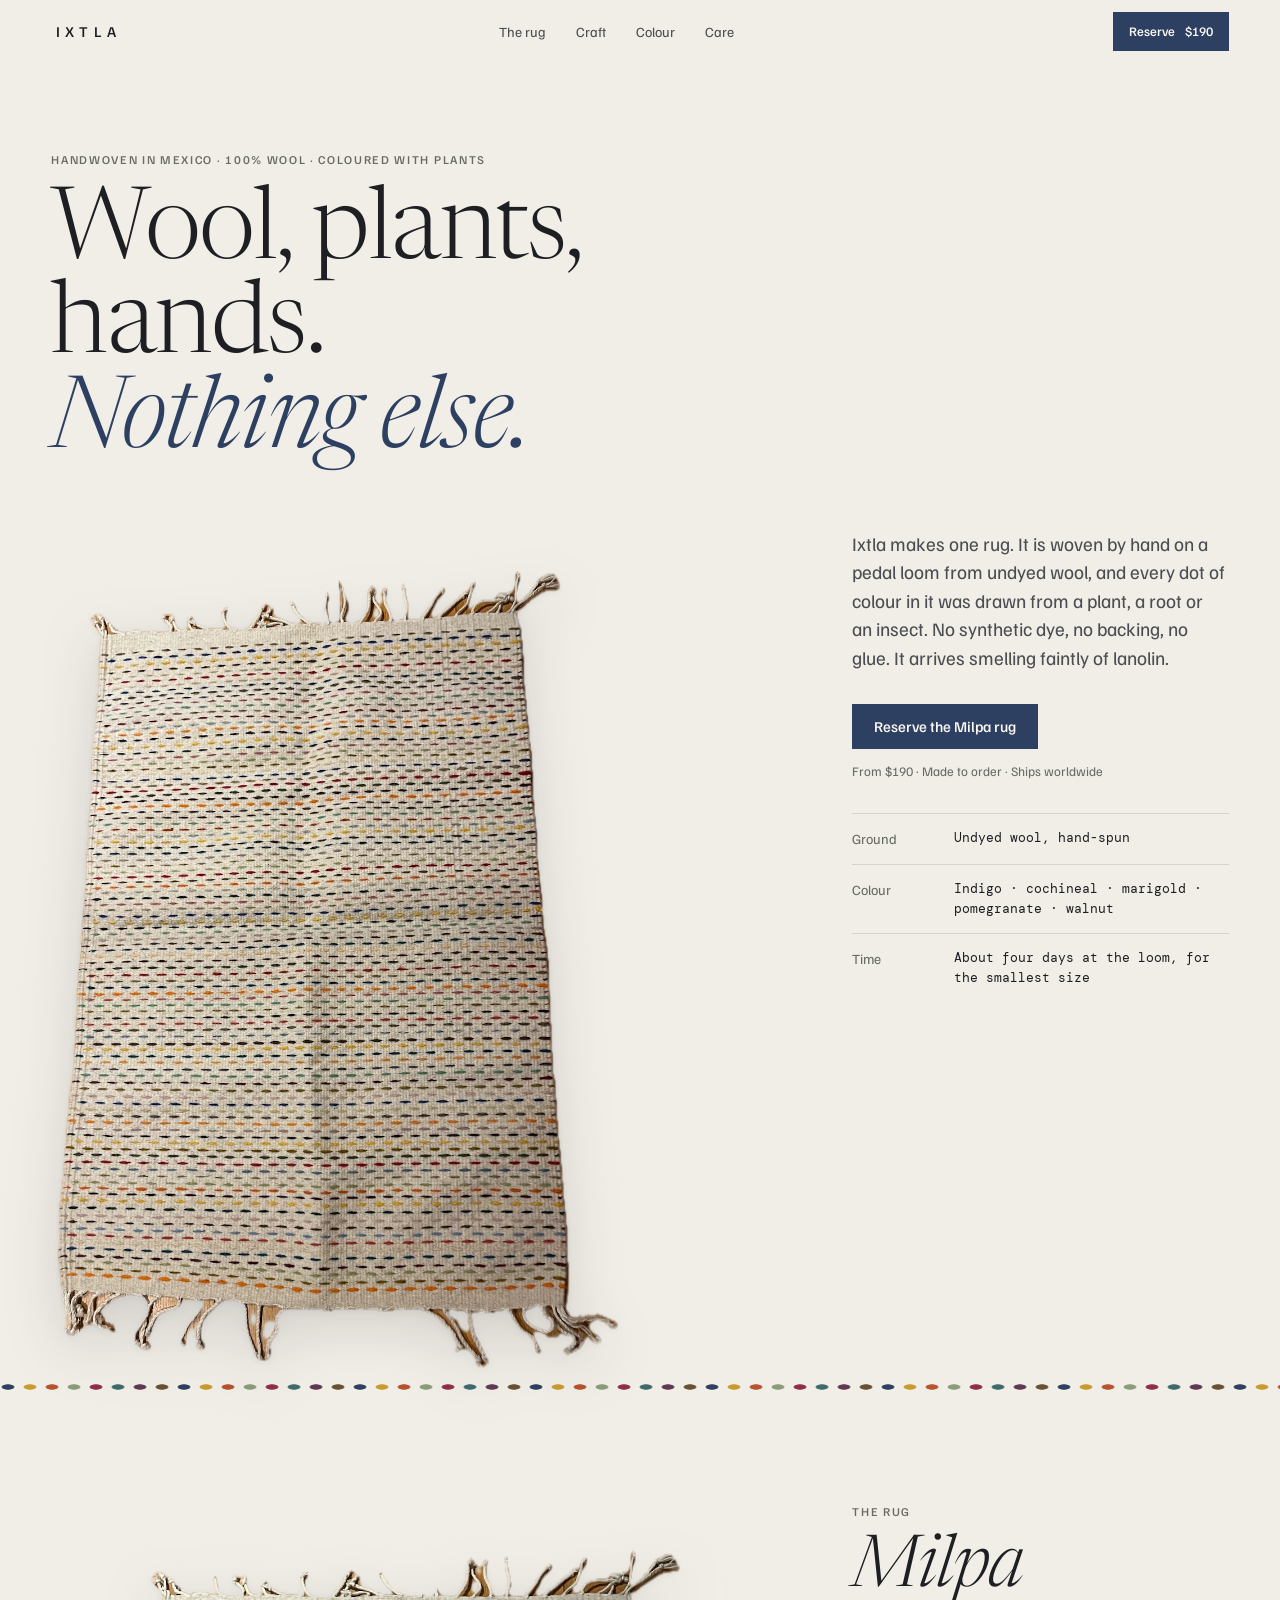
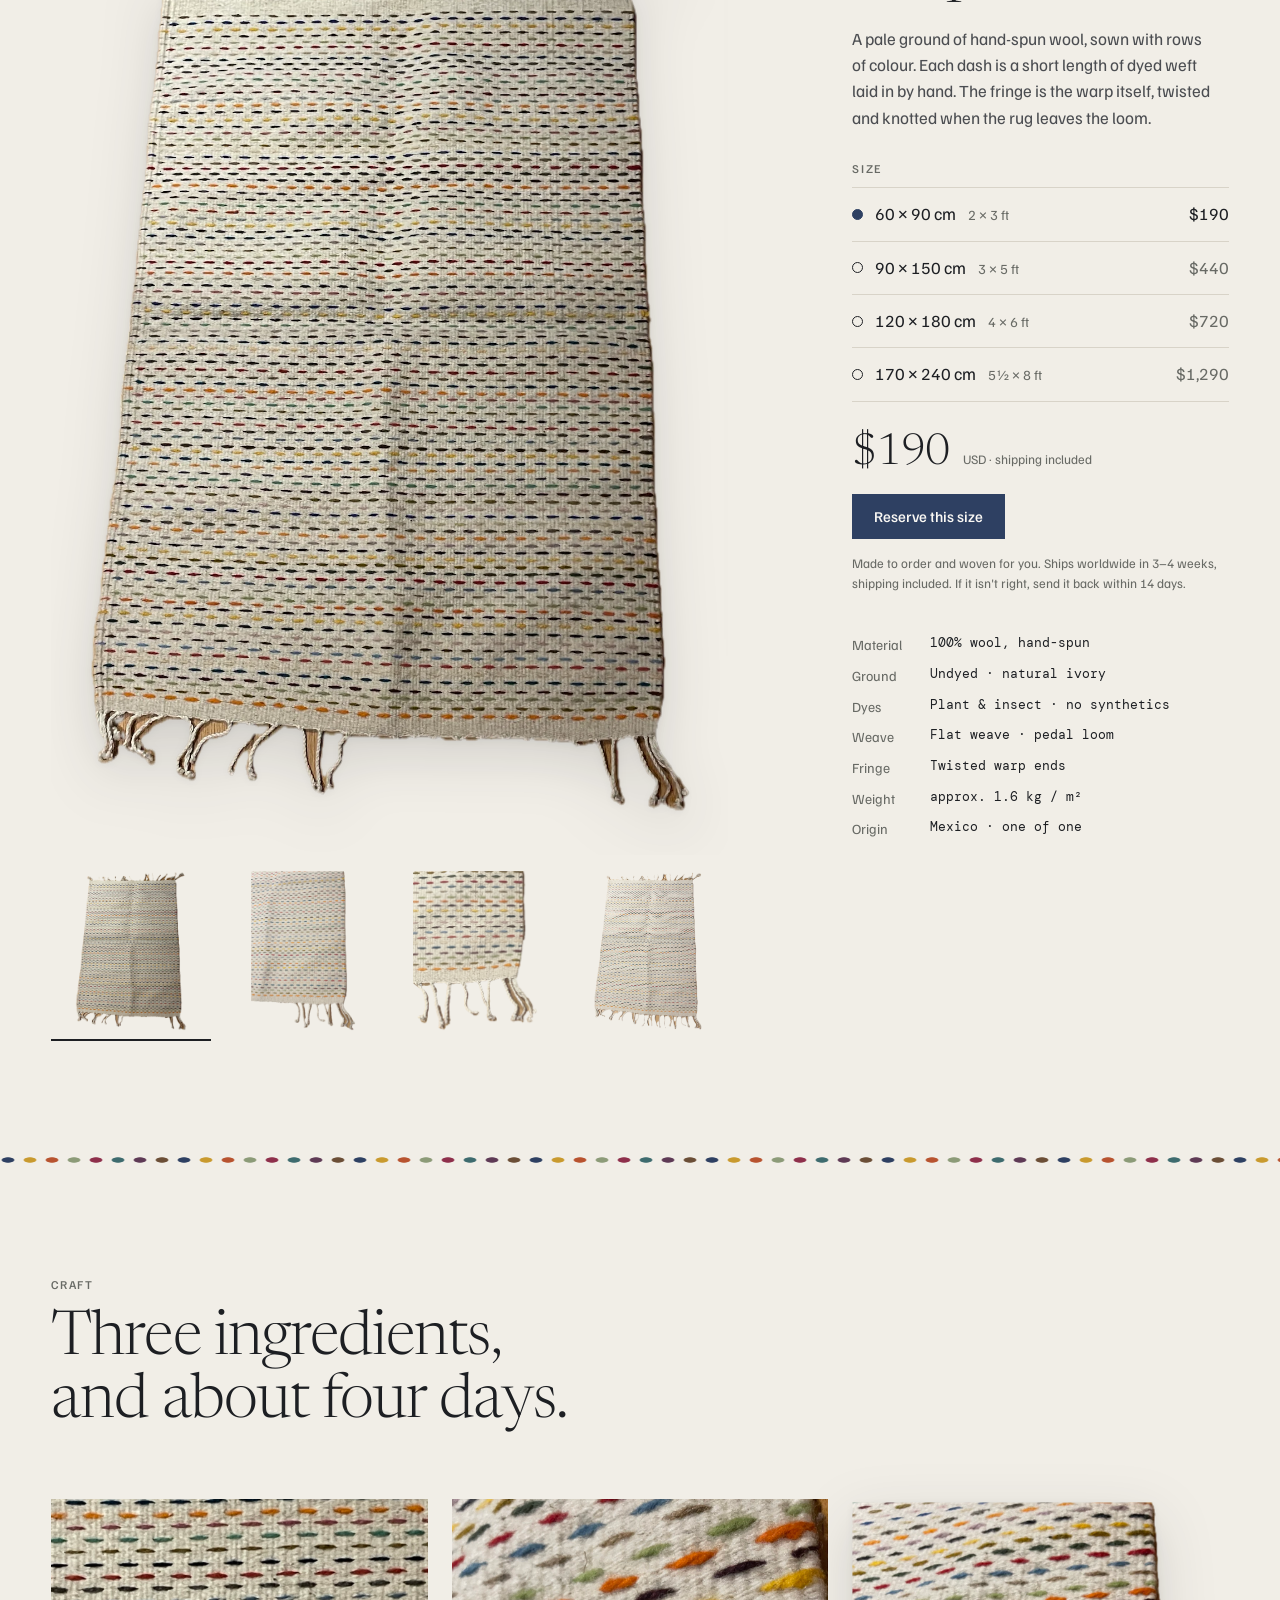
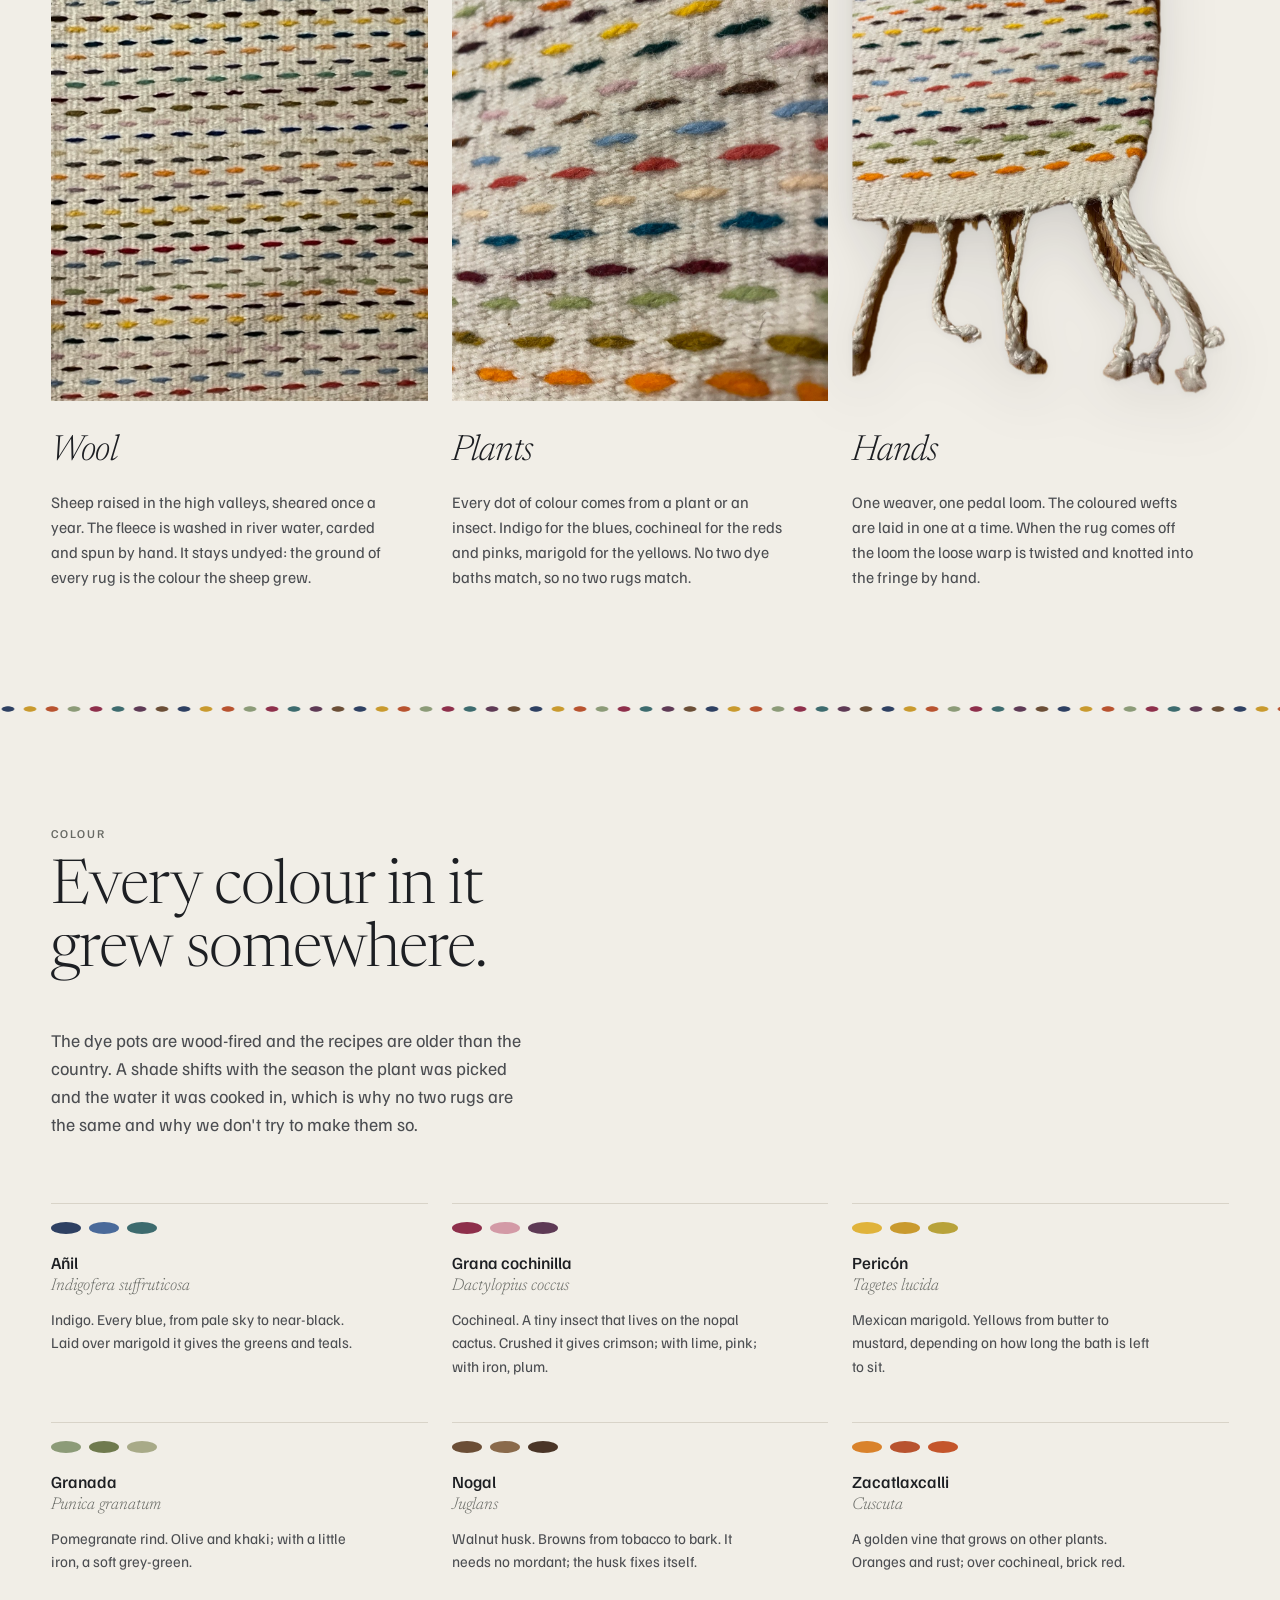
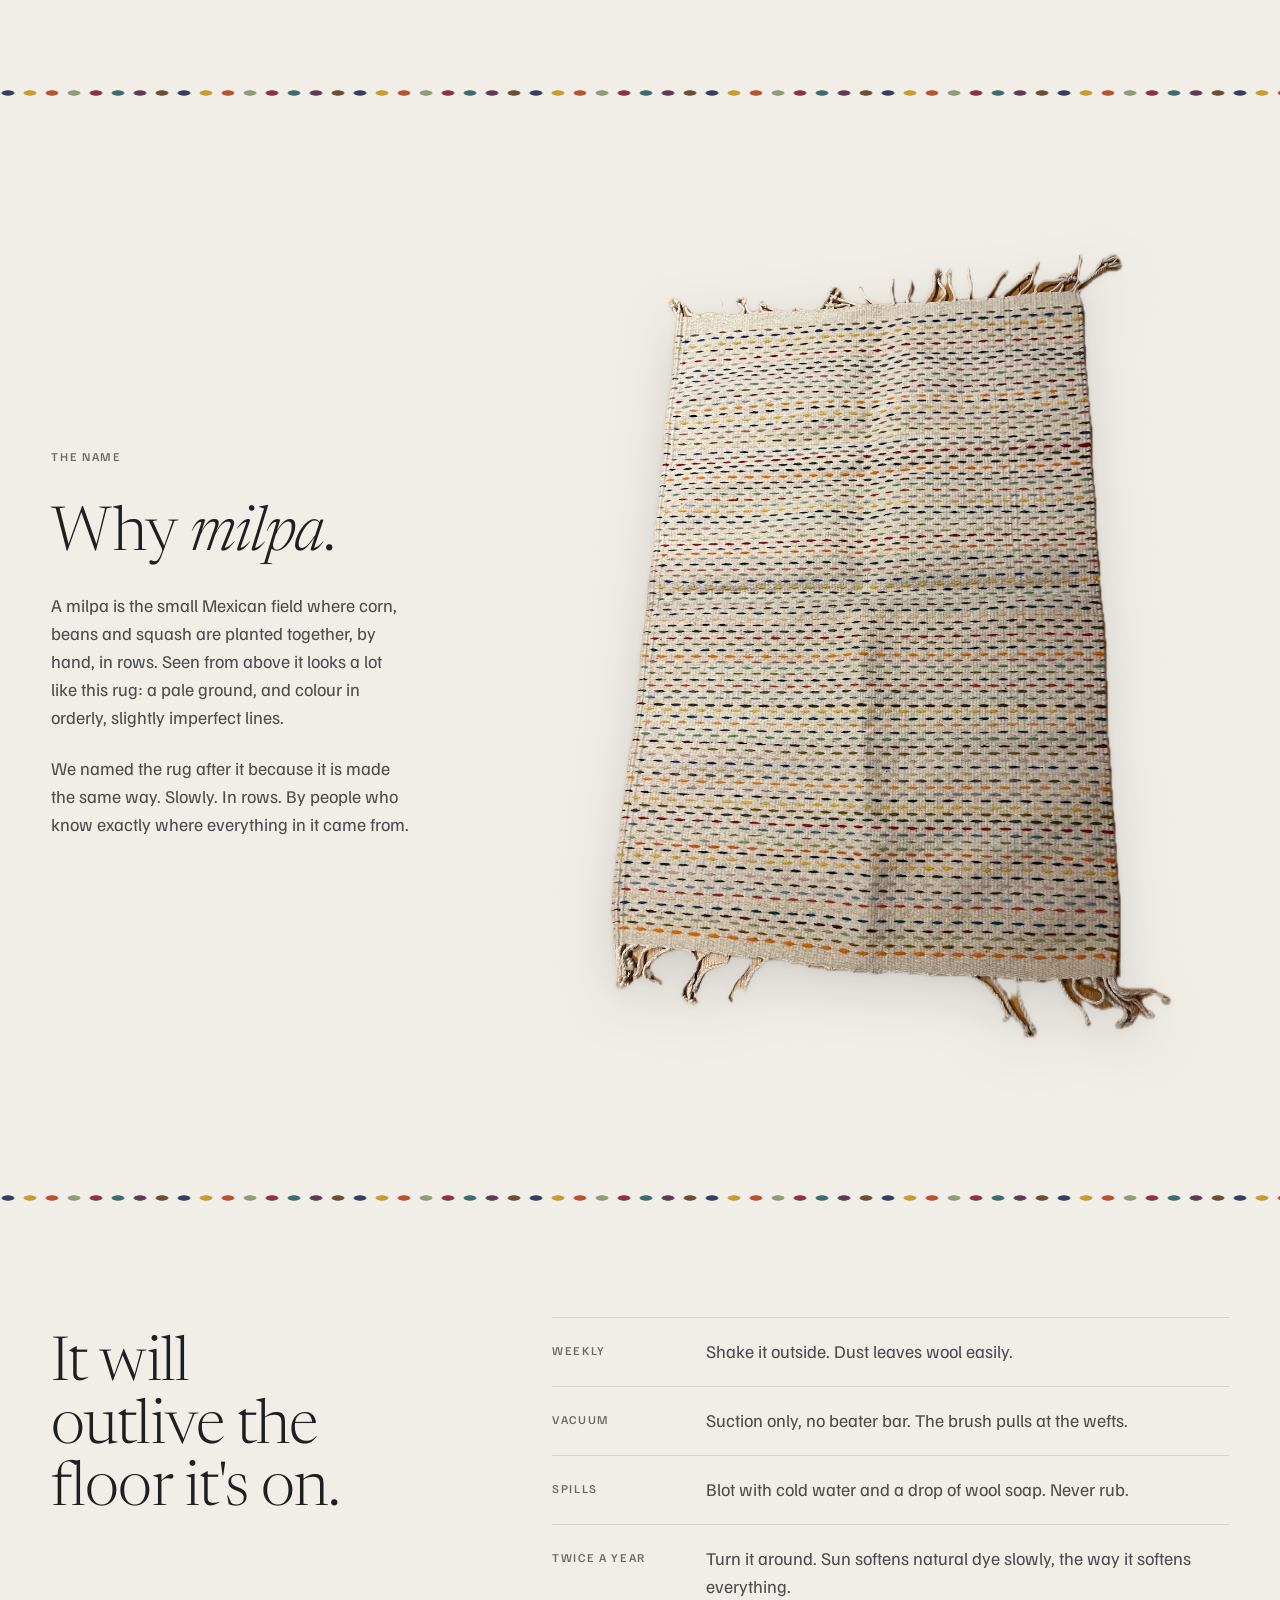
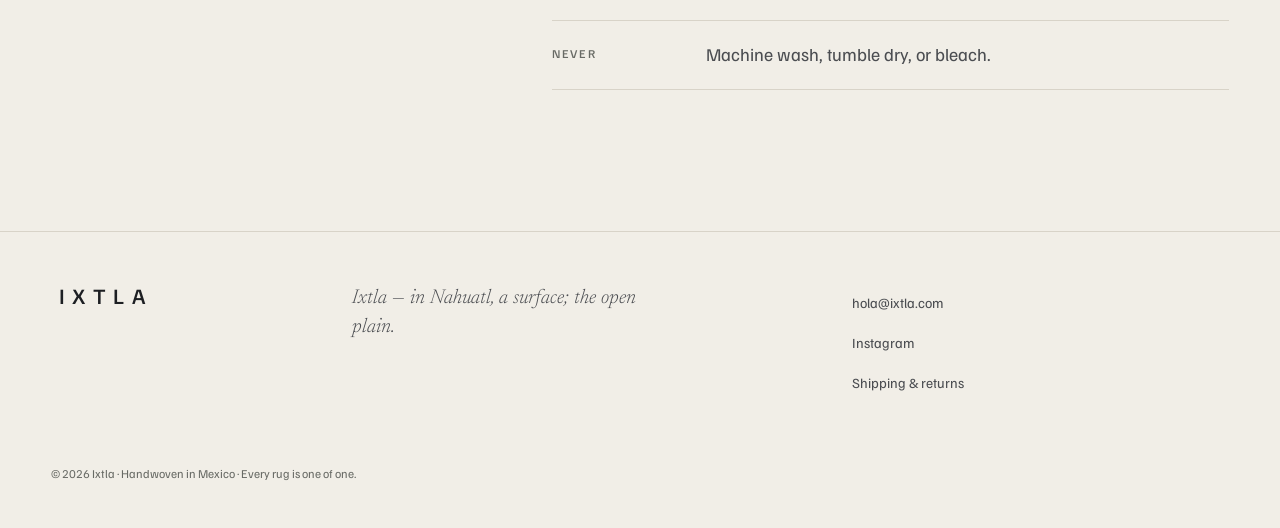
==== index.html @ 2da69e6c "Wire Stripe Payment Links for each rug size Co-Authored-By: Claude Sonnet 5 <noreply@anthropic.com>" ====
<!doctype html>
<html lang="en">
<head>
<meta charset="utf-8">
<meta name="viewport" content="width=device-width, initial-scale=1">
<title>Ixtla</title>
<meta name="description" content="Ixtla makes one rug. Handwoven in Mexico from undyed wool, coloured only with plants and cochineal.">
<link rel="preconnect" href="https://fonts.googleapis.com">
<link rel="preconnect" href="https://fonts.gstatic.com" crossorigin>
<link href="https://fonts.googleapis.com/css2?family=Newsreader:ital,opsz,wght@0,6..72,300;0,6..72,400;1,6..72,300;1,6..72,400&family=Familjen+Grotesk:ital,wght@0,400;0,500;0,600;1,400&family=DM+Mono:wght@400;500&display=swap" rel="stylesheet">
<style>
:root{
  --wool:#F1EEE7;   /* undyed fleece, the ground of every rug */
  --paper:#FAF8F4;
  --ink:#1D1F23;
  --ink-2:#4B4D51;
  --mute:#686A65;   /* 4.7:1 on the wool ground, AA for small text */
  --line:#D8D3C8;
  --indigo:#2E4062; /* añil, the one accent */
  --ochre:#C99A2E;
  --rust:#B8532F;
  --cochineal:#8E2F4B;
  --sage:#8C9B78;
  --teal:#3D6B6E;
  --plum:#5E3A55;
  --nogal:#6B4E36;
  --nav:64px;
  --serif:"Newsreader",Georgia,"Times New Roman",serif;
  --sans:"Familjen Grotesk","Helvetica Neue",Arial,sans-serif;
  --mono:"DM Mono",ui-monospace,"SF Mono",Menlo,monospace;
}
*{box-sizing:border-box}
html{scroll-behavior:smooth;color-scheme:light}
body{margin:0;background:var(--wool);color:var(--ink);font:400 17px/1.55 var(--sans);-webkit-font-smoothing:antialiased}
img{display:block;width:100%;height:100%;object-fit:cover}
figure{margin:0}
fieldset{min-inline-size:0}
[id]{scroll-margin-top:calc(var(--nav) + 24px)}
.g12>*{min-width:0}
a{color:inherit;text-decoration:none}
a:focus-visible,button:focus-visible,.strip:focus-visible{outline:2px solid var(--indigo);outline-offset:3px}
h1,h2,h3{font-family:var(--serif);font-weight:300;margin:0;text-wrap:balance;letter-spacing:-.015em}
p{margin:0}
.wrap{max-width:1440px;margin:0 auto;padding:0 clamp(20px,4vw,64px)}
.eyebrow{font:500 12px/1 var(--sans);letter-spacing:.14em;text-transform:uppercase;color:var(--mute)}
.g12{display:grid;grid-template-columns:repeat(12,1fr);gap:24px}

/* the product, cut out of its photo: sits on the page itself with a soft shadow */
.cut{display:grid;place-items:center}
.cut img{width:auto;height:auto;max-width:92%;max-height:92%;object-fit:contain;filter:drop-shadow(0 18px 28px rgba(29,31,35,.14)) drop-shadow(0 2px 4px rgba(29,31,35,.06))}

/* the rug's own mark: one row of dyed wefts, drawn in CSS */
.grain{height:8px;margin:clamp(64px,9vw,136px) 0;background-repeat:repeat-x;background-size:176px 8px;
  background-position:0 0,22px 0,44px 0,66px 0,88px 0,110px 0,132px 0,154px 0;
  background-image:
    radial-gradient(7px 3px at 8px 50%,var(--indigo) 0% 78%,transparent 100%),
    radial-gradient(7px 3px at 8px 50%,var(--ochre) 0% 78%,transparent 100%),
    radial-gradient(7px 3px at 8px 50%,var(--rust) 0% 78%,transparent 100%),
    radial-gradient(7px 3px at 8px 50%,var(--sage) 0% 78%,transparent 100%),
    radial-gradient(7px 3px at 8px 50%,var(--cochineal) 0% 78%,transparent 100%),
    radial-gradient(7px 3px at 8px 50%,var(--teal) 0% 78%,transparent 100%),
    radial-gradient(7px 3px at 8px 50%,var(--plum) 0% 78%,transparent 100%),
    radial-gradient(7px 3px at 8px 50%,var(--nogal) 0% 78%,transparent 100%)}

/* header: translucent, and its hairline only appears once content scrolls beneath it */
.top{position:sticky;top:0;z-index:10;height:var(--nav);background:color-mix(in srgb,var(--wool) 86%,transparent);backdrop-filter:blur(10px);-webkit-backdrop-filter:blur(10px);border-bottom:1px solid transparent;animation:edge linear both;animation-timeline:scroll(root);animation-range:0px 80px}
@keyframes edge{to{border-color:var(--line)}}
@supports not (animation-timeline:scroll()){.top{border-color:var(--line)}}
.top .wrap{height:100%;display:flex;align-items:center;justify-content:space-between;gap:24px}
.mark{font:500 15px/1 var(--sans);letter-spacing:.34em;text-transform:uppercase;padding-left:.34em}
.top nav{display:flex;gap:30px;font-size:14px}
.top nav a{color:var(--ink-2);transition:color .2s;padding:8px 0}
.top nav a:hover{color:var(--ink)}
.cta{display:inline-flex;align-items:center;gap:10px;background:var(--indigo);color:var(--paper);padding:15px 22px;font:500 15px/1 var(--sans);transition:background .2s,transform .08s;white-space:nowrap}
.cta:hover{background:var(--ink)}
.cta:active{transform:scale(.97)}
.cta.small{padding:13px 16px;font-size:13px}
.cta b{font-weight:500;font-variant-numeric:tabular-nums}

/* hero */
.hero{padding-top:clamp(44px,7vw,104px)}
.hero h1{font-size:clamp(48px,7.8vw,118px);line-height:.95;max-width:11ch;margin-top:22px}
.hero h1 em{color:var(--indigo)}
.hero .g12{margin-top:clamp(36px,4.5vw,64px);align-items:start}
.hero-img{grid-column:1/8;height:min(82vh,980px);place-items:center start}
.hero-side{grid-column:9/13;position:sticky;top:calc(var(--nav) + 40px);display:grid;gap:32px}
.lede{font-size:19px;line-height:1.5;color:var(--ink-2);max-width:34ch}
.hero-cta{display:grid;gap:12px;justify-items:start}
.hero-cta small{font-size:13px;color:var(--mute)}
.facts{display:grid;gap:0;margin:0}
.facts div{display:grid;grid-template-columns:86px 1fr;gap:16px;padding:14px 0;border-top:1px solid var(--line);font-size:14px}
.facts dt{color:var(--mute)}
.facts dd{margin:0;font-family:var(--mono);font-size:12.5px;line-height:1.6;color:var(--ink)}

/* product: a native scroll-snap strip, so it tracks the finger and carries momentum on its own */
.gallery{grid-column:1/8}
.strip{display:flex;overflow-x:auto;scroll-snap-type:x mandatory;scroll-behavior:smooth;scrollbar-width:none;overscroll-behavior-x:contain}
.strip::-webkit-scrollbar{display:none}
.strip figure{flex:0 0 100%;scroll-snap-align:start;aspect-ratio:4/5}
.thumbs{display:grid;grid-template-columns:repeat(4,1fr);gap:12px;margin-top:16px;aspect-ratio:4/1} /* reserves the row before JS fills it */
.thumbs button{padding:0 0 8px;border:0;border-bottom:2px solid transparent;background:none;cursor:pointer;opacity:.7;transition:opacity .2s,transform .08s;outline-offset:3px}
.thumbs button[aria-pressed=true]{opacity:1;border-bottom-color:var(--ink)}
.thumbs button:hover,.thumbs button:active{opacity:1}
.thumbs button:active{transform:scale(.96)}
.thumbs img{aspect-ratio:1;height:auto;object-fit:contain}
.buy{grid-column:9/13;position:sticky;top:calc(var(--nav) + 40px)}
.buy h2{font-size:clamp(52px,5.6vw,80px);line-height:1;margin:16px 0 20px}
.buy h2 em{font-style:italic}
.buy .desc{color:var(--ink-2);max-width:36ch}
.sizes{border:0;padding:0;margin:32px 0 0;position:relative}
.sizes legend{padding:0;margin-bottom:12px}
.size{display:flex;justify-content:space-between;align-items:baseline;gap:16px;padding:13px 0;border-top:1px solid var(--line);cursor:pointer;font-variant-numeric:tabular-nums}
.size:last-of-type{border-bottom:1px solid var(--line)}
.size input{position:absolute;opacity:0;width:1px;height:1px;pointer-events:none}
.size .dim{display:flex;align-items:baseline;gap:12px}
.size .dim::before{content:"";width:9px;height:9px;border:1px solid var(--ink);border-radius:50%;align-self:center;transition:background .15s}
.size .in{color:var(--mute);font-size:14px}
.size .p{color:var(--mute)}
.size:has(input:checked) .dim::before{background:var(--indigo);border-color:var(--indigo)}
.size:has(input:checked) .p{color:var(--ink)}
.size:has(input:focus-visible){outline:2px solid var(--indigo);outline-offset:4px}
.price{display:flex;align-items:baseline;gap:14px;margin:30px 0 18px}
.price b{font:300 44px/1 var(--serif);letter-spacing:-.02em;font-variant-numeric:tabular-nums}
.price span{font-size:13px;color:var(--mute)}
.note{font-size:13px;color:var(--mute);margin-top:14px;line-height:1.6}
.ledger{display:grid;grid-template-columns:auto 1fr;gap:9px 28px;margin:40px 0 0;font-size:14px}
.ledger dt{color:var(--mute)}
.ledger dd{margin:0;font-family:var(--mono);font-size:12.5px;line-height:1.55}

/* craft */
.sec-h{max-width:20ch;font-size:clamp(38px,4.8vw,66px);line-height:1.02;margin-top:18px}
.three{margin-top:clamp(40px,5vw,64px)}
.three > div{grid-column:span 4}
.three figure{aspect-ratio:3/4}
.three .cut img{max-width:100%;max-height:100%}
.three h3{font-size:36px;font-style:italic;margin:24px 0 10px}
.three p{color:var(--ink-2);font-size:16px;max-width:38ch}

/* colour */
.colour-intro{grid-column:1/7;color:var(--ink-2);max-width:48ch;font-size:18px;margin-top:20px}
.dyes{margin-top:clamp(40px,5vw,64px);row-gap:44px}
.dye{grid-column:span 4;border-top:1px solid var(--line);padding-top:18px}
.lenses{display:flex;gap:8px;margin-bottom:18px}
.lens{width:30px;height:12px;border-radius:50%}
.dye h3{font:500 17px/1.3 var(--sans);letter-spacing:0}
.dye .lat{display:block;font:italic 300 17px/1.3 var(--serif);color:var(--mute);margin-top:2px}
.dye p{font-size:15px;color:var(--ink-2);margin-top:10px;max-width:34ch}

/* story */
.story{align-items:center}
.story .txt{grid-column:1/5;display:grid;gap:24px}
.story .txt p:not(.eyebrow){color:var(--ink-2);max-width:36ch;font-size:18px}
.story figure{grid-column:6/13;aspect-ratio:1}

/* care */
.care h2{grid-column:1/5}
.care ol{grid-column:6/13;list-style:none;padding:0;margin:0}
.care li{display:grid;grid-template-columns:130px 1fr;gap:24px;padding:20px 0;border-top:1px solid var(--line);font-size:18px}
.care li:last-child{border-bottom:1px solid var(--line)}
.care li span{font:500 12px/1.9 var(--sans);letter-spacing:.14em;text-transform:uppercase;color:var(--mute);padding-top:2px}
.care li p{color:var(--ink-2)}

/* footer */
footer{margin-top:clamp(88px,11vw,170px);border-top:1px solid var(--line);padding:52px 0 44px}
.foot .mark{grid-column:1/4;font-size:22px;align-self:start}
.foot .def{grid-column:4/8;font:italic 300 20px/1.45 var(--serif);color:var(--ink-2);max-width:26ch}
.foot .links{grid-column:9/13;display:grid;gap:2px;font-size:14px;align-content:start;justify-items:start}
.foot .links a{color:var(--ink-2);padding:8px 0}
.foot .links a:hover{color:var(--ink)}
.foot small{grid-column:1/13;color:var(--mute);font-size:12px;margin-top:40px}

@media (max-height:980px){.buy{position:static}}
@media (max-width:900px){
  .hero-img,.hero-side,.gallery,.buy,.three > div,.colour-intro,.story .txt,.story figure,.care h2,.care ol,.foot .mark,.foot .def,.foot .links{grid-column:1/-1}
  .hero-side,.buy{position:static}
  .top nav{display:none}
  .dye{grid-column:span 6}
  .hero-img{height:auto;place-items:center}
  .hero-img img{max-height:72vh}
  .three > div + div{margin-top:24px}
  .care li{grid-template-columns:1fr;gap:6px}
}
@media (max-width:560px){.dye{grid-column:1/-1}.thumbs{gap:8px}}
@media (prefers-reduced-motion:reduce){html,.strip{scroll-behavior:auto}}
@media (prefers-reduced-transparency:reduce){.top{background:var(--wool);backdrop-filter:none;-webkit-backdrop-filter:none}}
</style>
</head>
<body>

<header class="top">
  <div class="wrap">
    <a class="mark" href="#top">Ixtla</a>
    <nav aria-label="Sections">
      <a href="#rug">The rug</a>
      <a href="#craft">Craft</a>
      <a href="#colour">Colour</a>
      <a href="#care">Care</a>
    </nav>
    <a class="cta small" href="#rug">Reserve <b data-price>$190</b></a>
  </div>
</header>

<main id="top">

<section class="hero wrap">
  <p class="eyebrow">Handwoven in Mexico · 100% wool · Coloured with plants</p>
  <h1>Wool, plants, hands. <em>Nothing else.</em></h1>
  <div class="g12">
    <figure class="hero-img cut">
      <img src="img/6416.webp" alt="The Milpa rug seen from above: an ivory wool ground crossed by rows of small coloured dashes, with a hand-twisted fringe at each end." fetchpriority="high">
    </figure>
    <aside class="hero-side">
      <p class="lede">Ixtla makes one rug. It is woven by hand on a pedal loom from undyed wool, and every dot of colour in it was drawn from a plant, a root or an insect. No synthetic dye, no backing, no glue. It arrives smelling faintly of lanolin.</p>
      <div class="hero-cta">
        <a class="cta" href="#rug">Reserve the Milpa rug</a>
        <small>From $190 · Made to order · Ships worldwide</small>
      </div>
      <dl class="facts">
        <div><dt>Ground</dt><dd>Undyed wool, hand-spun</dd></div>
        <div><dt>Colour</dt><dd>Indigo · cochineal · marigold · pomegranate · walnut</dd></div>
        <div><dt>Time</dt><dd>About four days at the loom, for the smallest size</dd></div>
      </dl>
    </aside>
  </div>
</section>

<div class="grain" aria-hidden="true"></div>

<section id="rug" class="wrap g12 product">
  <div class="gallery">
    <div class="strip" id="strip" role="region" aria-label="Views of the rug. Scroll sideways for more." tabindex="0">
      <figure class="cut"><img src="img/6422.webp" alt="The whole rug from above, fringe at both ends."></figure>
      <figure class="cut"><img src="img/6420.webp" alt="The selvedge edge and fringe, close." loading="lazy"></figure>
      <figure class="cut"><img src="img/6424.webp" alt="A corner: rows of dashes ending in twisted fringe." loading="lazy"></figure>
      <figure class="cut"><img src="img/6421.webp" alt="The rug at an angle, showing the weave catching the light." loading="lazy"></figure>
    </div>
    <div class="thumbs" id="thumbs" role="group" aria-label="Choose a view"></div>
  </div>

  <div class="buy">
    <p class="eyebrow">The rug</p>
    <h2><em>Milpa</em></h2>
    <p class="desc">A pale ground of hand-spun wool, sown with rows of colour. Each dash is a short length of dyed weft laid in by hand. The fringe is the warp itself, twisted and knotted when the rug leaves the loom.</p>

    <fieldset class="sizes">
      <legend class="eyebrow">Size</legend>
      <label class="size"><input type="radio" name="size" value="s" data-label="60 × 90 cm" checked><span class="dim">60 × 90 cm <span class="in">2 × 3 ft</span></span><span class="p">$190</span></label>
      <label class="size"><input type="radio" name="size" value="m" data-label="90 × 150 cm"><span class="dim">90 × 150 cm <span class="in">3 × 5 ft</span></span><span class="p">$440</span></label>
      <label class="size"><input type="radio" name="size" value="l" data-label="120 × 180 cm"><span class="dim">120 × 180 cm <span class="in">4 × 6 ft</span></span><span class="p">$720</span></label>
      <label class="size"><input type="radio" name="size" value="xl" data-label="170 × 240 cm"><span class="dim">170 × 240 cm <span class="in">5½ × 8 ft</span></span><span class="p">$1,290</span></label>
    </fieldset>

    <div class="price"><b data-price>$190</b><span>USD · shipping included</span></div>
    <a class="cta" id="reserve" href="mailto:hola@ixtla.com?subject=Reserve%20the%20Milpa%20rug%2C%2060%20%C3%97%2090%20cm">Reserve this size</a>
    <p class="note" id="shipping">Made to order and woven for you. Ships worldwide in 3–4 weeks, shipping included. If it isn't right, send it back within 14 days.</p>

    <dl class="ledger">
      <dt>Material</dt><dd>100% wool, hand-spun</dd>
      <dt>Ground</dt><dd>Undyed · natural ivory</dd>
      <dt>Dyes</dt><dd>Plant &amp; insect · no synthetics</dd>
      <dt>Weave</dt><dd>Flat weave · pedal loom</dd>
      <dt>Fringe</dt><dd>Twisted warp ends</dd>
      <dt>Weight</dt><dd>approx. 1.6 kg / m²</dd>
      <dt>Origin</dt><dd>Mexico · one of one</dd>
    </dl>
  </div>
</section>

<div class="grain" aria-hidden="true"></div>

<section id="craft" class="wrap">
  <p class="eyebrow">Craft</p>
  <h2 class="sec-h">Three ingredients, and about four days.</h2>
  <div class="g12 three">
    <div>
      <figure><img src="img/6425.jpg" alt="Close view of the wool weave, the ivory ground and rows of coloured dashes." loading="lazy"></figure>
      <h3>Wool</h3>
      <p>Sheep raised in the high valleys, sheared once a year. The fleece is washed in river water, carded and spun by hand. It stays undyed: the ground of every rug is the colour the sheep grew.</p>
    </div>
    <div>
      <figure><img src="img/6419.jpg" alt="Macro of the dyed wefts: indigo, ochre, rust, sage, plum and pink on ivory wool." loading="lazy"></figure>
      <h3>Plants</h3>
      <p>Every dot of colour comes from a plant or an insect. Indigo for the blues, cochineal for the reds and pinks, marigold for the yellows. No two dye baths match, so no two rugs match.</p>
    </div>
    <div>
      <figure class="cut"><img src="img/6417.webp" alt="A corner of the rug with its hand-twisted fringe." loading="lazy"></figure>
      <h3>Hands</h3>
      <p>One weaver, one pedal loom. The coloured wefts are laid in one at a time. When the rug comes off the loom the loose warp is twisted and knotted into the fringe by hand.</p>
    </div>
  </div>
</section>

<div class="grain" aria-hidden="true"></div>

<section id="colour" class="wrap">
  <p class="eyebrow">Colour</p>
  <div class="g12">
    <h2 class="sec-h" style="grid-column:1/-1">Every colour in it grew somewhere.</h2>
    <p class="colour-intro">The dye pots are wood-fired and the recipes are older than the country. A shade shifts with the season the plant was picked and the water it was cooked in, which is why no two rugs are the same and why we don't try to make them so.</p>
  </div>
  <div class="g12 dyes">
    <div class="dye">
      <div class="lenses"><i class="lens" style="background:#2E4062"></i><i class="lens" style="background:#4A6A9A"></i><i class="lens" style="background:#3D6B6E"></i></div>
      <h3>Añil <span class="lat">Indigofera suffruticosa</span></h3>
      <p>Indigo. Every blue, from pale sky to near-black. Laid over marigold it gives the greens and teals.</p>
    </div>
    <div class="dye">
      <div class="lenses"><i class="lens" style="background:#8E2F4B"></i><i class="lens" style="background:#D39AA6"></i><i class="lens" style="background:#5E3A55"></i></div>
      <h3>Grana cochinilla <span class="lat">Dactylopius coccus</span></h3>
      <p>Cochineal. A tiny insect that lives on the nopal cactus. Crushed it gives crimson; with lime, pink; with iron, plum.</p>
    </div>
    <div class="dye">
      <div class="lenses"><i class="lens" style="background:#E0B33B"></i><i class="lens" style="background:#C99A2E"></i><i class="lens" style="background:#B8A23A"></i></div>
      <h3>Pericón <span class="lat">Tagetes lucida</span></h3>
      <p>Mexican marigold. Yellows from butter to mustard, depending on how long the bath is left to sit.</p>
    </div>
    <div class="dye">
      <div class="lenses"><i class="lens" style="background:#8C9B78"></i><i class="lens" style="background:#6F7A4E"></i><i class="lens" style="background:#A8AA88"></i></div>
      <h3>Granada <span class="lat">Punica granatum</span></h3>
      <p>Pomegranate rind. Olive and khaki; with a little iron, a soft grey-green.</p>
    </div>
    <div class="dye">
      <div class="lenses"><i class="lens" style="background:#6B4E36"></i><i class="lens" style="background:#8A6A4B"></i><i class="lens" style="background:#4A3527"></i></div>
      <h3>Nogal <span class="lat">Juglans</span></h3>
      <p>Walnut husk. Browns from tobacco to bark. It needs no mordant; the husk fixes itself.</p>
    </div>
    <div class="dye">
      <div class="lenses"><i class="lens" style="background:#D9822B"></i><i class="lens" style="background:#B8532F"></i><i class="lens" style="background:#C4552B"></i></div>
      <h3>Zacatlaxcalli <span class="lat">Cuscuta</span></h3>
      <p>A golden vine that grows on other plants. Oranges and rust; over cochineal, brick red.</p>
    </div>
  </div>
</section>

<div class="grain" aria-hidden="true"></div>

<section class="wrap g12 story">
  <div class="txt">
    <p class="eyebrow">The name</p>
    <h2 class="sec-h">Why <em>milpa</em>.</h2>
    <p>A milpa is the small Mexican field where corn, beans and squash are planted together, by hand, in rows. Seen from above it looks a lot like this rug: a pale ground, and colour in orderly, slightly imperfect lines.</p>
    <p>We named the rug after it because it is made the same way. Slowly. In rows. By people who know exactly where everything in it came from.</p>
  </div>
  <figure class="cut"><img src="img/6415.webp" alt="The full rug from above." loading="lazy"></figure>
</section>

<div class="grain" aria-hidden="true"></div>

<section id="care" class="wrap g12 care">
  <h2 class="sec-h">It will outlive the floor it's on.</h2>
  <ol>
    <li><span>Weekly</span><p>Shake it outside. Dust leaves wool easily.</p></li>
    <li><span>Vacuum</span><p>Suction only, no beater bar. The brush pulls at the wefts.</p></li>
    <li><span>Spills</span><p>Blot with cold water and a drop of wool soap. Never rub.</p></li>
    <li><span>Twice a year</span><p>Turn it around. Sun softens natural dye slowly, the way it softens everything.</p></li>
    <li><span>Never</span><p>Machine wash, tumble dry, or bleach.</p></li>
  </ol>
</section>

</main>

<footer>
  <div class="wrap g12 foot">
    <a class="mark" href="#top">Ixtla</a>
    <p class="def">Ixtla — in Nahuatl, a surface; the open plain.</p>
    <div class="links">
      <a href="mailto:hola@ixtla.com">hola@ixtla.com</a>
      <a href="https://instagram.com/ixtla" rel="noopener">Instagram</a>
      <a href="#shipping">Shipping &amp; returns</a>
    </div>
    <small>© 2026 Ixtla · Handwoven in Mexico · Every rug is one of one.</small>
  </div>
</footer>

<script>
// Stripe Payment Links, one per size. Until they exist, Reserve opens an email with the size in the subject.
const LINKS = {
  s: "https://buy.stripe.com/5kQ28q4RAfBifEK45t4Vy03",
  m: "https://buy.stripe.com/fZu3cudo6agY3W2gSf4Vy04",
  l: "https://buy.stripe.com/3cIbJ0fweagYfEKeK74Vy05",
  xl: "https://buy.stripe.com/fZudR8gAi88Q9gm31p4Vy06"
};
const PRICES = { s: 190, m: 440, l: 720, xl: 1290 };
const reserve = document.getElementById('reserve');

function pick(r) {
  const p = '$' + PRICES[r.value].toLocaleString('en-US');
  document.querySelectorAll('[data-price]').forEach(e => e.textContent = p);
  reserve.href = LINKS[r.value] || 'mailto:hola@ixtla.com?subject=' + encodeURIComponent('Reserve the Milpa rug, ' + r.dataset.label);
}
document.querySelectorAll('input[name=size]').forEach(r => r.addEventListener('change', () => pick(r)));

// Gallery: the strip is native scroll-snap, so it already tracks the finger. Thumbs just scroll it.
const strip = document.getElementById('strip');
const thumbs = document.getElementById('thumbs');
const slides = [...strip.children];
slides.forEach((fig, i) => {
  const src = fig.firstElementChild;
  const b = document.createElement('button');
  b.type = 'button';
  b.setAttribute('aria-pressed', i === 0);
  b.appendChild(Object.assign(new Image(), { src: src.src, alt: src.alt, loading: 'lazy' }));
  b.addEventListener('click', () => strip.scrollTo({ left: i * strip.clientWidth }));
  thumbs.appendChild(b);
});
const sync = () => {
  const i = Math.round(strip.scrollLeft / strip.clientWidth);
  thumbs.querySelectorAll('button').forEach((b, j) => b.setAttribute('aria-pressed', j === i));
};
strip.addEventListener('scroll', sync, { passive: true });
sync();
</script>
</body>
</html>
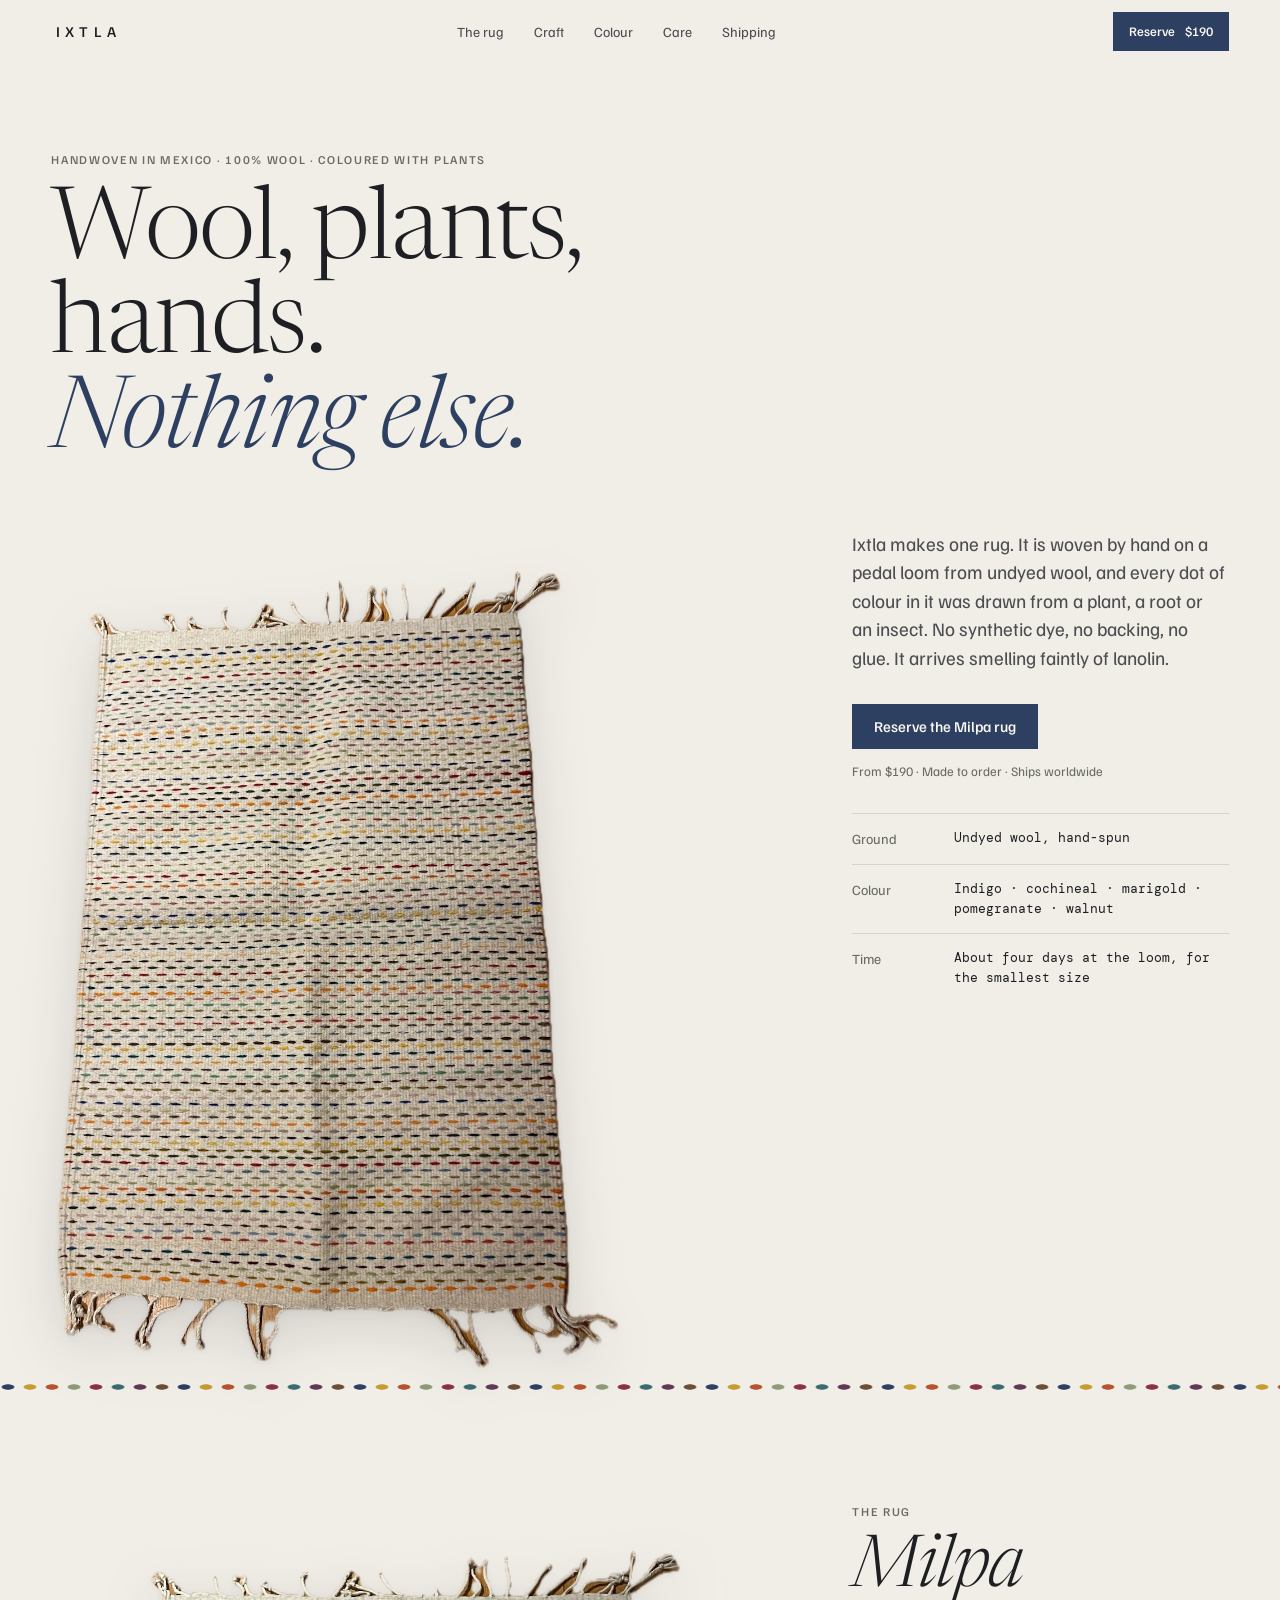
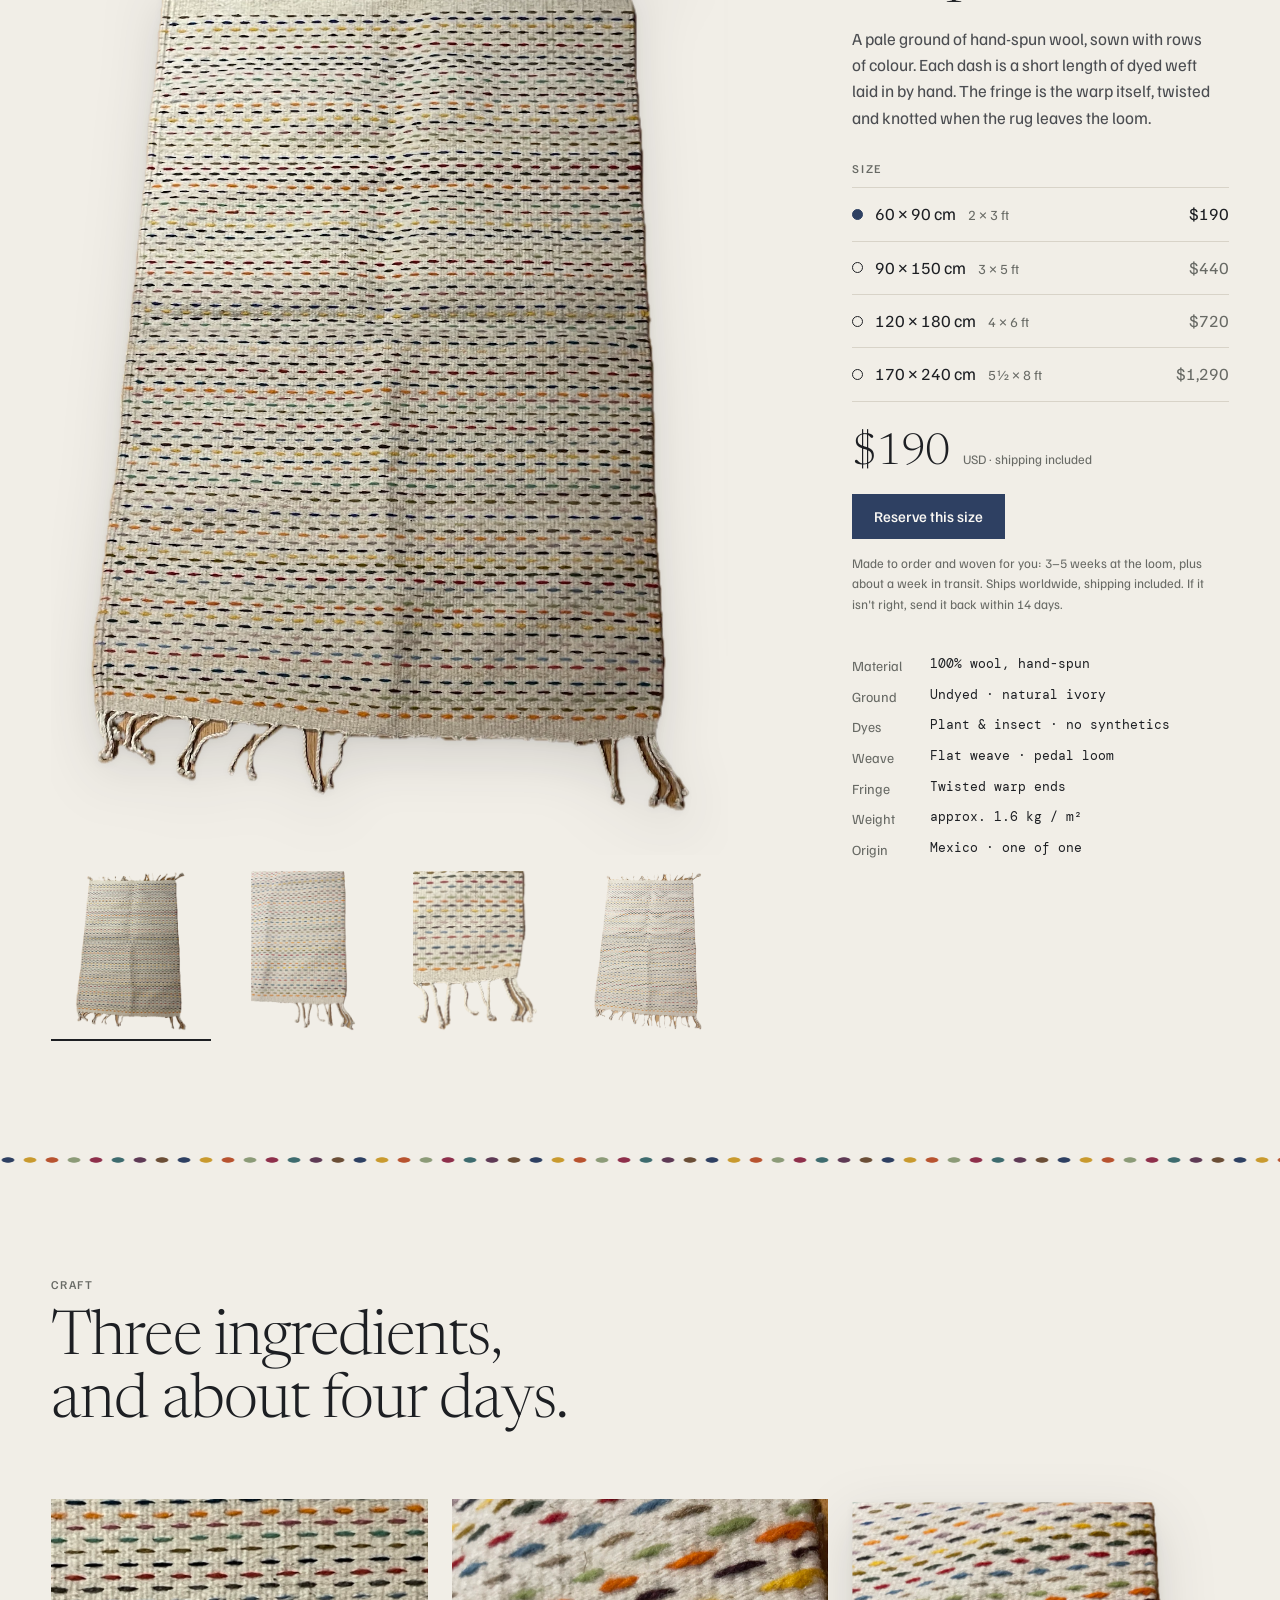
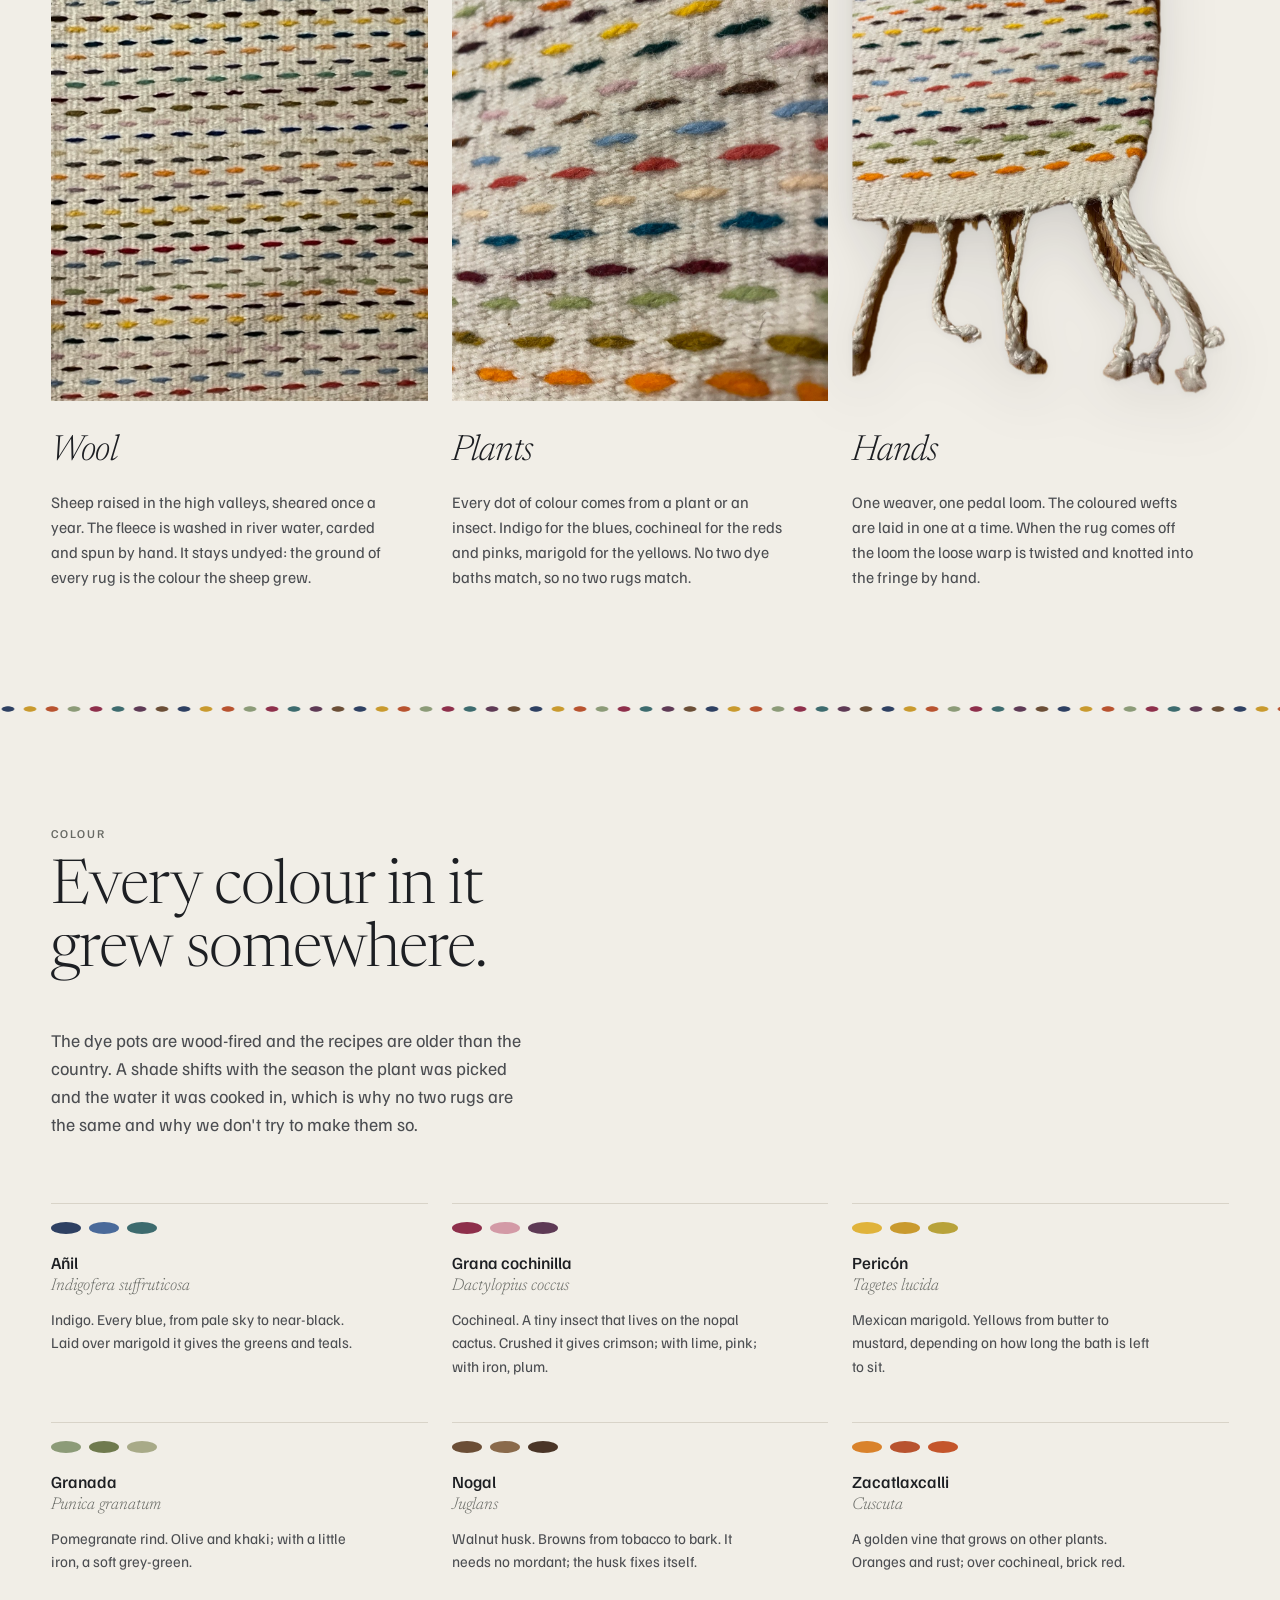
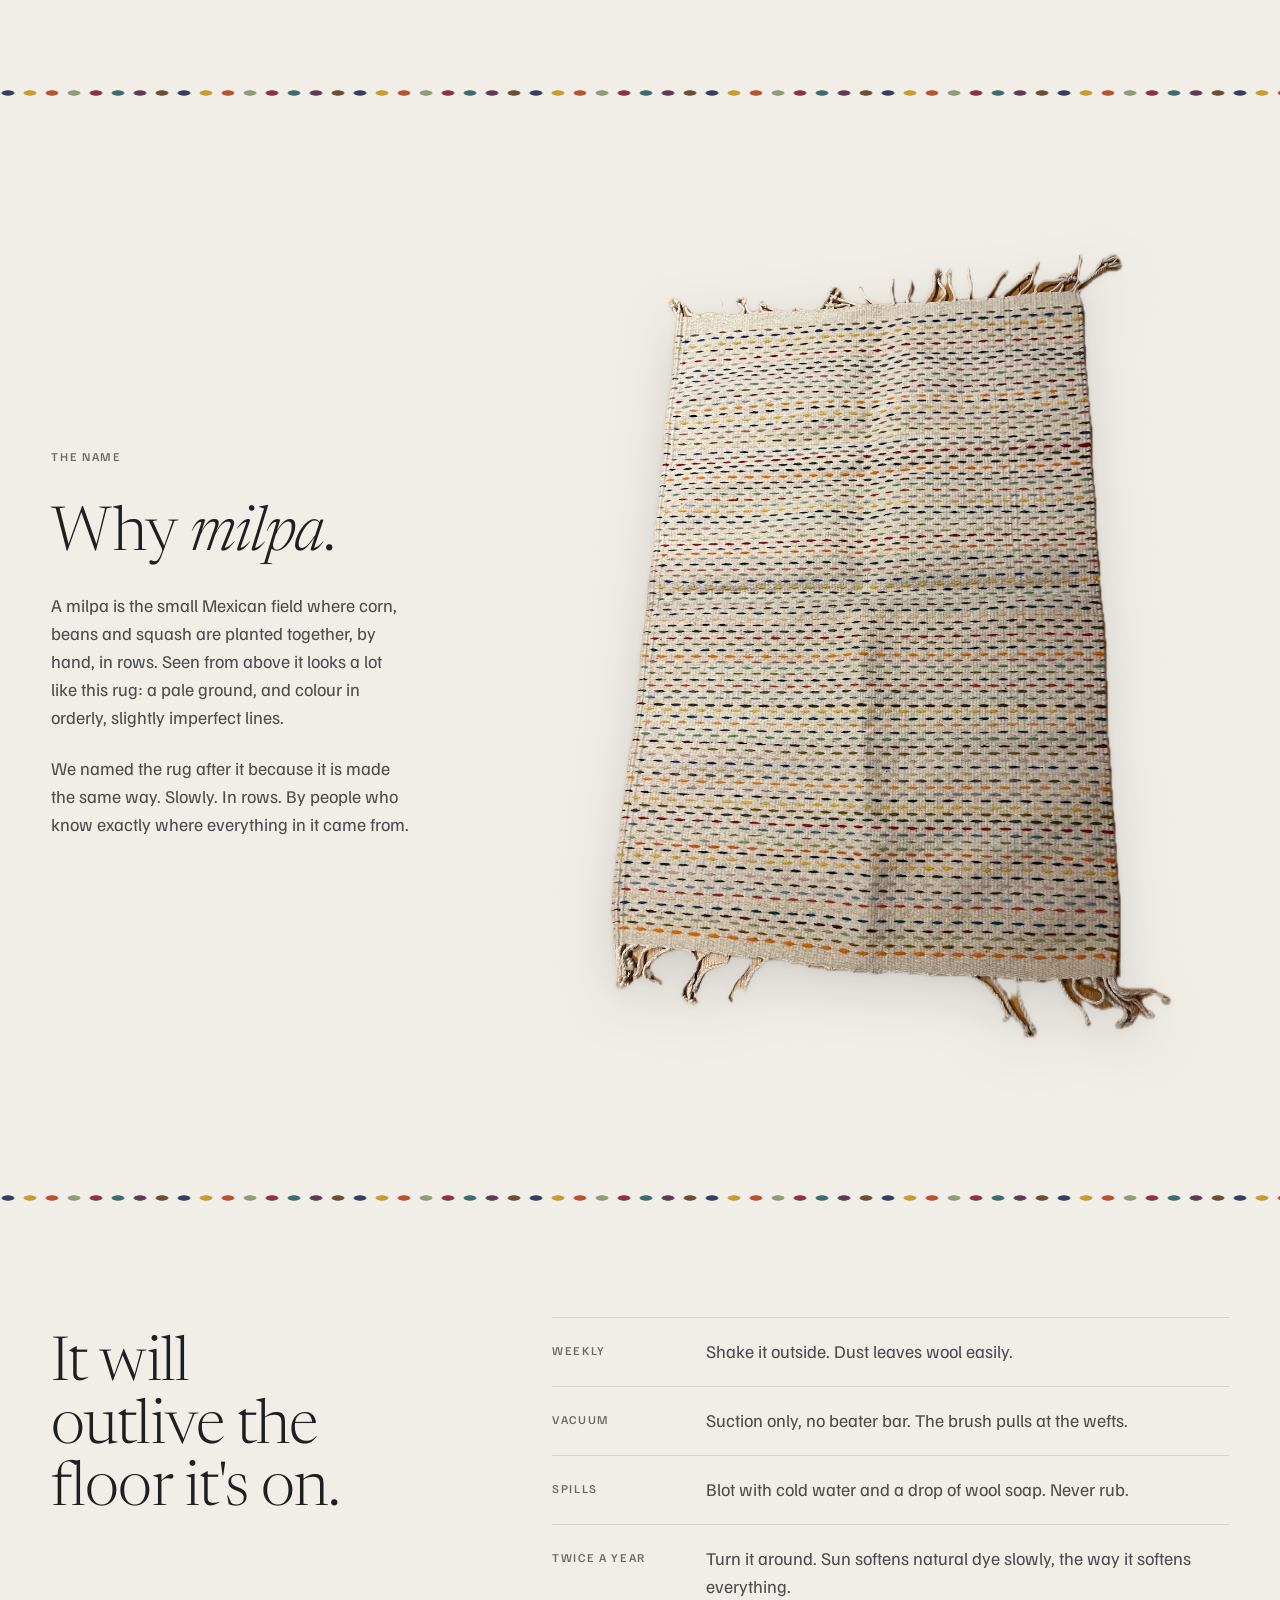
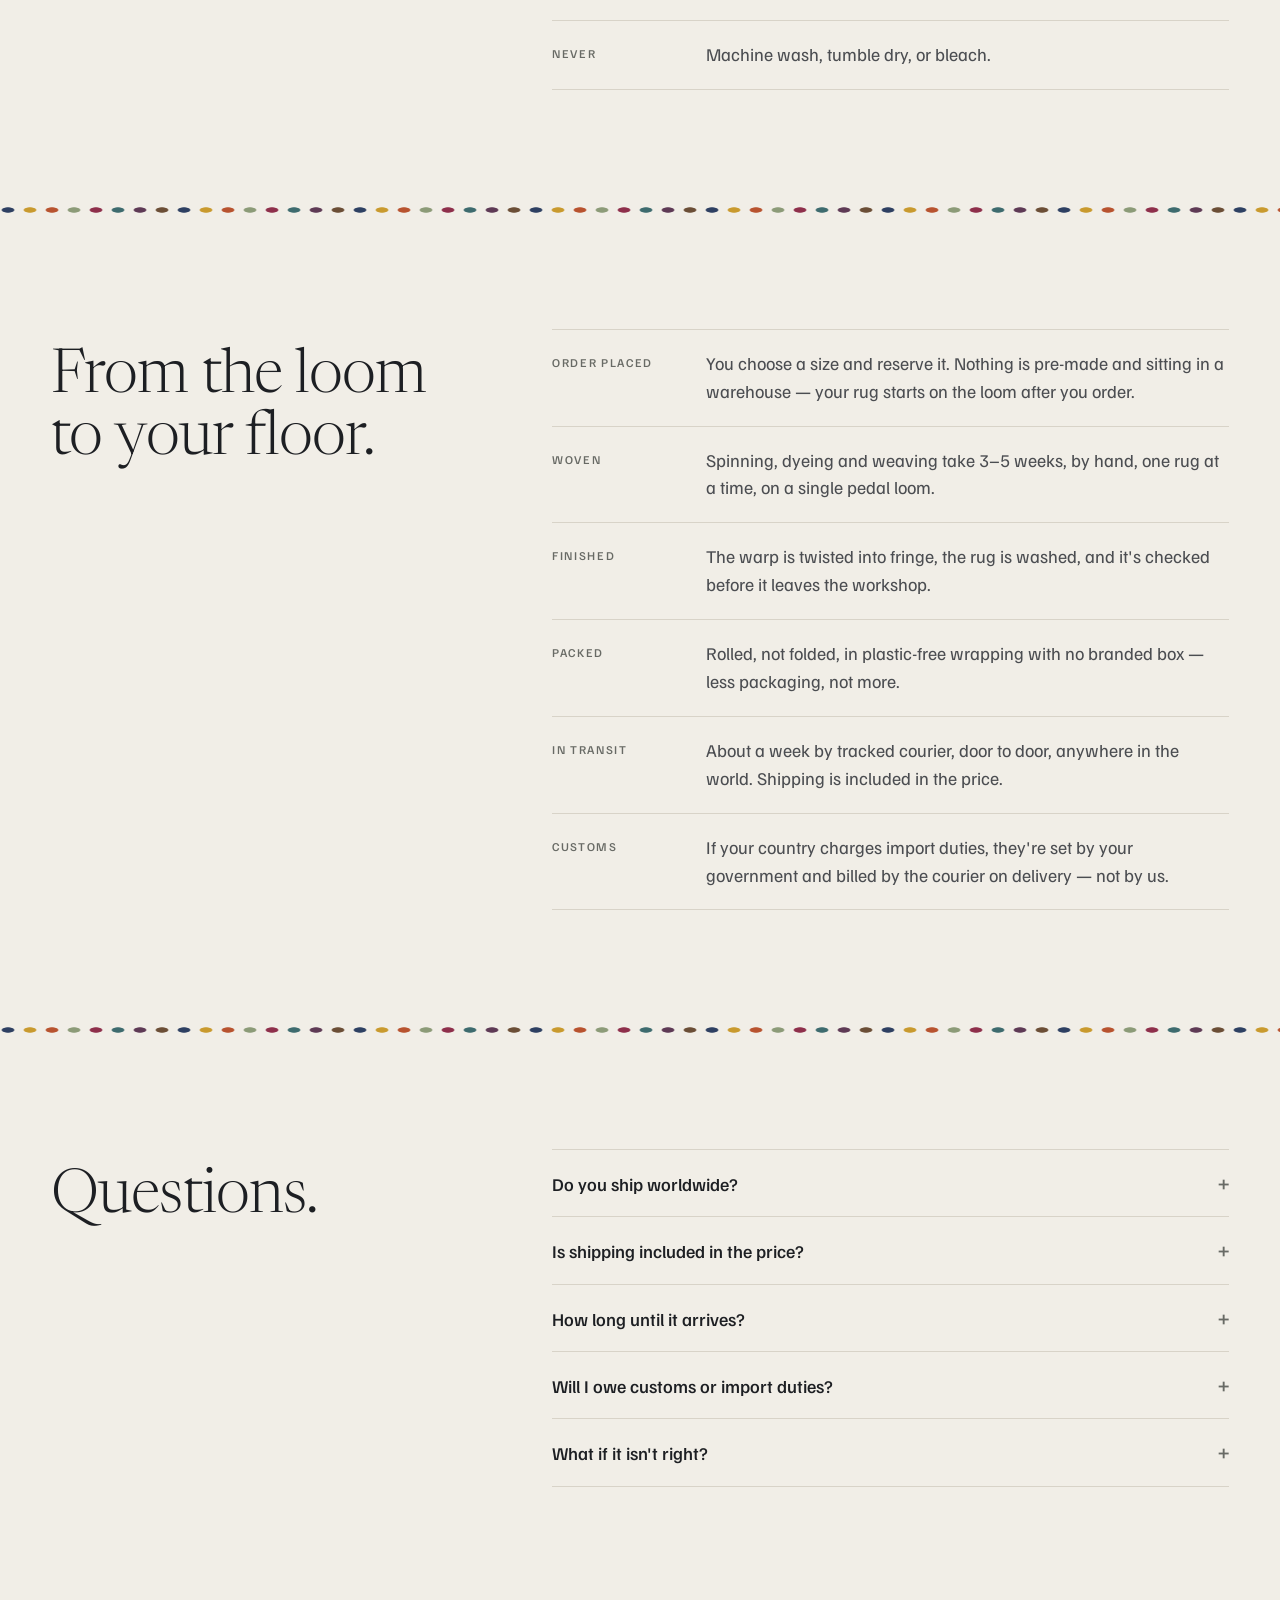
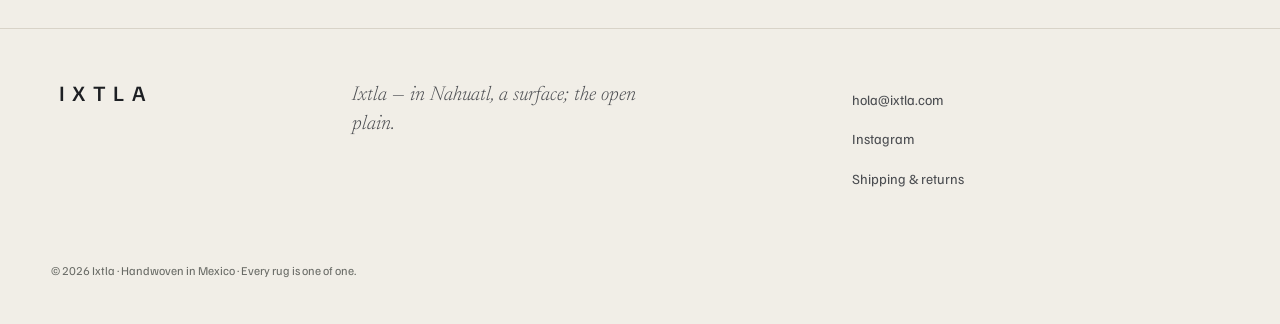
==== commit 63277334: "Add shipping & handling detail and FAQ section Clarifies the made-to-order timeline (3-5 weeks weavi" ====
--- a/index.html
+++ b/index.html
@@ -160,6 +160,17 @@
 .care li span{font:500 12px/1.9 var(--sans);letter-spacing:.14em;text-transform:uppercase;color:var(--mute);padding-top:2px}
 .care li p{color:var(--ink-2)}
 
+/* faq */
+.faq h2{grid-column:1/5}
+.faq .list{grid-column:6/13}
+.faq details{border-top:1px solid var(--line);padding:20px 0}
+.faq details:last-of-type{border-bottom:1px solid var(--line)}
+.faq summary{cursor:pointer;list-style:none;display:flex;justify-content:space-between;align-items:baseline;gap:16px;font:500 18px/1.3 var(--sans)}
+.faq summary::-webkit-details-marker{display:none}
+.faq summary::after{content:"+";color:var(--mute);font-size:20px}
+.faq details[open] summary::after{content:"–"}
+.faq p{color:var(--ink-2);margin-top:14px;max-width:44ch;font-size:16px}
+
 /* footer */
 footer{margin-top:clamp(88px,11vw,170px);border-top:1px solid var(--line);padding:52px 0 44px}
 .foot .mark{grid-column:1/4;font-size:22px;align-self:start}
@@ -171,7 +182,7 @@
 
 @media (max-height:980px){.buy{position:static}}
 @media (max-width:900px){
-  .hero-img,.hero-side,.gallery,.buy,.three > div,.colour-intro,.story .txt,.story figure,.care h2,.care ol,.foot .mark,.foot .def,.foot .links{grid-column:1/-1}
+  .hero-img,.hero-side,.gallery,.buy,.three > div,.colour-intro,.story .txt,.story figure,.care h2,.care ol,.faq h2,.faq .list,.foot .mark,.foot .def,.foot .links{grid-column:1/-1}
   .hero-side,.buy{position:static}
   .top nav{display:none}
   .dye{grid-column:span 6}
@@ -195,6 +206,7 @@
       <a href="#craft">Craft</a>
       <a href="#colour">Colour</a>
       <a href="#care">Care</a>
+      <a href="#shipping">Shipping</a>
     </nav>
     <a class="cta small" href="#rug">Reserve <b data-price>$190</b></a>
   </div>
@@ -252,7 +264,7 @@
 
     <div class="price"><b data-price>$190</b><span>USD · shipping included</span></div>
     <a class="cta" id="reserve" href="mailto:hola@ixtla.com?subject=Reserve%20the%20Milpa%20rug%2C%2060%20%C3%97%2090%20cm">Reserve this size</a>
-    <p class="note" id="shipping">Made to order and woven for you. Ships worldwide in 3–4 weeks, shipping included. If it isn't right, send it back within 14 days.</p>
+    <p class="note">Made to order and woven for you: 3–5 weeks at the loom, plus about a week in transit. Ships worldwide, shipping included. If it isn't right, send it back within 14 days.</p>
 
     <dl class="ledger">
       <dt>Material</dt><dd>100% wool, hand-spun</dd>
@@ -355,6 +367,48 @@
     <li><span>Twice a year</span><p>Turn it around. Sun softens natural dye slowly, the way it softens everything.</p></li>
     <li><span>Never</span><p>Machine wash, tumble dry, or bleach.</p></li>
   </ol>
+</section>
+
+<div class="grain" aria-hidden="true"></div>
+
+<section id="shipping" class="wrap g12 care">
+  <h2 class="sec-h">From the loom to your floor.</h2>
+  <ol>
+    <li><span>Order placed</span><p>You choose a size and reserve it. Nothing is pre-made and sitting in a warehouse — your rug starts on the loom after you order.</p></li>
+    <li><span>Woven</span><p>Spinning, dyeing and weaving take 3–5 weeks, by hand, one rug at a time, on a single pedal loom.</p></li>
+    <li><span>Finished</span><p>The warp is twisted into fringe, the rug is washed, and it's checked before it leaves the workshop.</p></li>
+    <li><span>Packed</span><p>Rolled, not folded, in plastic-free wrapping with no branded box — less packaging, not more.</p></li>
+    <li><span>In transit</span><p>About a week by tracked courier, door to door, anywhere in the world. Shipping is included in the price.</p></li>
+    <li><span>Customs</span><p>If your country charges import duties, they're set by your government and billed by the courier on delivery — not by us.</p></li>
+  </ol>
+</section>
+
+<div class="grain" aria-hidden="true"></div>
+
+<section id="faq" class="wrap g12 faq">
+  <h2 class="sec-h">Questions.</h2>
+  <div class="list">
+    <details>
+      <summary>Do you ship worldwide?</summary>
+      <p>Yes. Every rug ships door to door to any country, tracked from the workshop to your address.</p>
+    </details>
+    <details>
+      <summary>Is shipping included in the price?</summary>
+      <p>Yes — the price shown includes shipping. No freight charges added at checkout.</p>
+    </details>
+    <details>
+      <summary>How long until it arrives?</summary>
+      <p>Every rug is made to order: 3–5 weeks at the loom, then about a week in transit. Plan on roughly 4–6 weeks from order to arrival.</p>
+    </details>
+    <details>
+      <summary>Will I owe customs or import duties?</summary>
+      <p>Possibly, depending on your country. These are set by your government, not by us, and are collected by the courier on delivery.</p>
+    </details>
+    <details>
+      <summary>What if it isn't right?</summary>
+      <p>Send it back within 14 days of delivery for a full refund. Each rug is one of one, so we offer a refund rather than an exchange — order again if you'd like a replacement.</p>
+    </details>
+  </div>
 </section>
 
 </main>
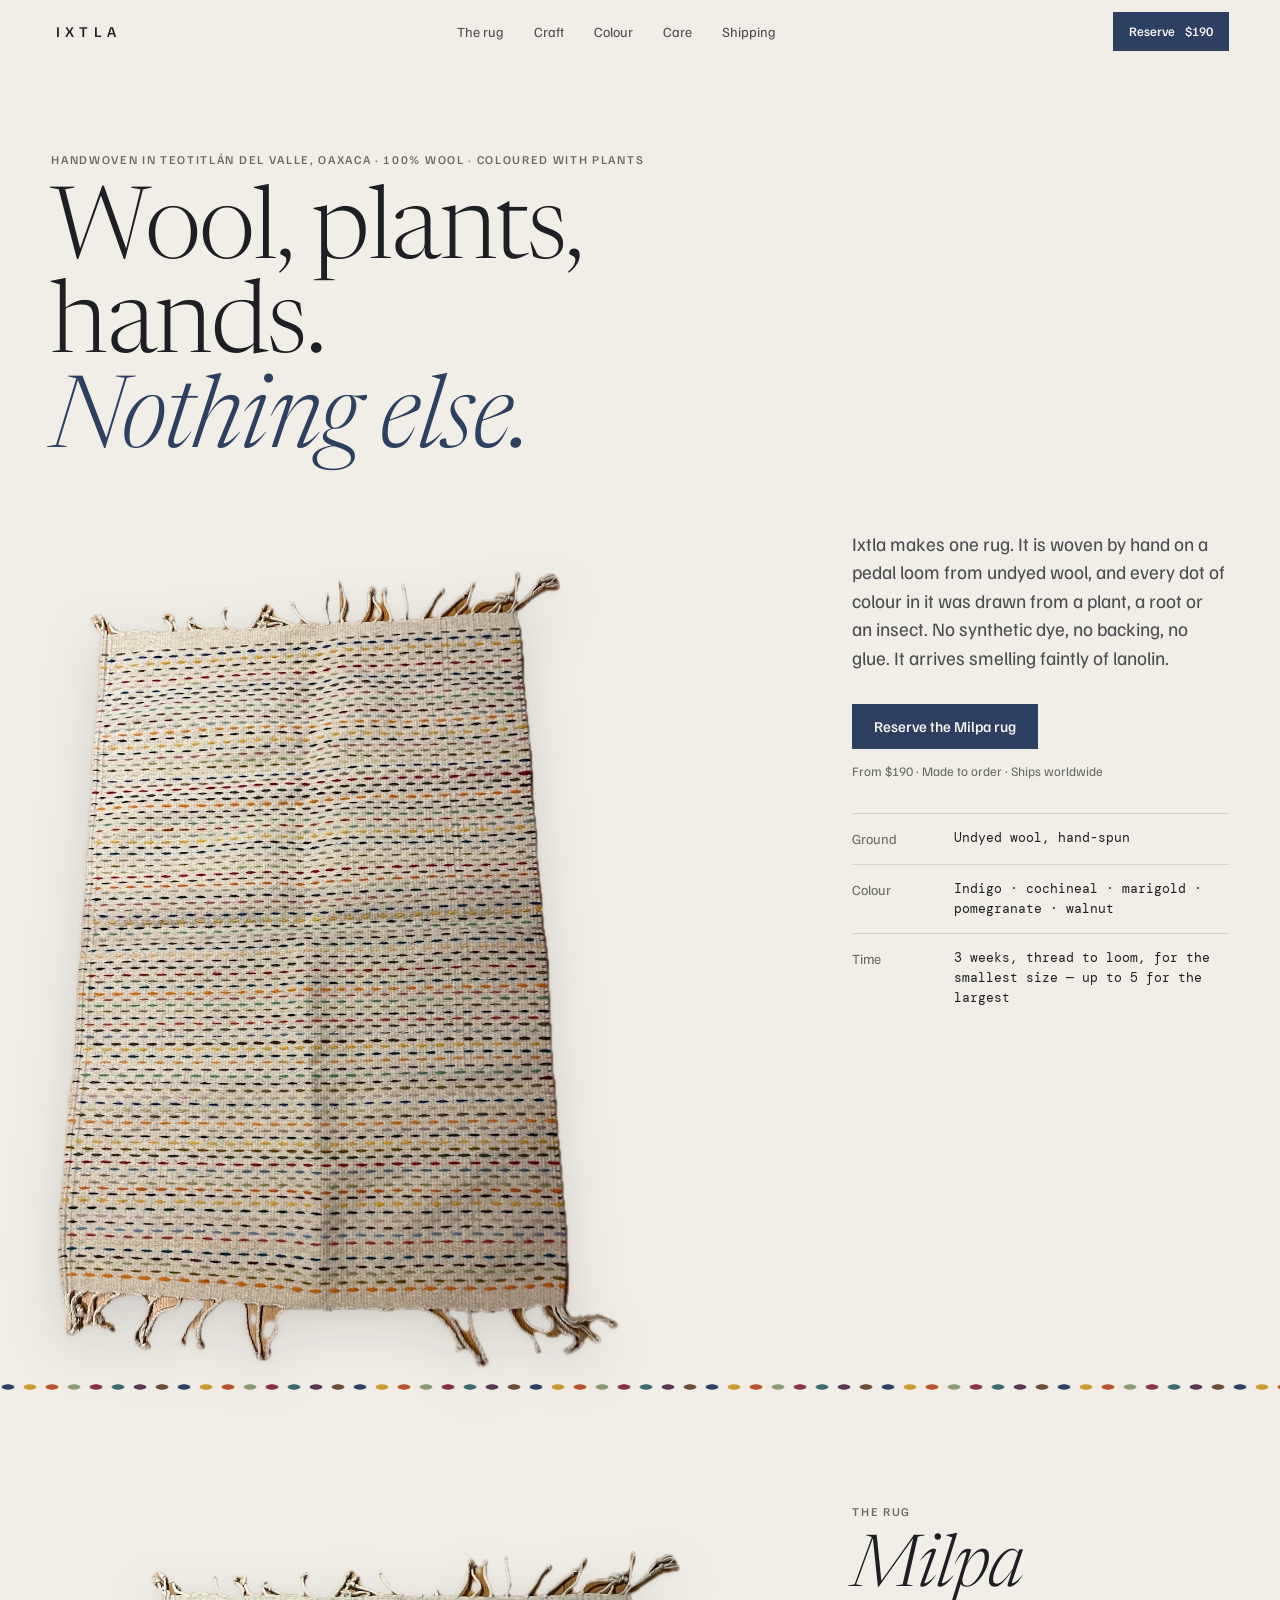
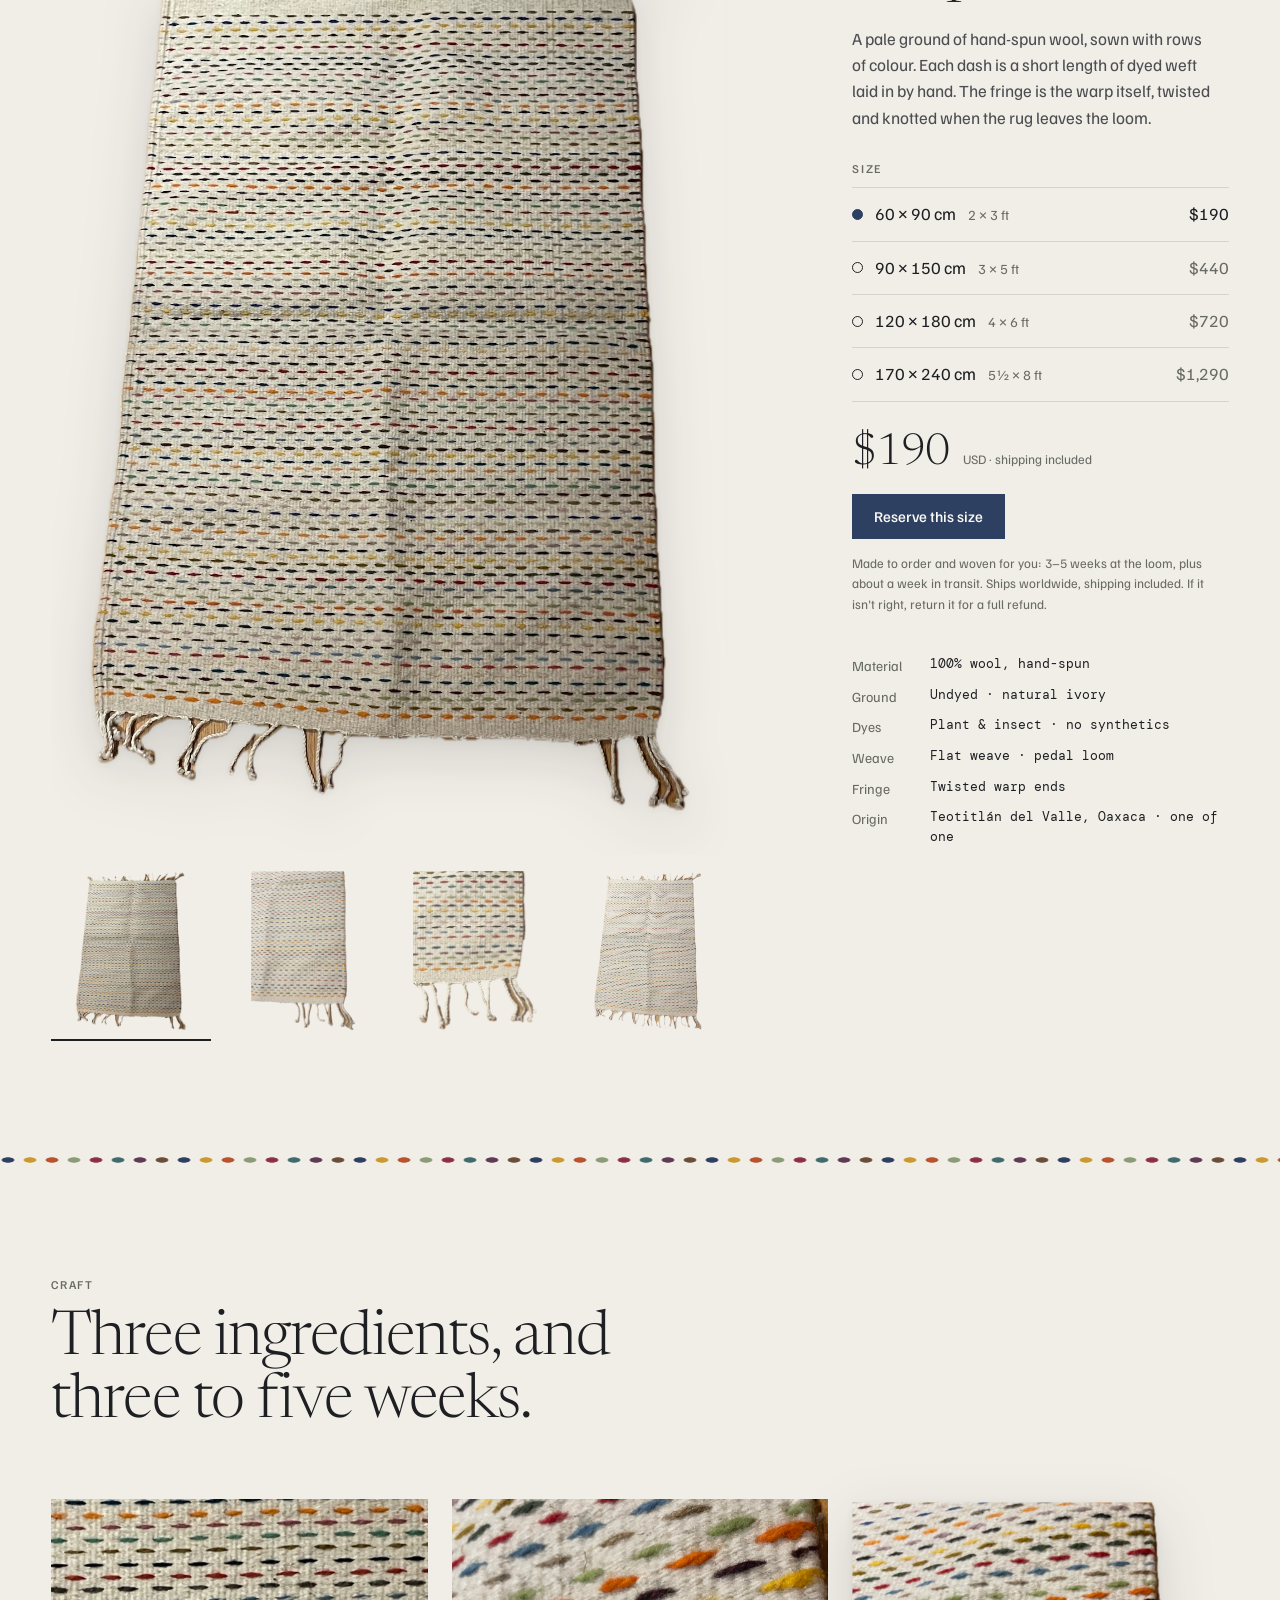
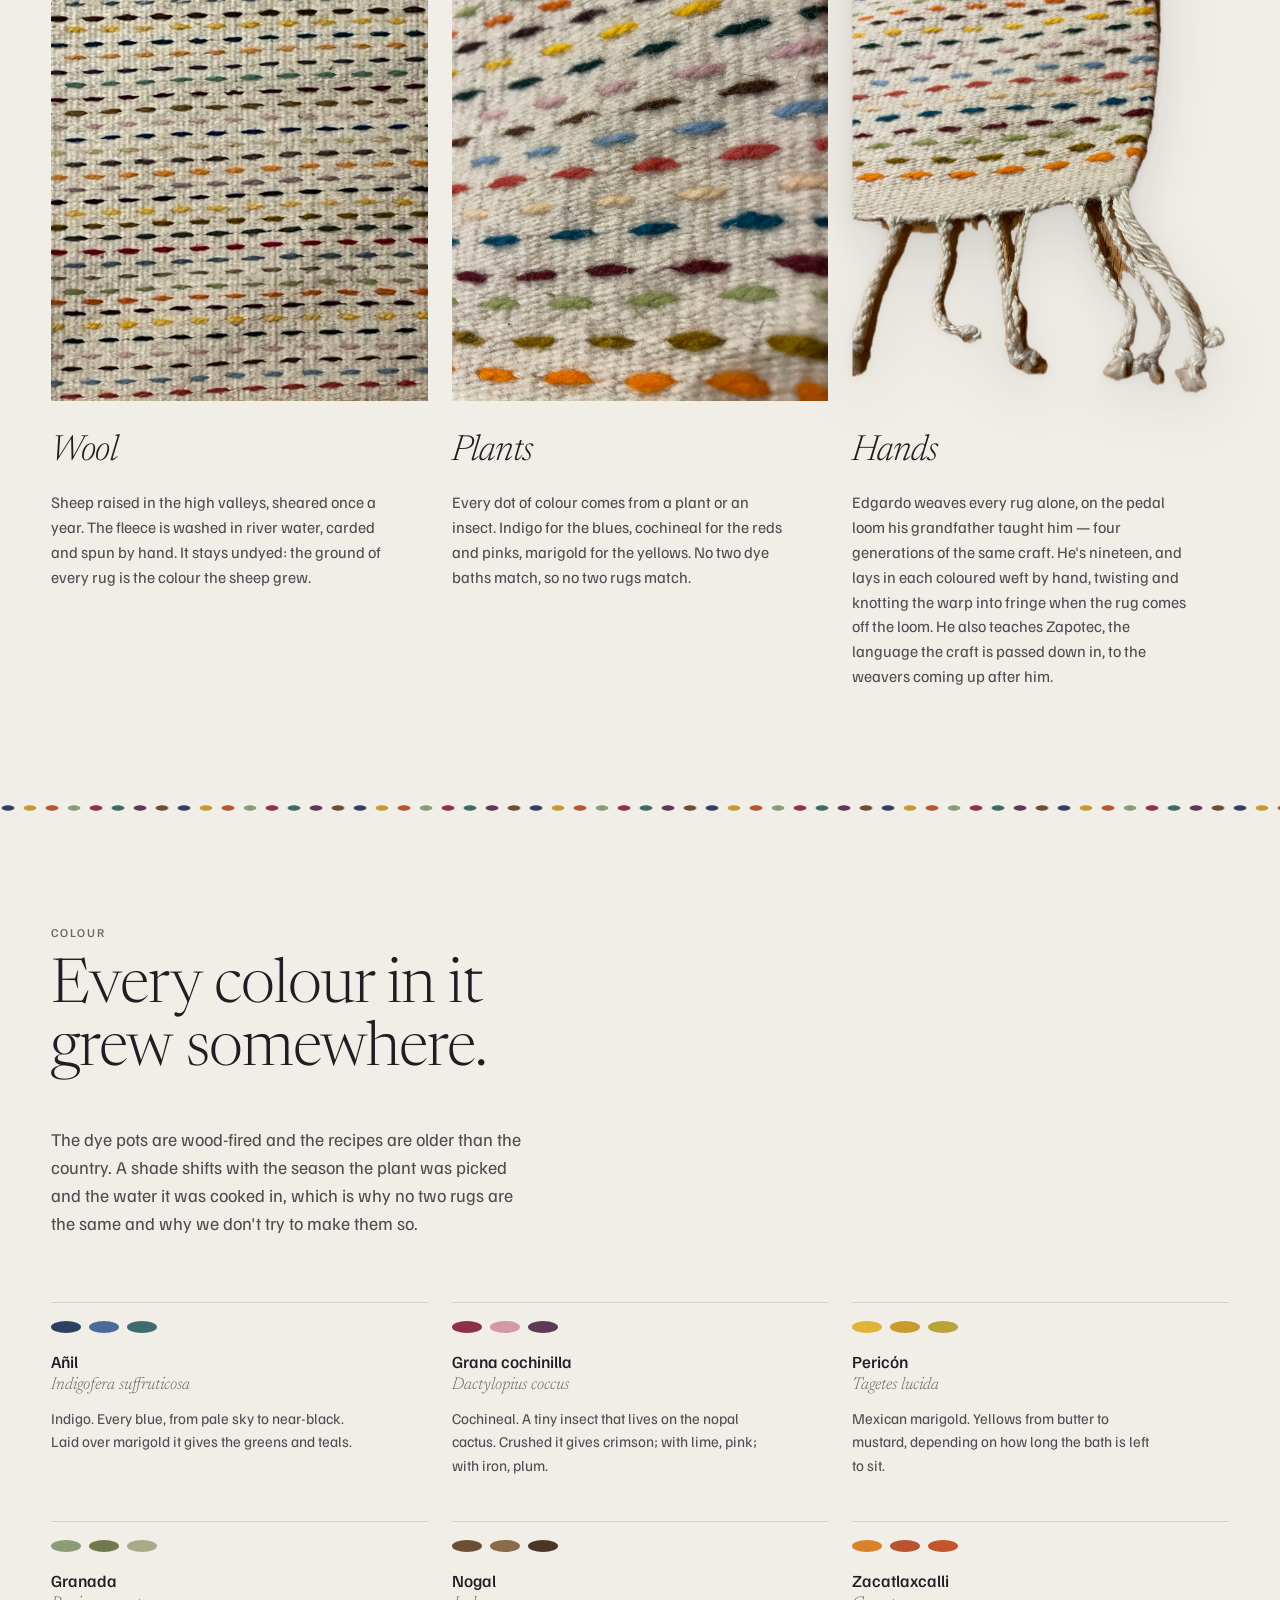
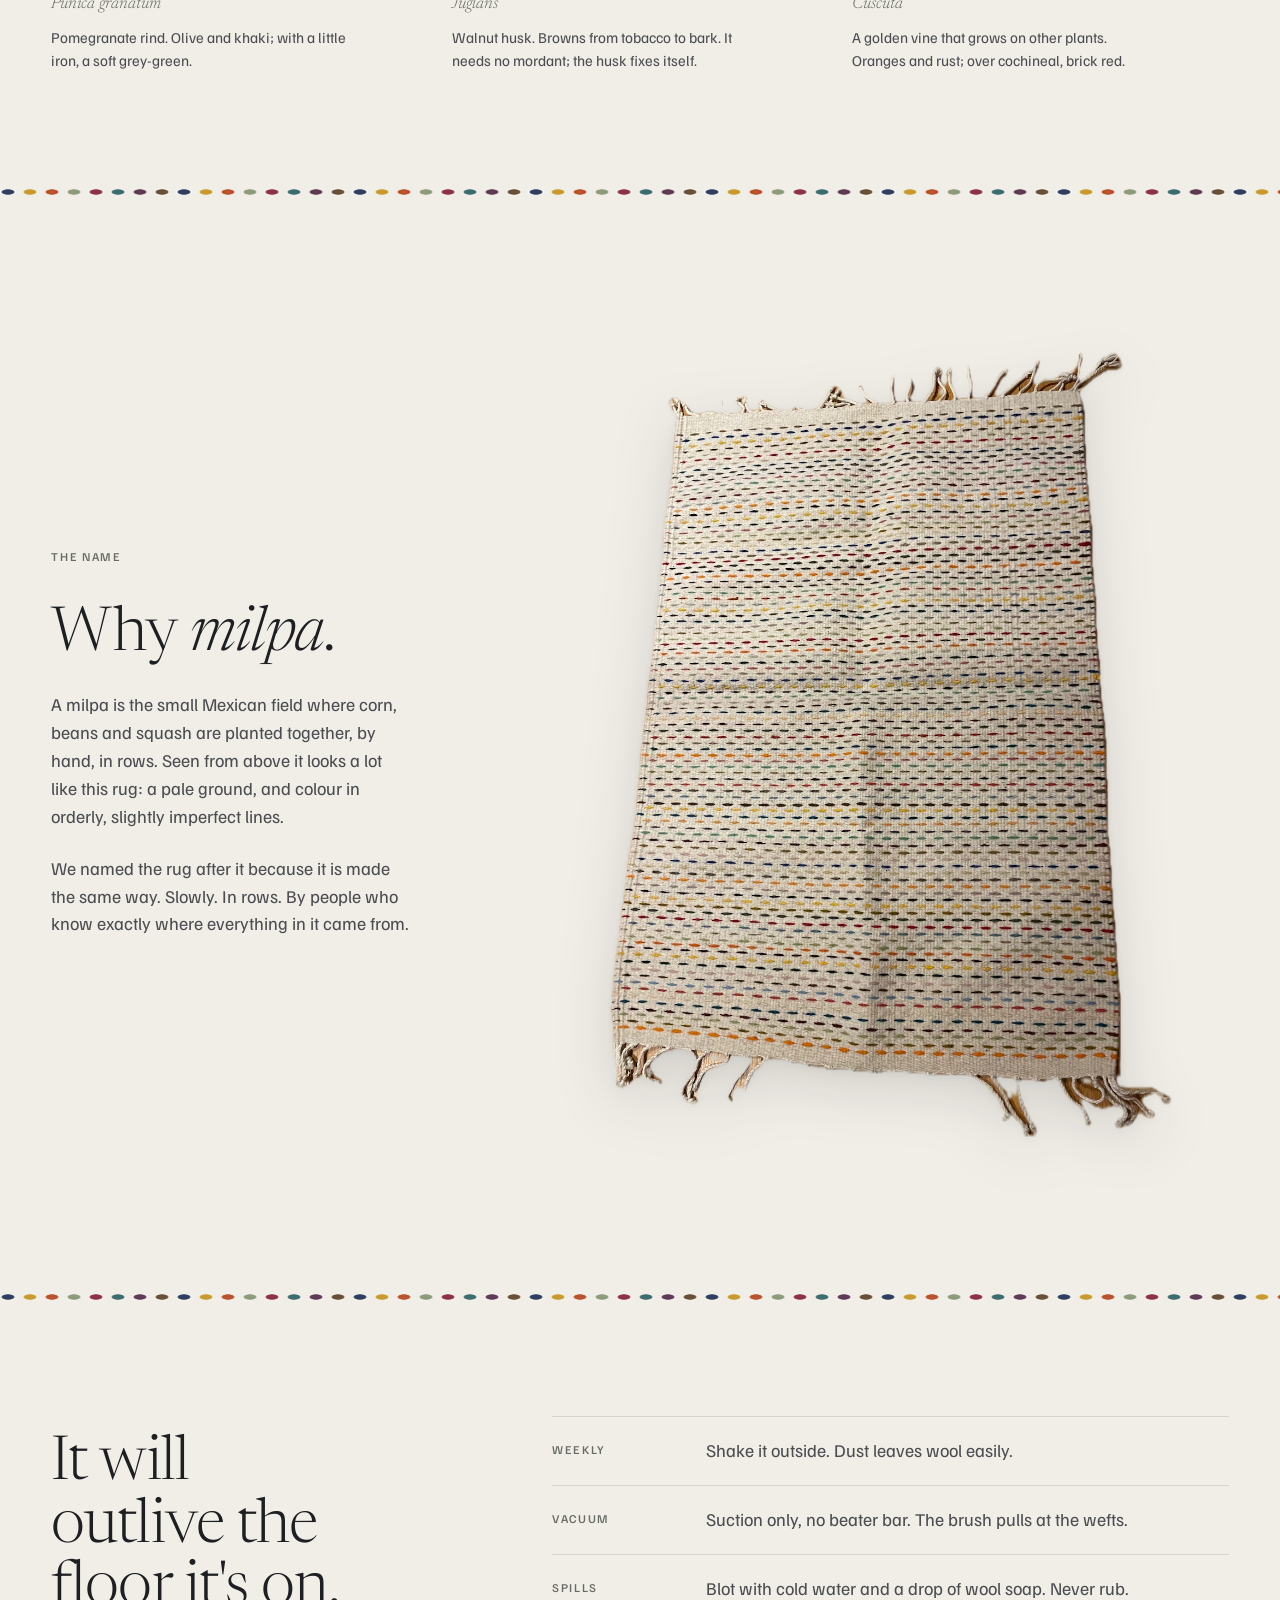
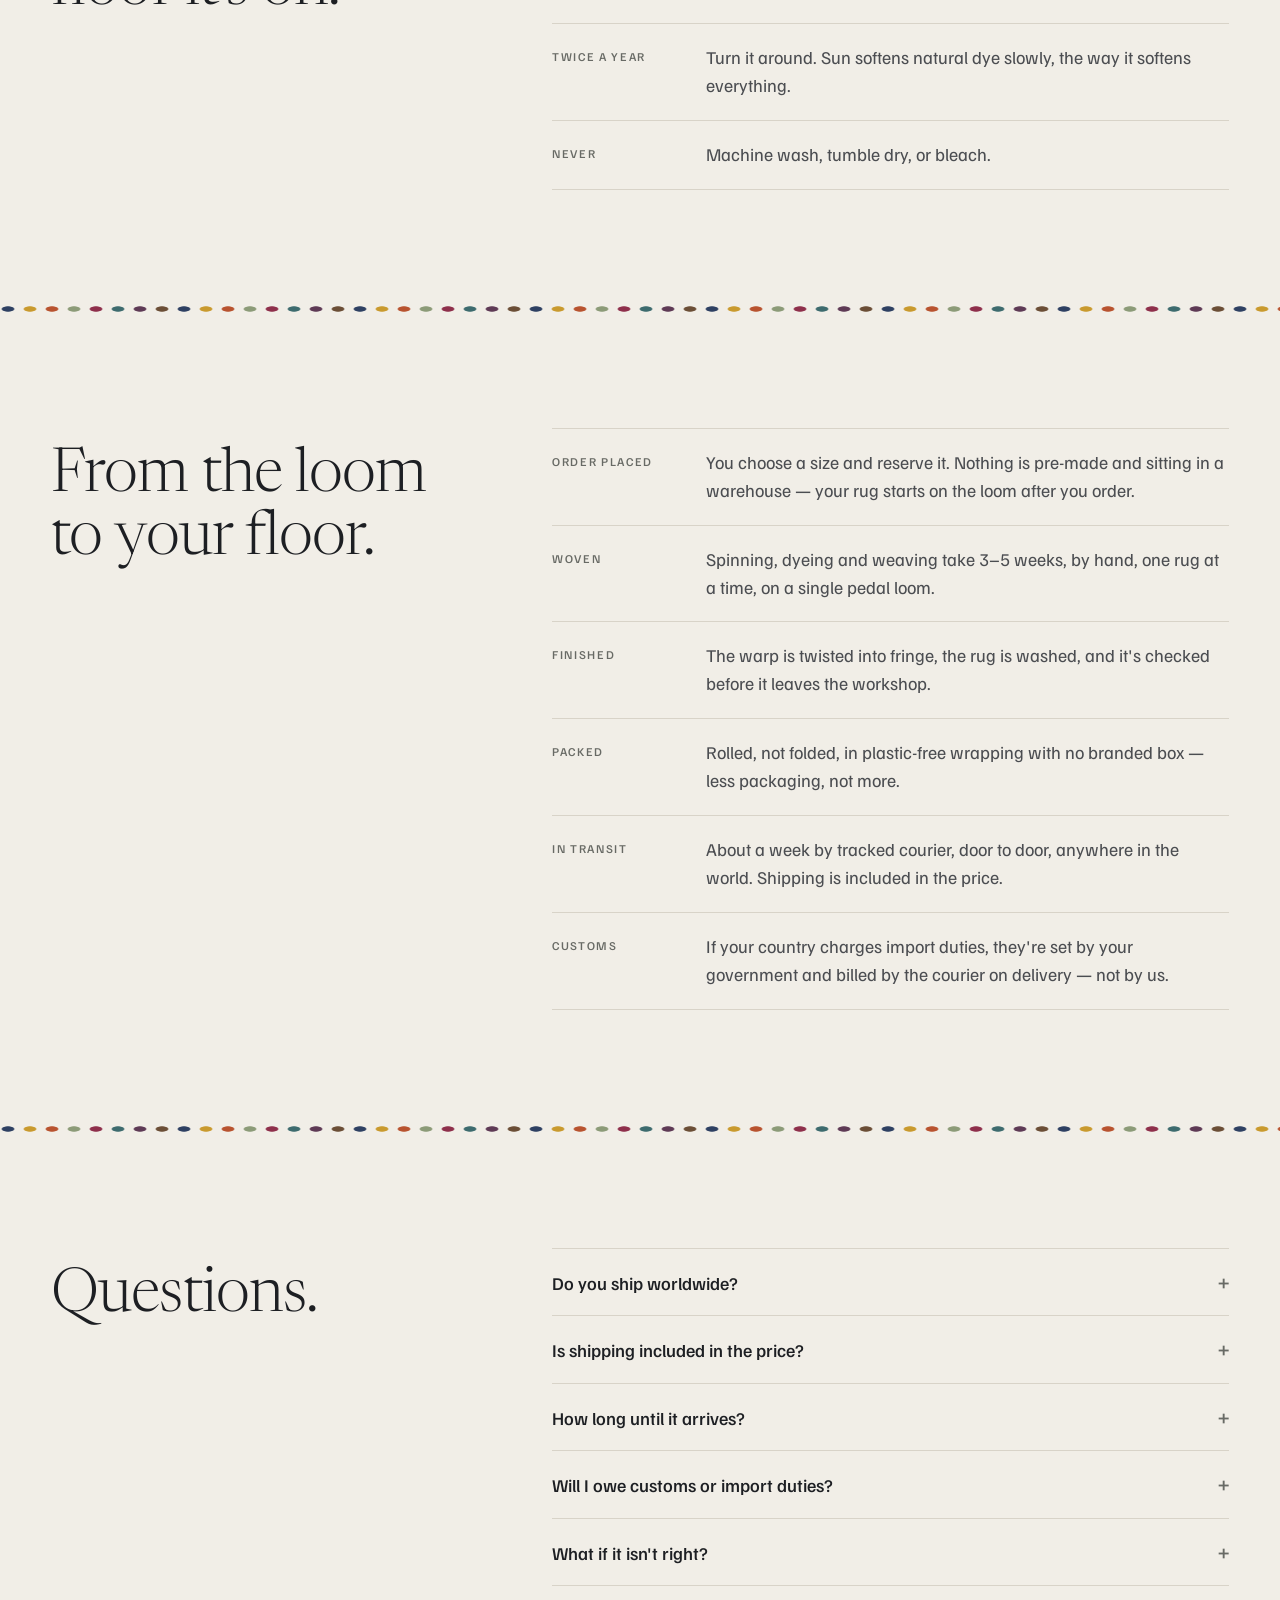
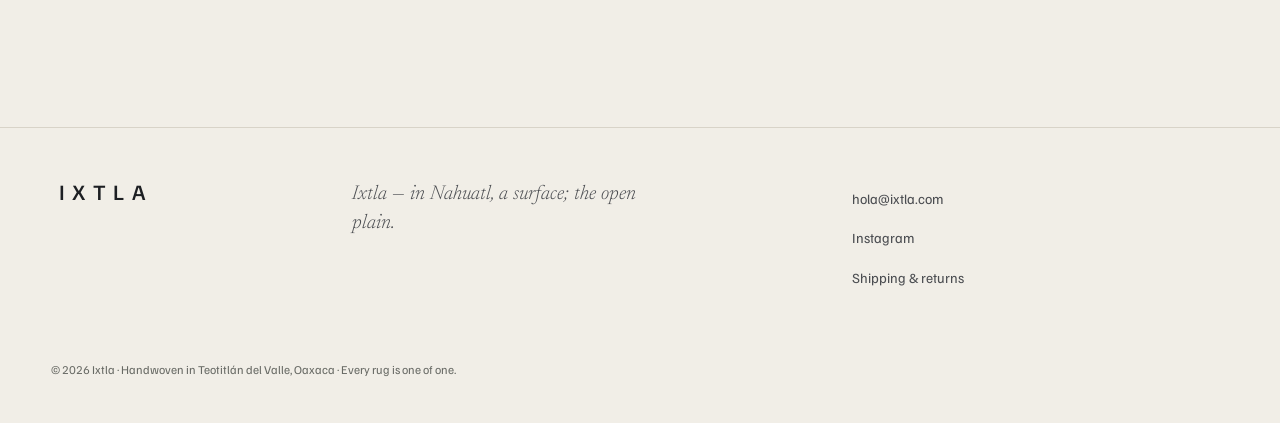
==== commit 8c236d8b: "Fill in real product details: origin, weaver, timing, returns - Origin: Teotitlán del Valle, Oaxaca " ====
--- a/index.html
+++ b/index.html
@@ -4,7 +4,7 @@
 <meta charset="utf-8">
 <meta name="viewport" content="width=device-width, initial-scale=1">
 <title>Ixtla</title>
-<meta name="description" content="Ixtla makes one rug. Handwoven in Mexico from undyed wool, coloured only with plants and cochineal.">
+<meta name="description" content="Ixtla makes one rug. Handwoven in Teotitlán del Valle, Oaxaca, from undyed wool, coloured only with plants and cochineal.">
 <link rel="preconnect" href="https://fonts.googleapis.com">
 <link rel="preconnect" href="https://fonts.gstatic.com" crossorigin>
 <link href="https://fonts.googleapis.com/css2?family=Newsreader:ital,opsz,wght@0,6..72,300;0,6..72,400;1,6..72,300;1,6..72,400&family=Familjen+Grotesk:ital,wght@0,400;0,500;0,600;1,400&family=DM+Mono:wght@400;500&display=swap" rel="stylesheet">
@@ -215,7 +215,7 @@
 <main id="top">
 
 <section class="hero wrap">
-  <p class="eyebrow">Handwoven in Mexico · 100% wool · Coloured with plants</p>
+  <p class="eyebrow">Handwoven in Teotitlán del Valle, Oaxaca · 100% wool · Coloured with plants</p>
   <h1>Wool, plants, hands. <em>Nothing else.</em></h1>
   <div class="g12">
     <figure class="hero-img cut">
@@ -230,7 +230,7 @@
       <dl class="facts">
         <div><dt>Ground</dt><dd>Undyed wool, hand-spun</dd></div>
         <div><dt>Colour</dt><dd>Indigo · cochineal · marigold · pomegranate · walnut</dd></div>
-        <div><dt>Time</dt><dd>About four days at the loom, for the smallest size</dd></div>
+        <div><dt>Time</dt><dd>3 weeks, thread to loom, for the smallest size — up to 5 for the largest</dd></div>
       </dl>
     </aside>
   </div>
@@ -264,7 +264,7 @@
 
     <div class="price"><b data-price>$190</b><span>USD · shipping included</span></div>
     <a class="cta" id="reserve" href="mailto:hola@ixtla.com?subject=Reserve%20the%20Milpa%20rug%2C%2060%20%C3%97%2090%20cm">Reserve this size</a>
-    <p class="note">Made to order and woven for you: 3–5 weeks at the loom, plus about a week in transit. Ships worldwide, shipping included. If it isn't right, send it back within 14 days.</p>
+    <p class="note">Made to order and woven for you: 3–5 weeks at the loom, plus about a week in transit. Ships worldwide, shipping included. If it isn't right, return it for a full refund.</p>
 
     <dl class="ledger">
       <dt>Material</dt><dd>100% wool, hand-spun</dd>
@@ -272,8 +272,7 @@
       <dt>Dyes</dt><dd>Plant &amp; insect · no synthetics</dd>
       <dt>Weave</dt><dd>Flat weave · pedal loom</dd>
       <dt>Fringe</dt><dd>Twisted warp ends</dd>
-      <dt>Weight</dt><dd>approx. 1.6 kg / m²</dd>
-      <dt>Origin</dt><dd>Mexico · one of one</dd>
+      <dt>Origin</dt><dd>Teotitlán del Valle, Oaxaca · one of one</dd>
     </dl>
   </div>
 </section>
@@ -282,7 +281,7 @@
 
 <section id="craft" class="wrap">
   <p class="eyebrow">Craft</p>
-  <h2 class="sec-h">Three ingredients, and about four days.</h2>
+  <h2 class="sec-h">Three ingredients, and three to five weeks.</h2>
   <div class="g12 three">
     <div>
       <figure><img src="img/6425.jpg" alt="Close view of the wool weave, the ivory ground and rows of coloured dashes." loading="lazy"></figure>
@@ -297,7 +296,7 @@
     <div>
       <figure class="cut"><img src="img/6417.webp" alt="A corner of the rug with its hand-twisted fringe." loading="lazy"></figure>
       <h3>Hands</h3>
-      <p>One weaver, one pedal loom. The coloured wefts are laid in one at a time. When the rug comes off the loom the loose warp is twisted and knotted into the fringe by hand.</p>
+      <p>Edgardo weaves every rug alone, on the pedal loom his grandfather taught him — four generations of the same craft. He's nineteen, and lays in each coloured weft by hand, twisting and knotting the warp into fringe when the rug comes off the loom. He also teaches Zapotec, the language the craft is passed down in, to the weavers coming up after him.</p>
     </div>
   </div>
 </section>
@@ -406,7 +405,7 @@
     </details>
     <details>
       <summary>What if it isn't right?</summary>
-      <p>Send it back within 14 days of delivery for a full refund. Each rug is one of one, so we offer a refund rather than an exchange — order again if you'd like a replacement.</p>
+      <p>Ship it back to us internationally and we'll refund you in full — credited to your original payment method in under 14 business days. Each rug is one of one, so we offer a refund rather than an exchange — order again if you'd like a replacement.</p>
     </details>
   </div>
 </section>
@@ -419,10 +418,10 @@
     <p class="def">Ixtla — in Nahuatl, a surface; the open plain.</p>
     <div class="links">
       <a href="mailto:hola@ixtla.com">hola@ixtla.com</a>
-      <a href="https://instagram.com/ixtla" rel="noopener">Instagram</a>
+      <a href="https://instagram.com/_ixtla_" rel="noopener">Instagram</a>
       <a href="#shipping">Shipping &amp; returns</a>
     </div>
-    <small>© 2026 Ixtla · Handwoven in Mexico · Every rug is one of one.</small>
+    <small>© 2026 Ixtla · Handwoven in Teotitlán del Valle, Oaxaca · Every rug is one of one.</small>
   </div>
 </footer>
 
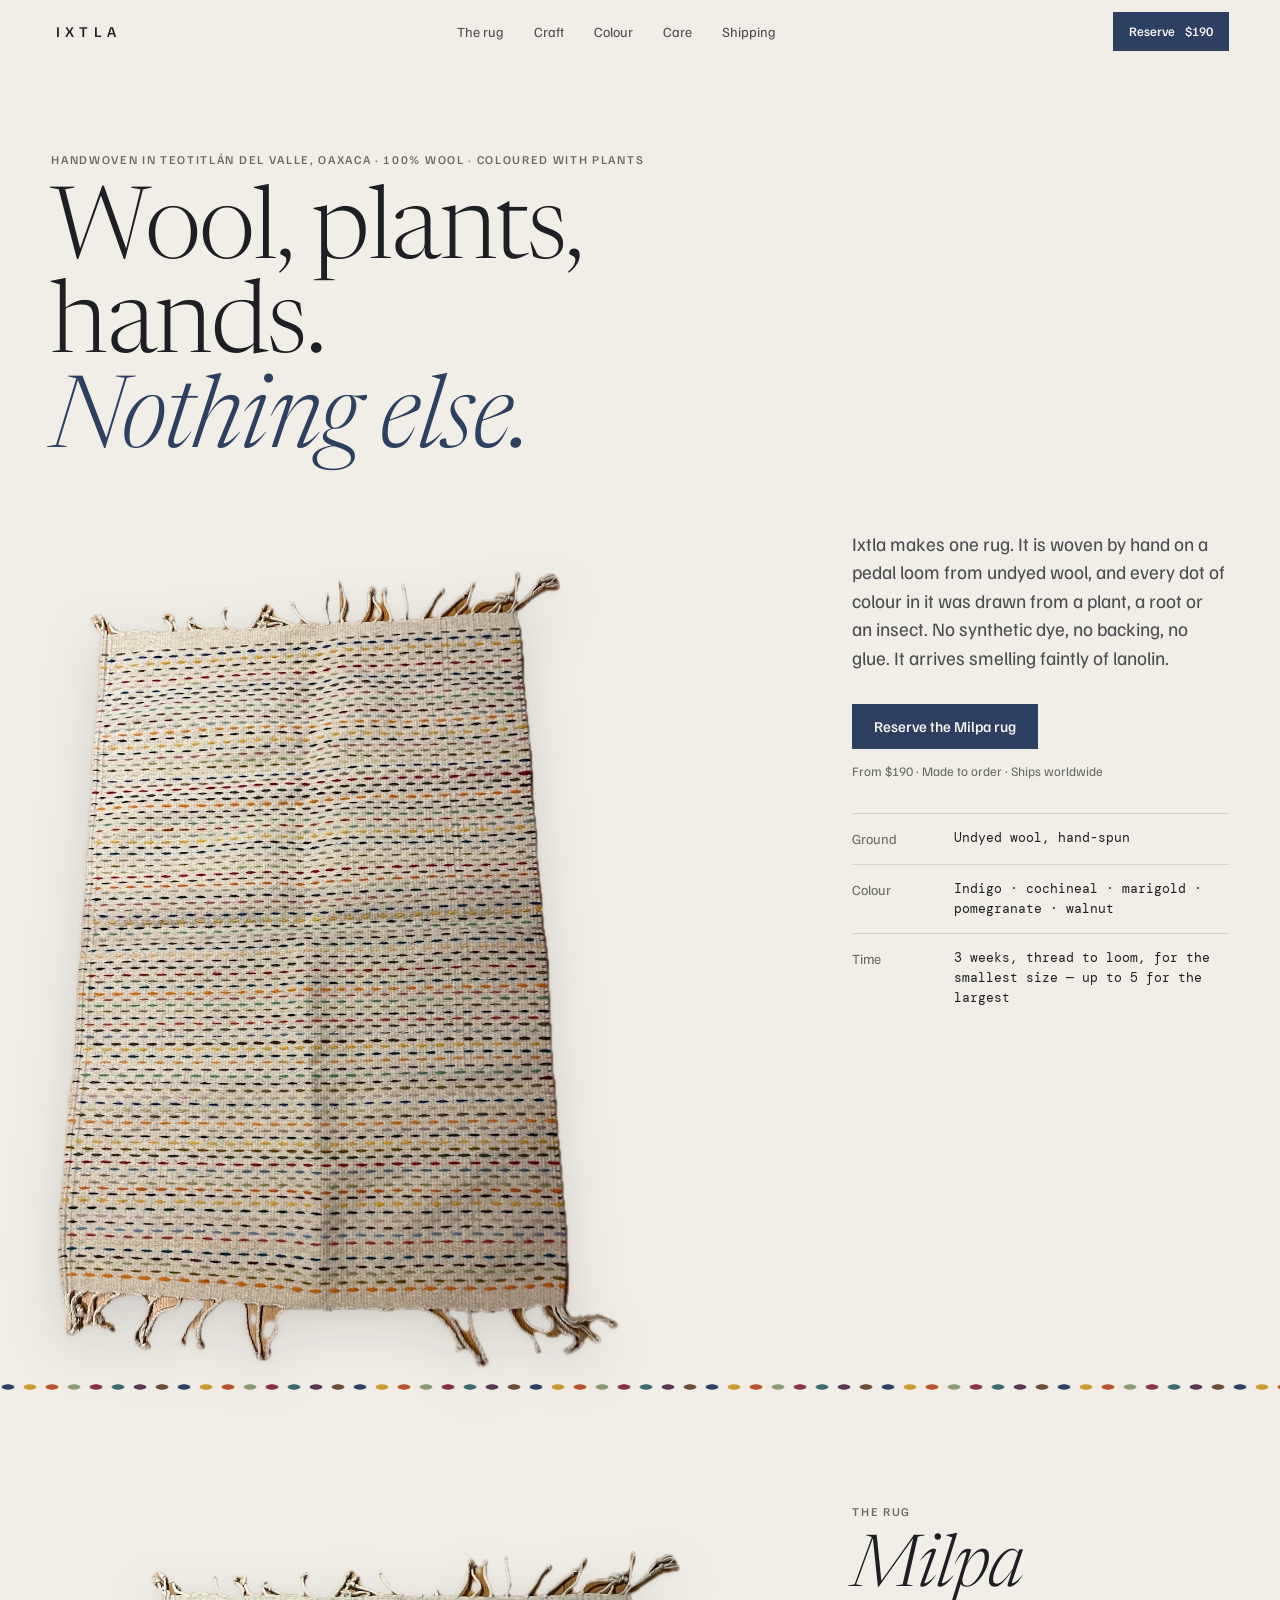
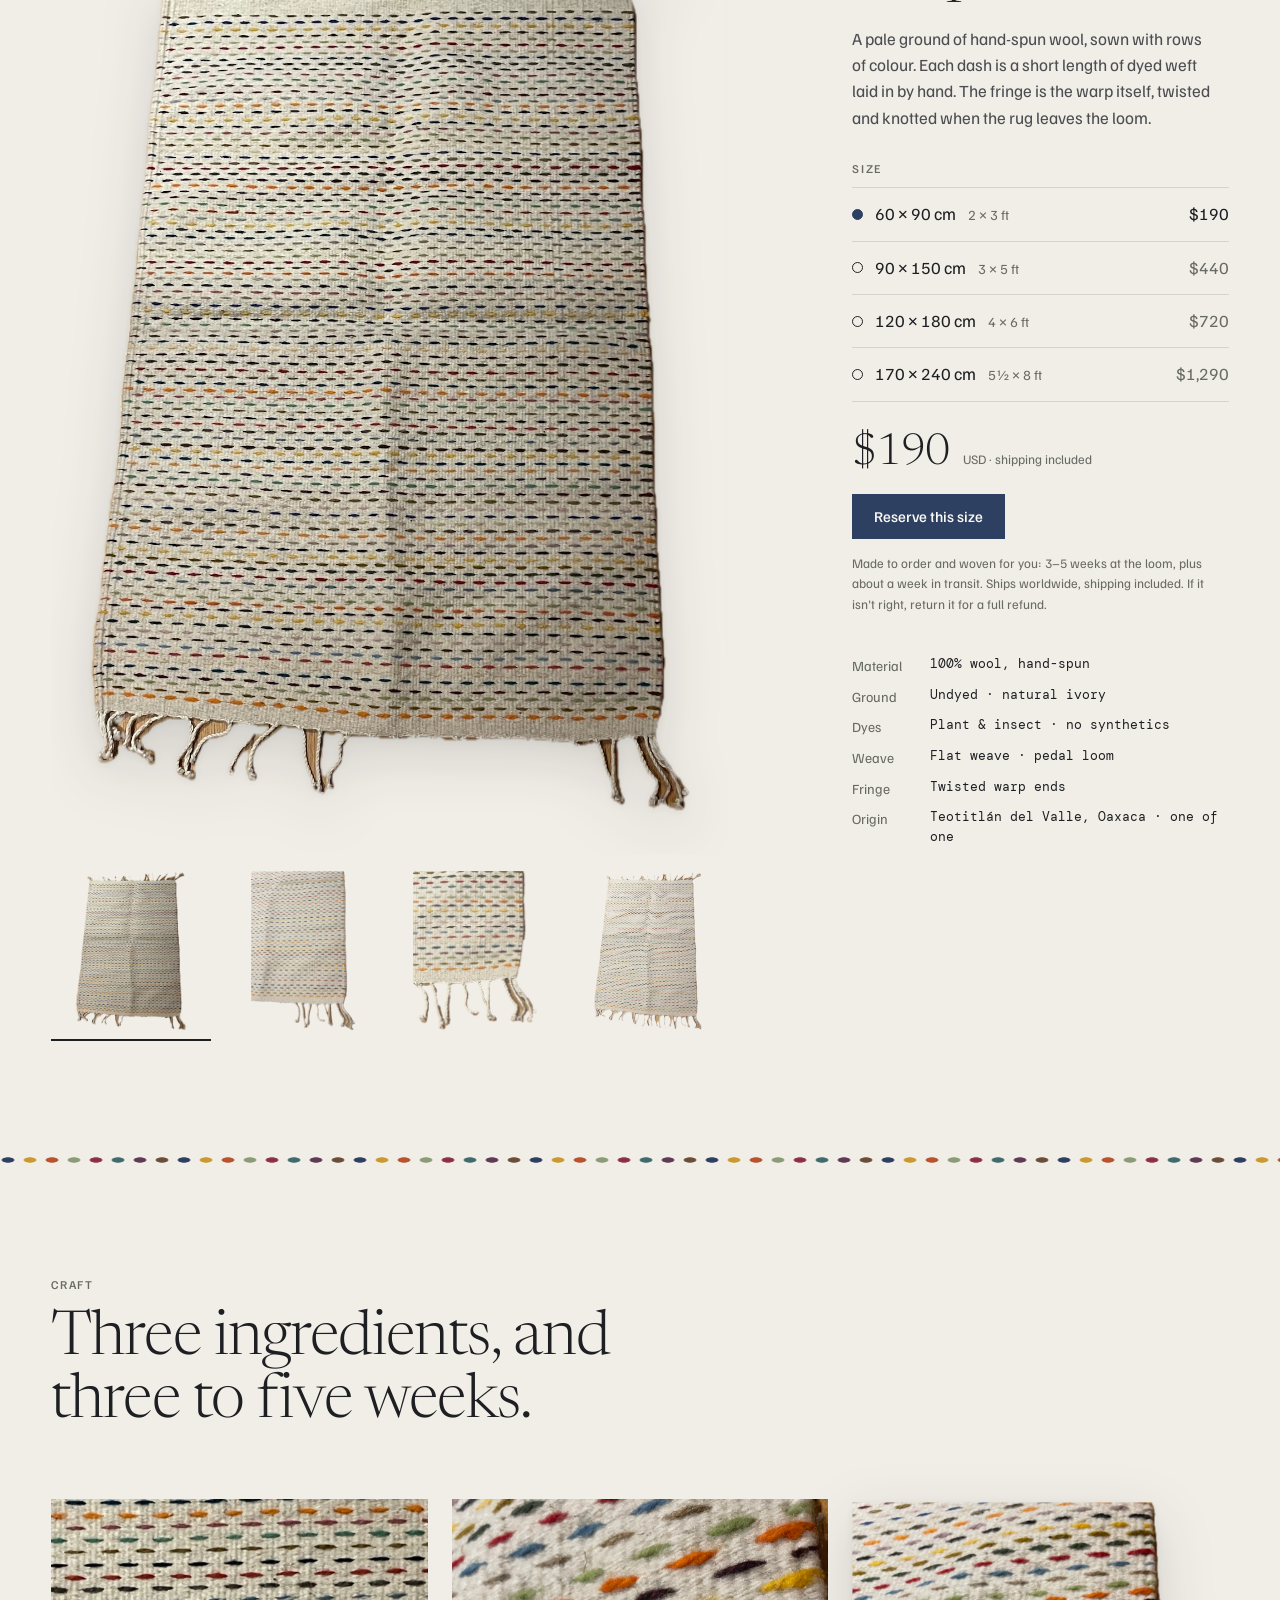
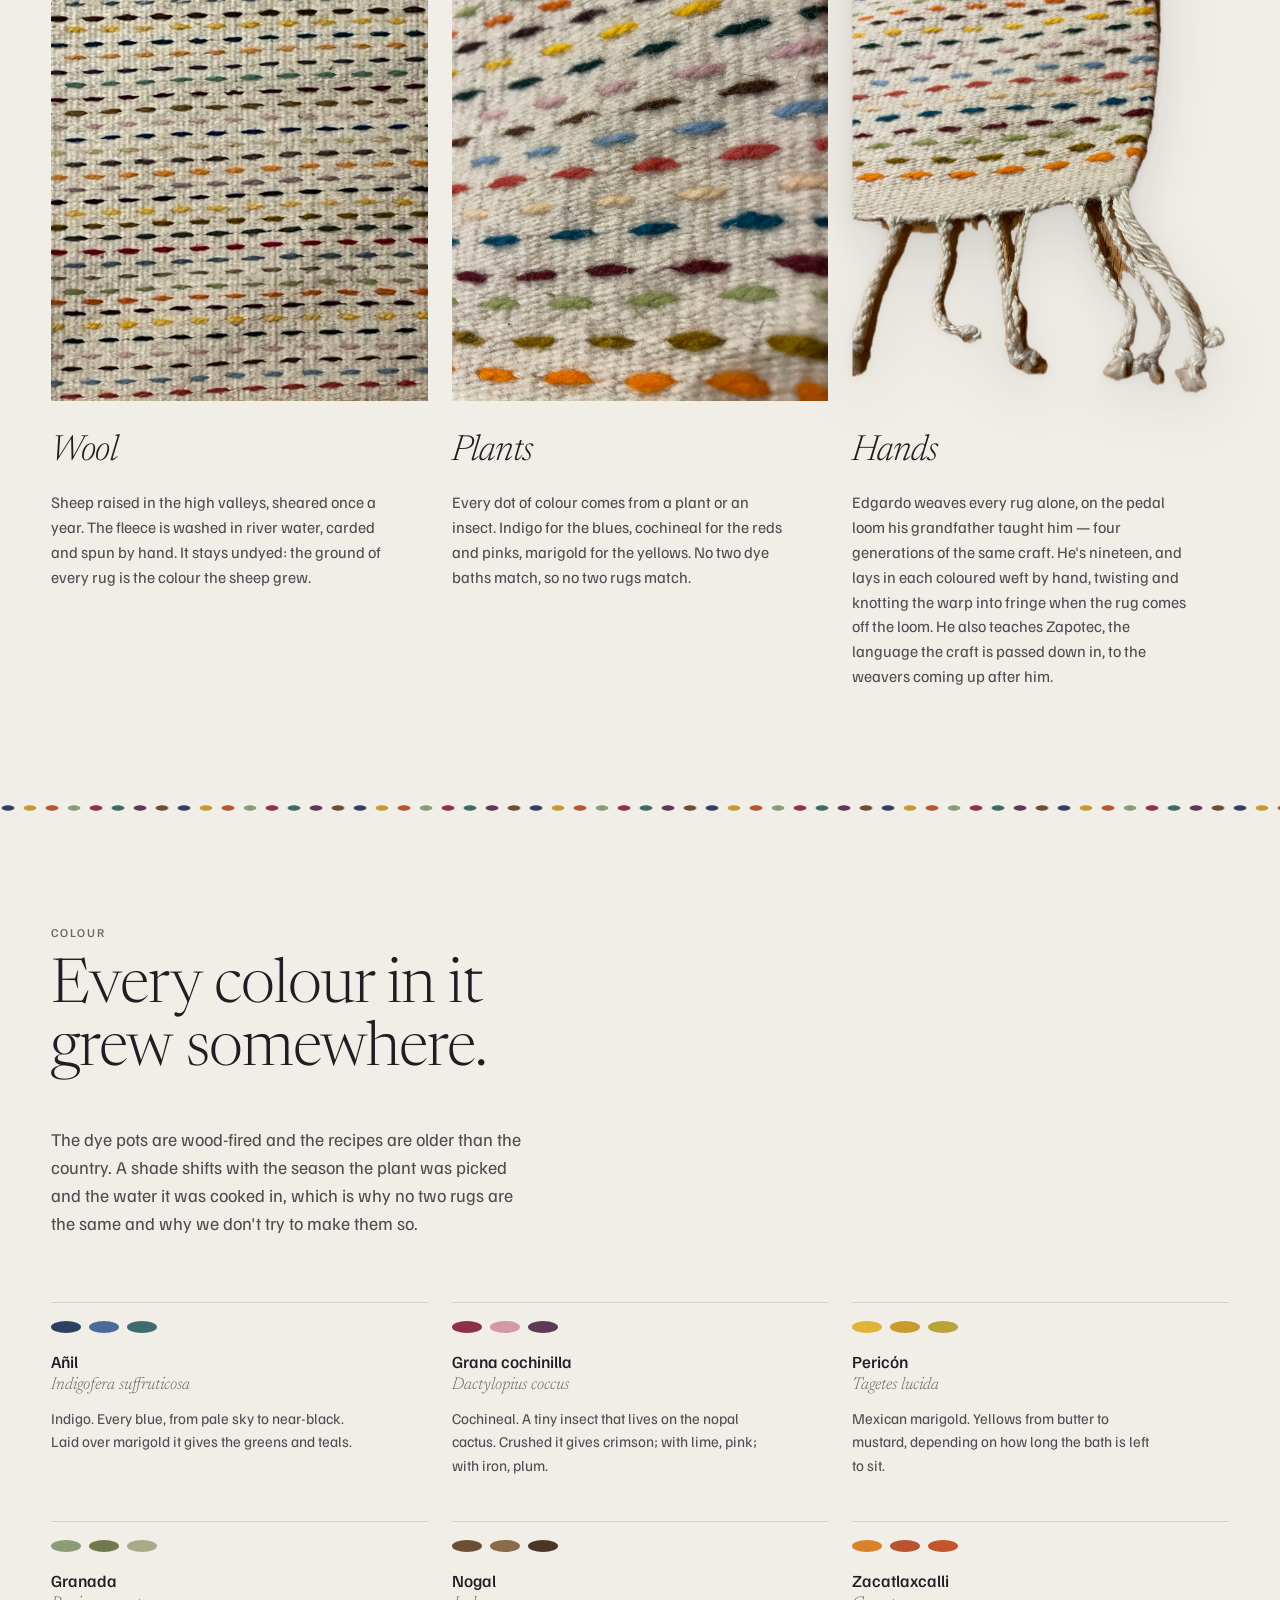
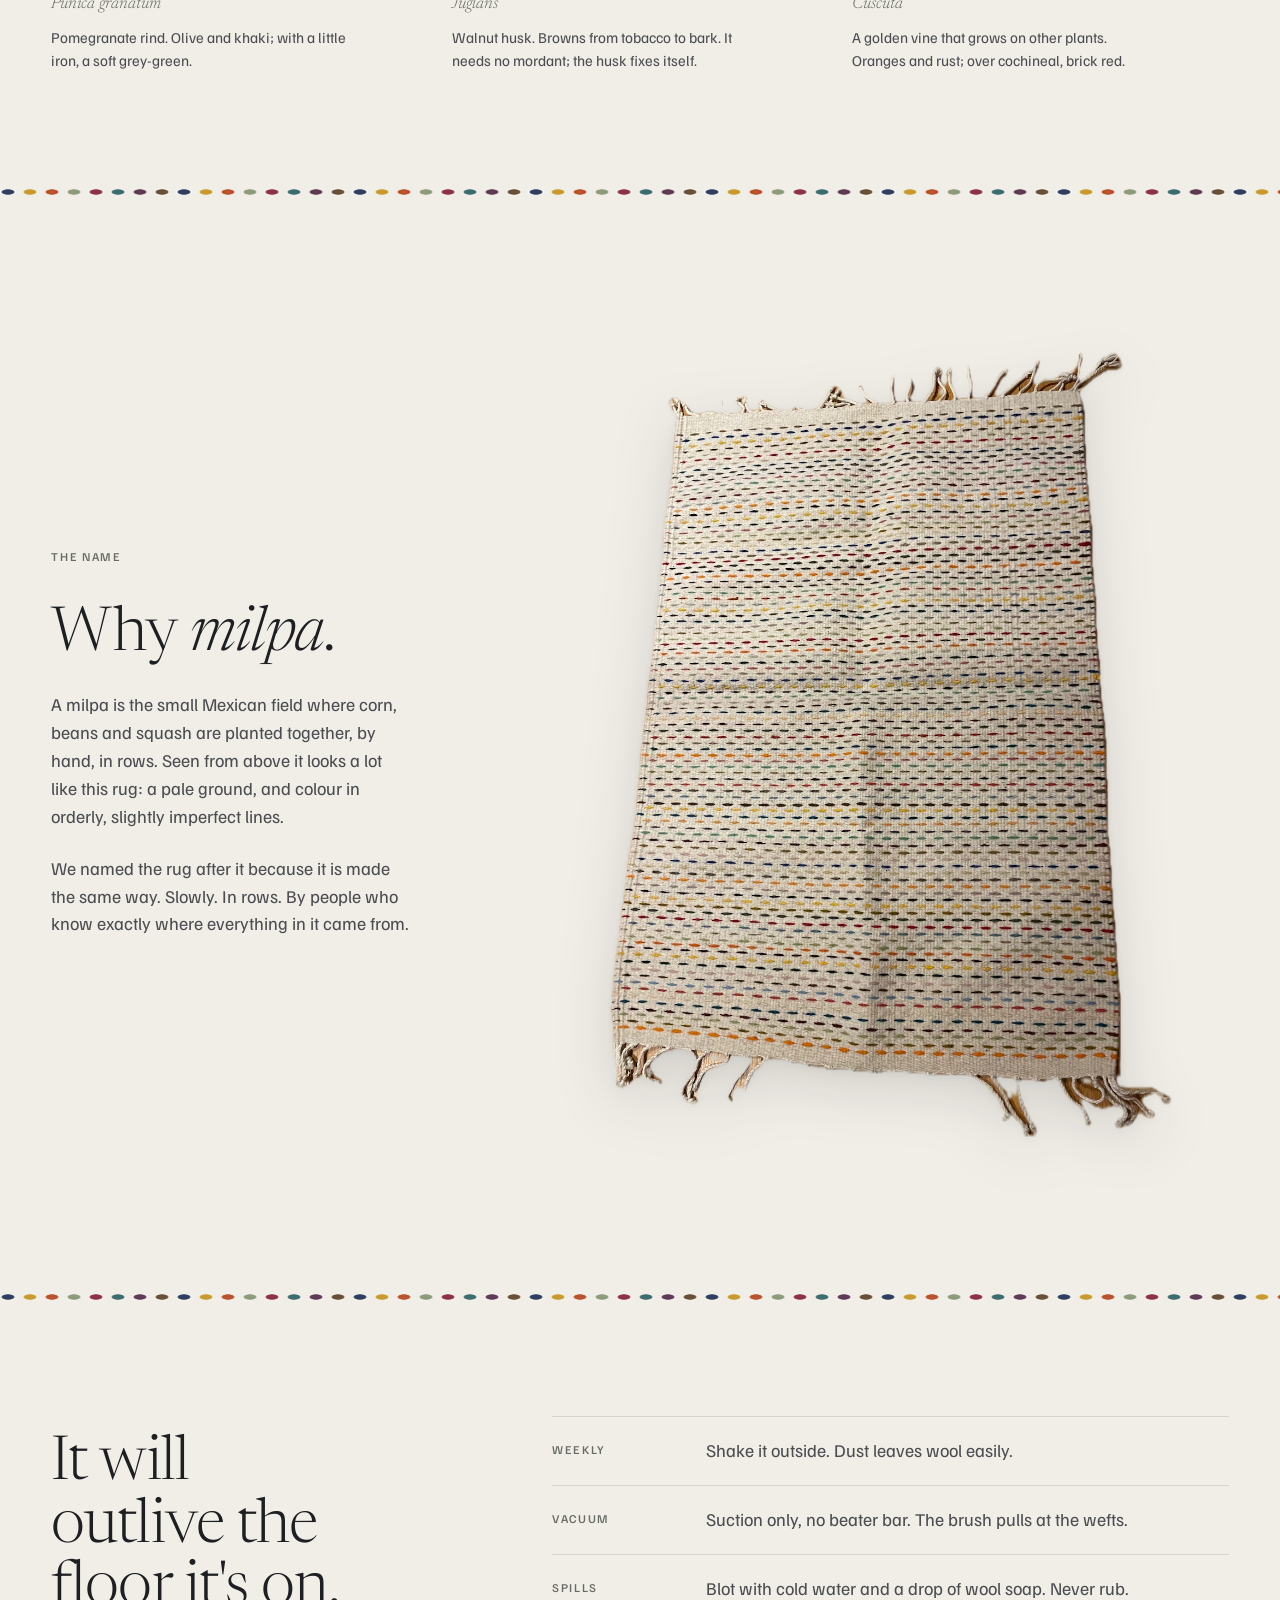
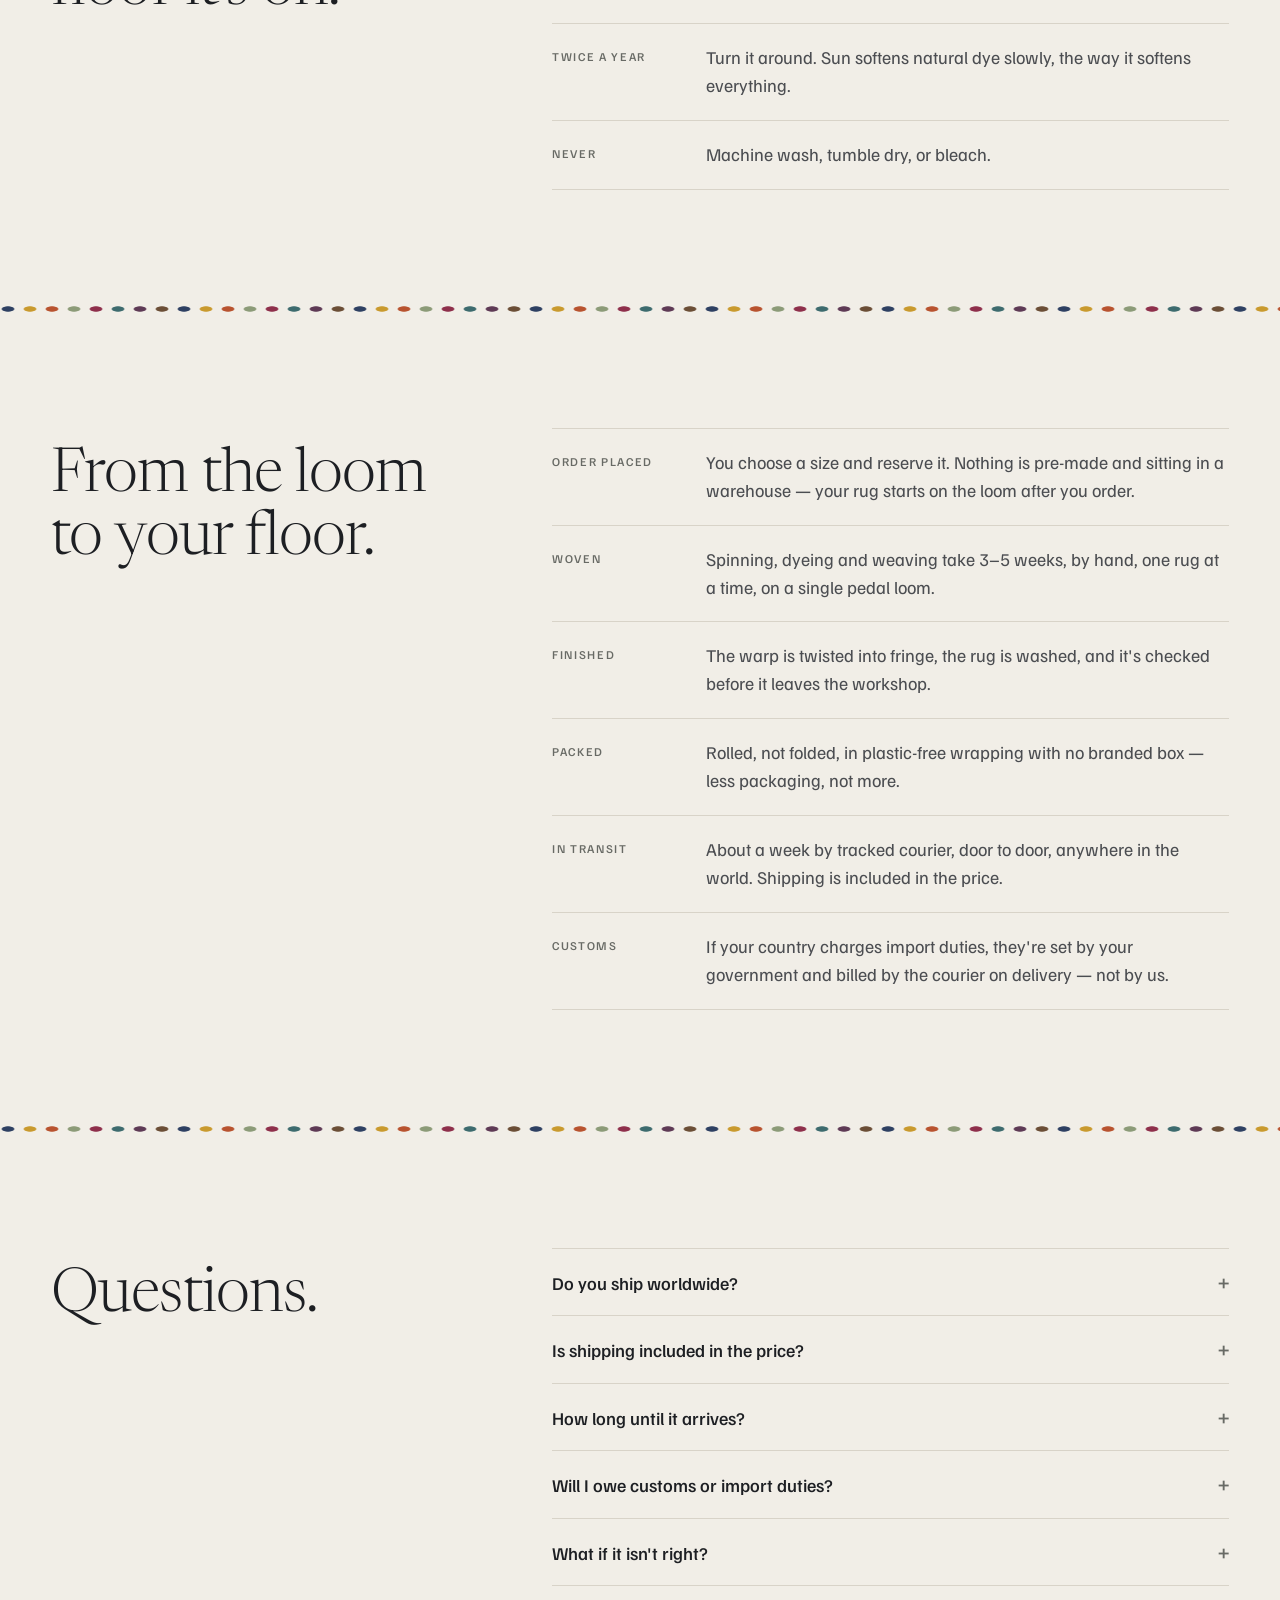
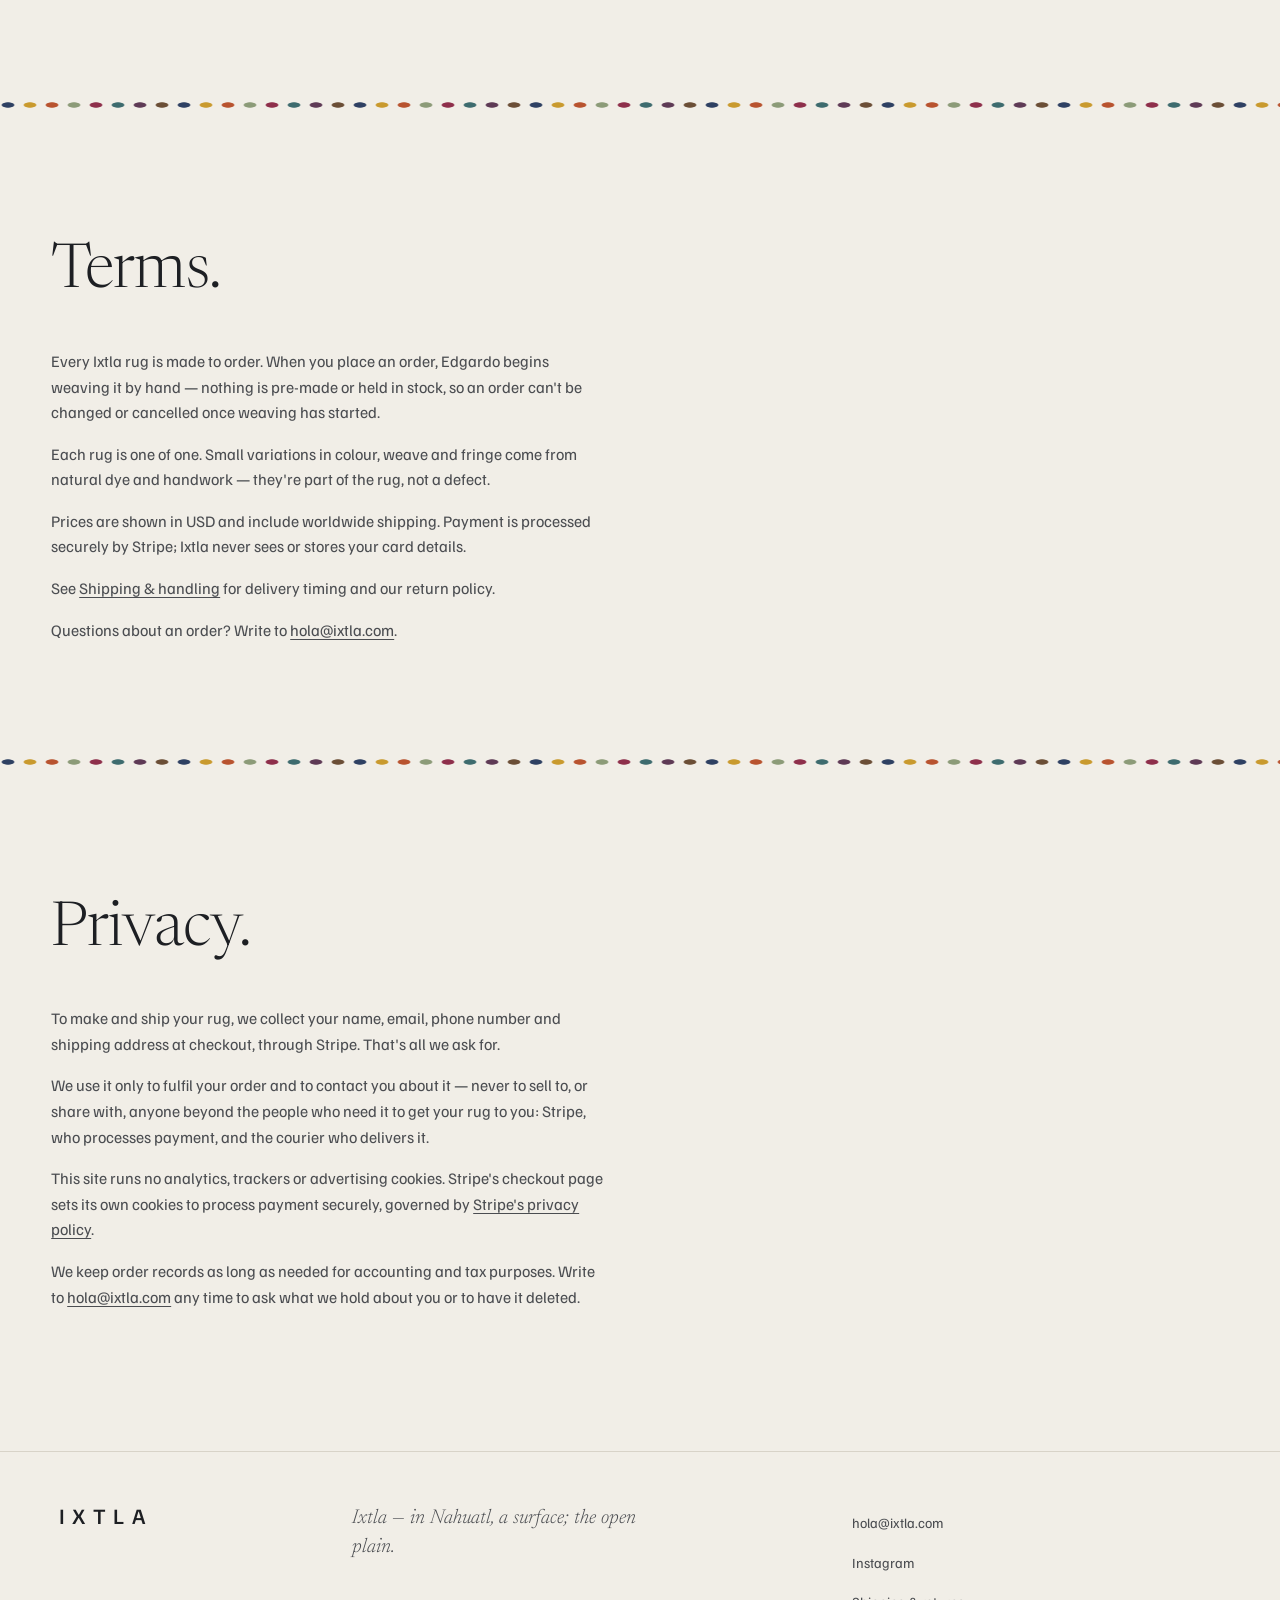
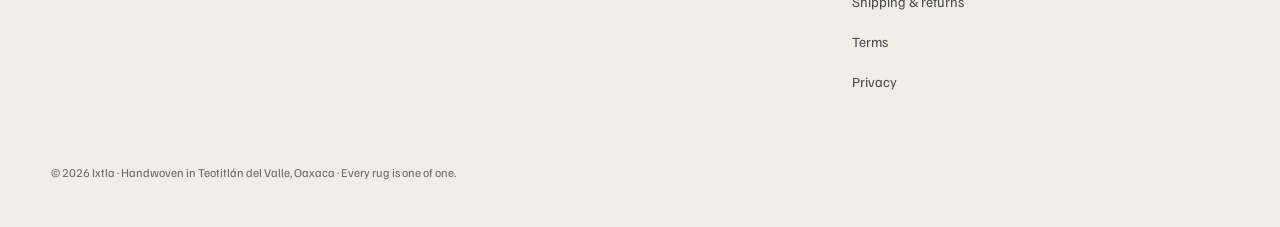
==== commit 79e2e072: "Add plain Terms and Privacy sections Generic, made-to-order-specific terms and a short privacy notic" ====
--- a/index.html
+++ b/index.html
@@ -171,6 +171,11 @@
 .faq details[open] summary::after{content:"–"}
 .faq p{color:var(--ink-2);margin-top:14px;max-width:44ch;font-size:16px}
 
+/* legal: terms & privacy, plain prose, no icon-list */
+.legal .txt{grid-column:1/8;display:grid;gap:16px;margin-top:20px}
+.legal .txt p{color:var(--ink-2);max-width:62ch;font-size:16px;line-height:1.6}
+.legal .txt a{text-decoration:underline;text-underline-offset:3px}
+
 /* footer */
 footer{margin-top:clamp(88px,11vw,170px);border-top:1px solid var(--line);padding:52px 0 44px}
 .foot .mark{grid-column:1/4;font-size:22px;align-self:start}
@@ -182,7 +187,7 @@
 
 @media (max-height:980px){.buy{position:static}}
 @media (max-width:900px){
-  .hero-img,.hero-side,.gallery,.buy,.three > div,.colour-intro,.story .txt,.story figure,.care h2,.care ol,.faq h2,.faq .list,.foot .mark,.foot .def,.foot .links{grid-column:1/-1}
+  .hero-img,.hero-side,.gallery,.buy,.three > div,.colour-intro,.story .txt,.story figure,.care h2,.care ol,.faq h2,.faq .list,.legal .txt,.foot .mark,.foot .def,.foot .links{grid-column:1/-1}
   .hero-side,.buy{position:static}
   .top nav{display:none}
   .dye{grid-column:span 6}
@@ -410,6 +415,31 @@
   </div>
 </section>
 
+<div class="grain" aria-hidden="true"></div>
+
+<section id="terms" class="wrap g12 legal">
+  <h2 class="sec-h">Terms.</h2>
+  <div class="txt">
+    <p>Every Ixtla rug is made to order. When you place an order, Edgardo begins weaving it by hand — nothing is pre-made or held in stock, so an order can't be changed or cancelled once weaving has started.</p>
+    <p>Each rug is one of one. Small variations in colour, weave and fringe come from natural dye and handwork — they're part of the rug, not a defect.</p>
+    <p>Prices are shown in USD and include worldwide shipping. Payment is processed securely by Stripe; Ixtla never sees or stores your card details.</p>
+    <p>See <a href="#shipping">Shipping &amp; handling</a> for delivery timing and our return policy.</p>
+    <p>Questions about an order? Write to <a href="mailto:hola@ixtla.com">hola@ixtla.com</a>.</p>
+  </div>
+</section>
+
+<div class="grain" aria-hidden="true"></div>
+
+<section id="privacy" class="wrap g12 legal">
+  <h2 class="sec-h">Privacy.</h2>
+  <div class="txt">
+    <p>To make and ship your rug, we collect your name, email, phone number and shipping address at checkout, through Stripe. That's all we ask for.</p>
+    <p>We use it only to fulfil your order and to contact you about it — never to sell to, or share with, anyone beyond the people who need it to get your rug to you: Stripe, who processes payment, and the courier who delivers it.</p>
+    <p>This site runs no analytics, trackers or advertising cookies. Stripe's checkout page sets its own cookies to process payment securely, governed by <a href="https://stripe.com/privacy" rel="noopener">Stripe's privacy policy</a>.</p>
+    <p>We keep order records as long as needed for accounting and tax purposes. Write to <a href="mailto:hola@ixtla.com">hola@ixtla.com</a> any time to ask what we hold about you or to have it deleted.</p>
+  </div>
+</section>
+
 </main>
 
 <footer>
@@ -420,6 +450,8 @@
       <a href="mailto:hola@ixtla.com">hola@ixtla.com</a>
       <a href="https://instagram.com/_ixtla_" rel="noopener">Instagram</a>
       <a href="#shipping">Shipping &amp; returns</a>
+      <a href="#terms">Terms</a>
+      <a href="#privacy">Privacy</a>
     </div>
     <small>© 2026 Ixtla · Handwoven in Teotitlán del Valle, Oaxaca · Every rug is one of one.</small>
   </div>
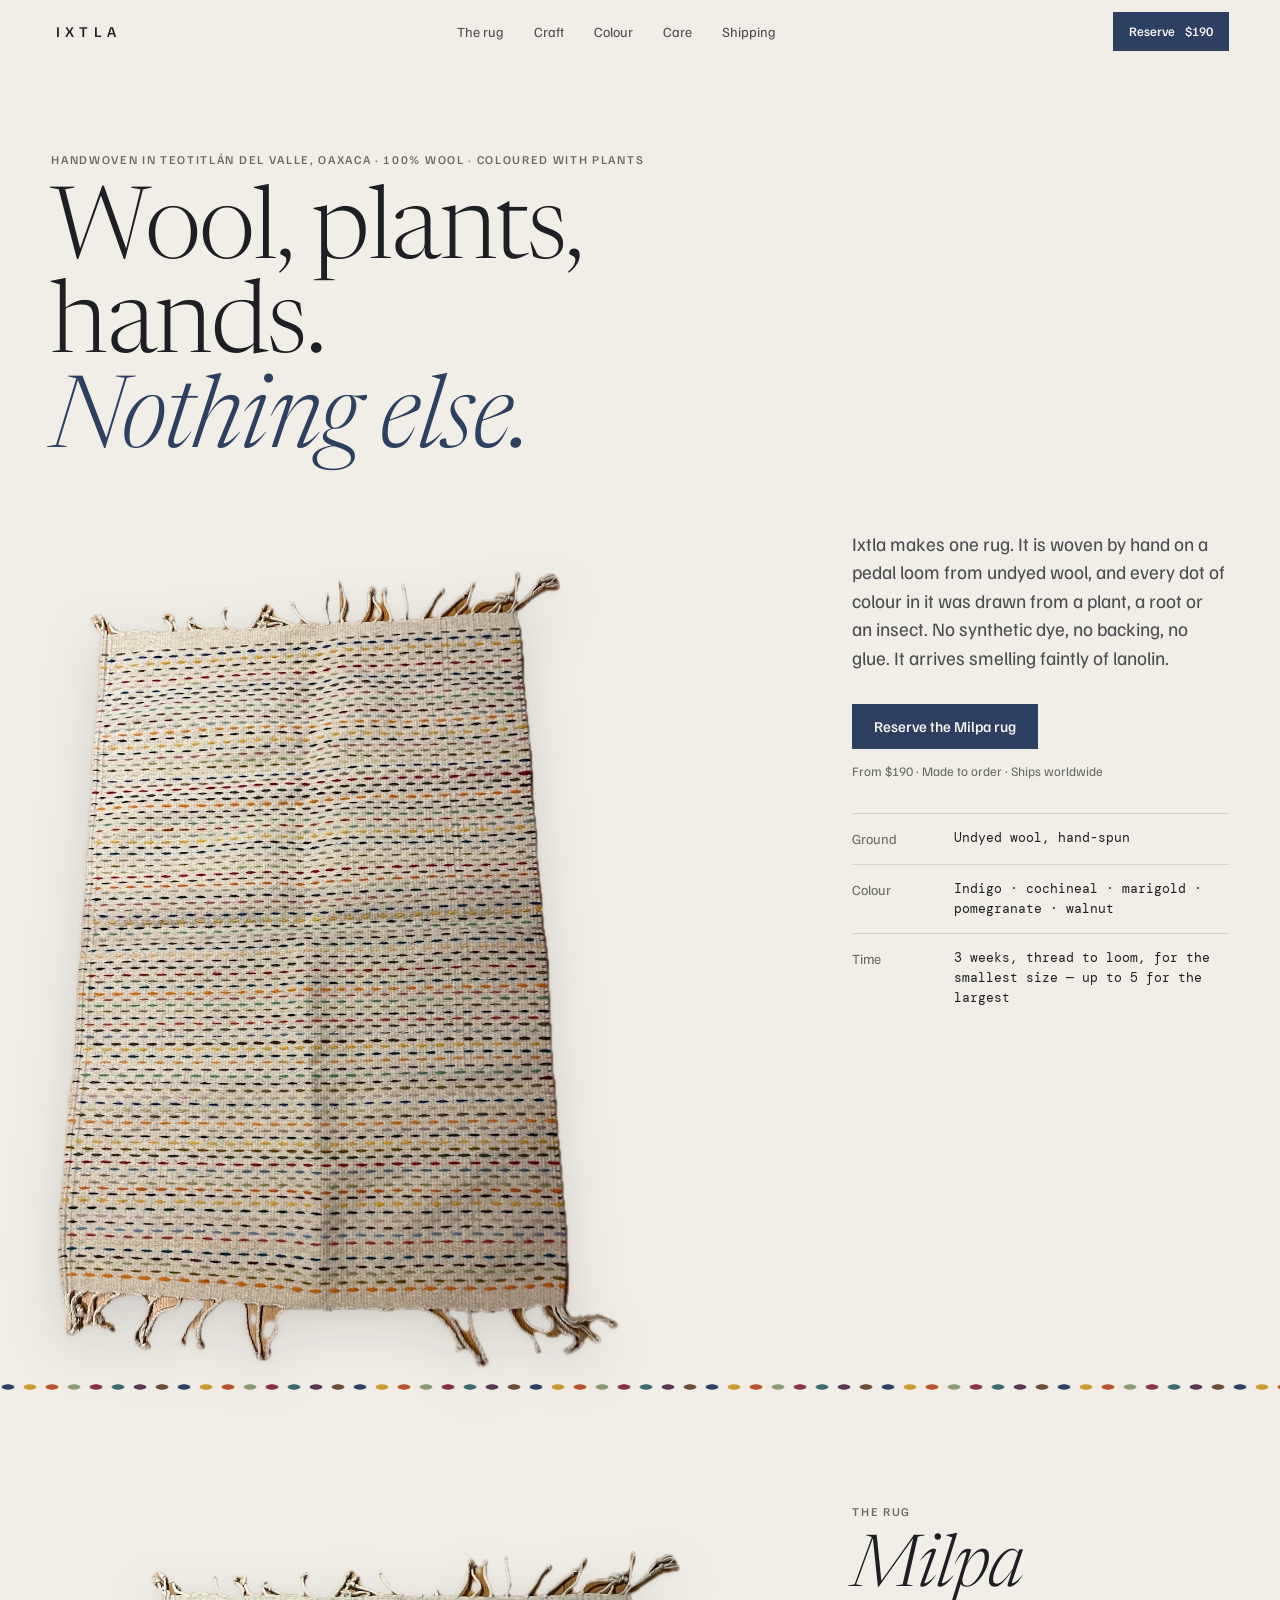
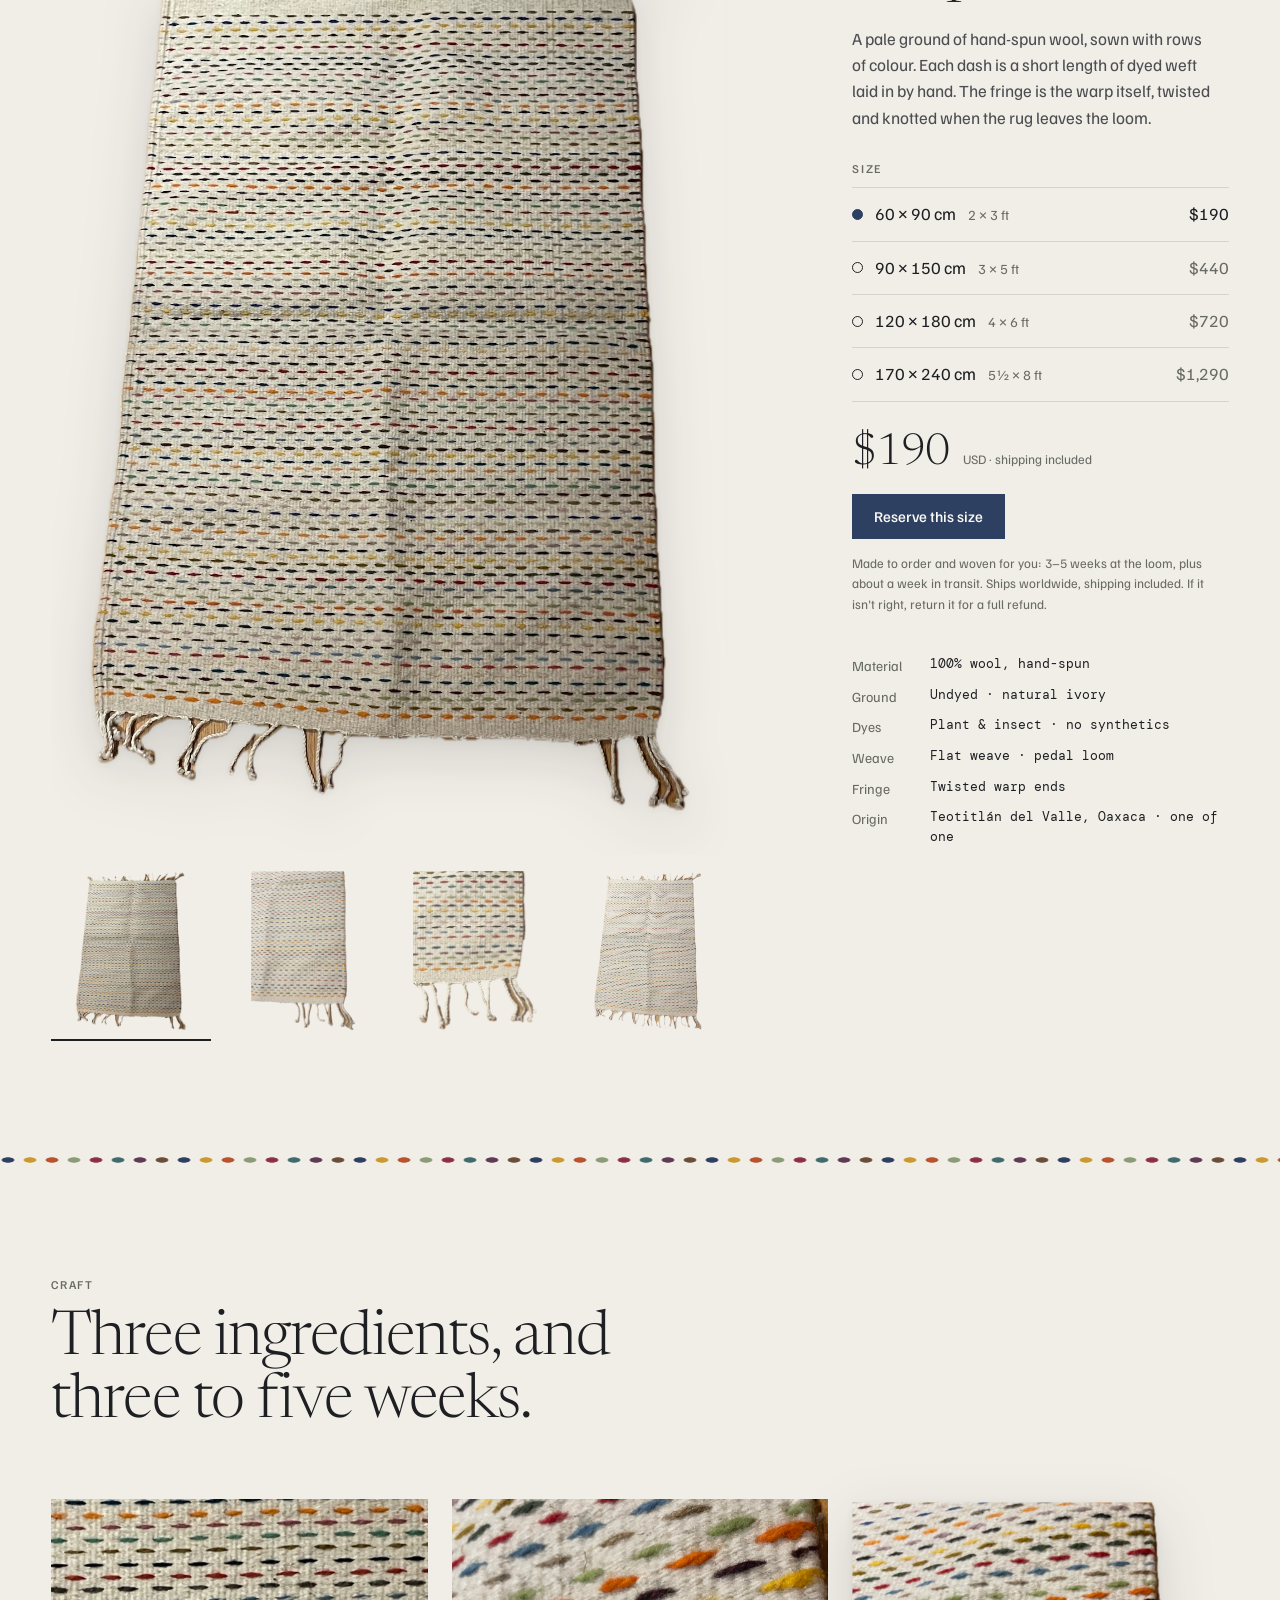
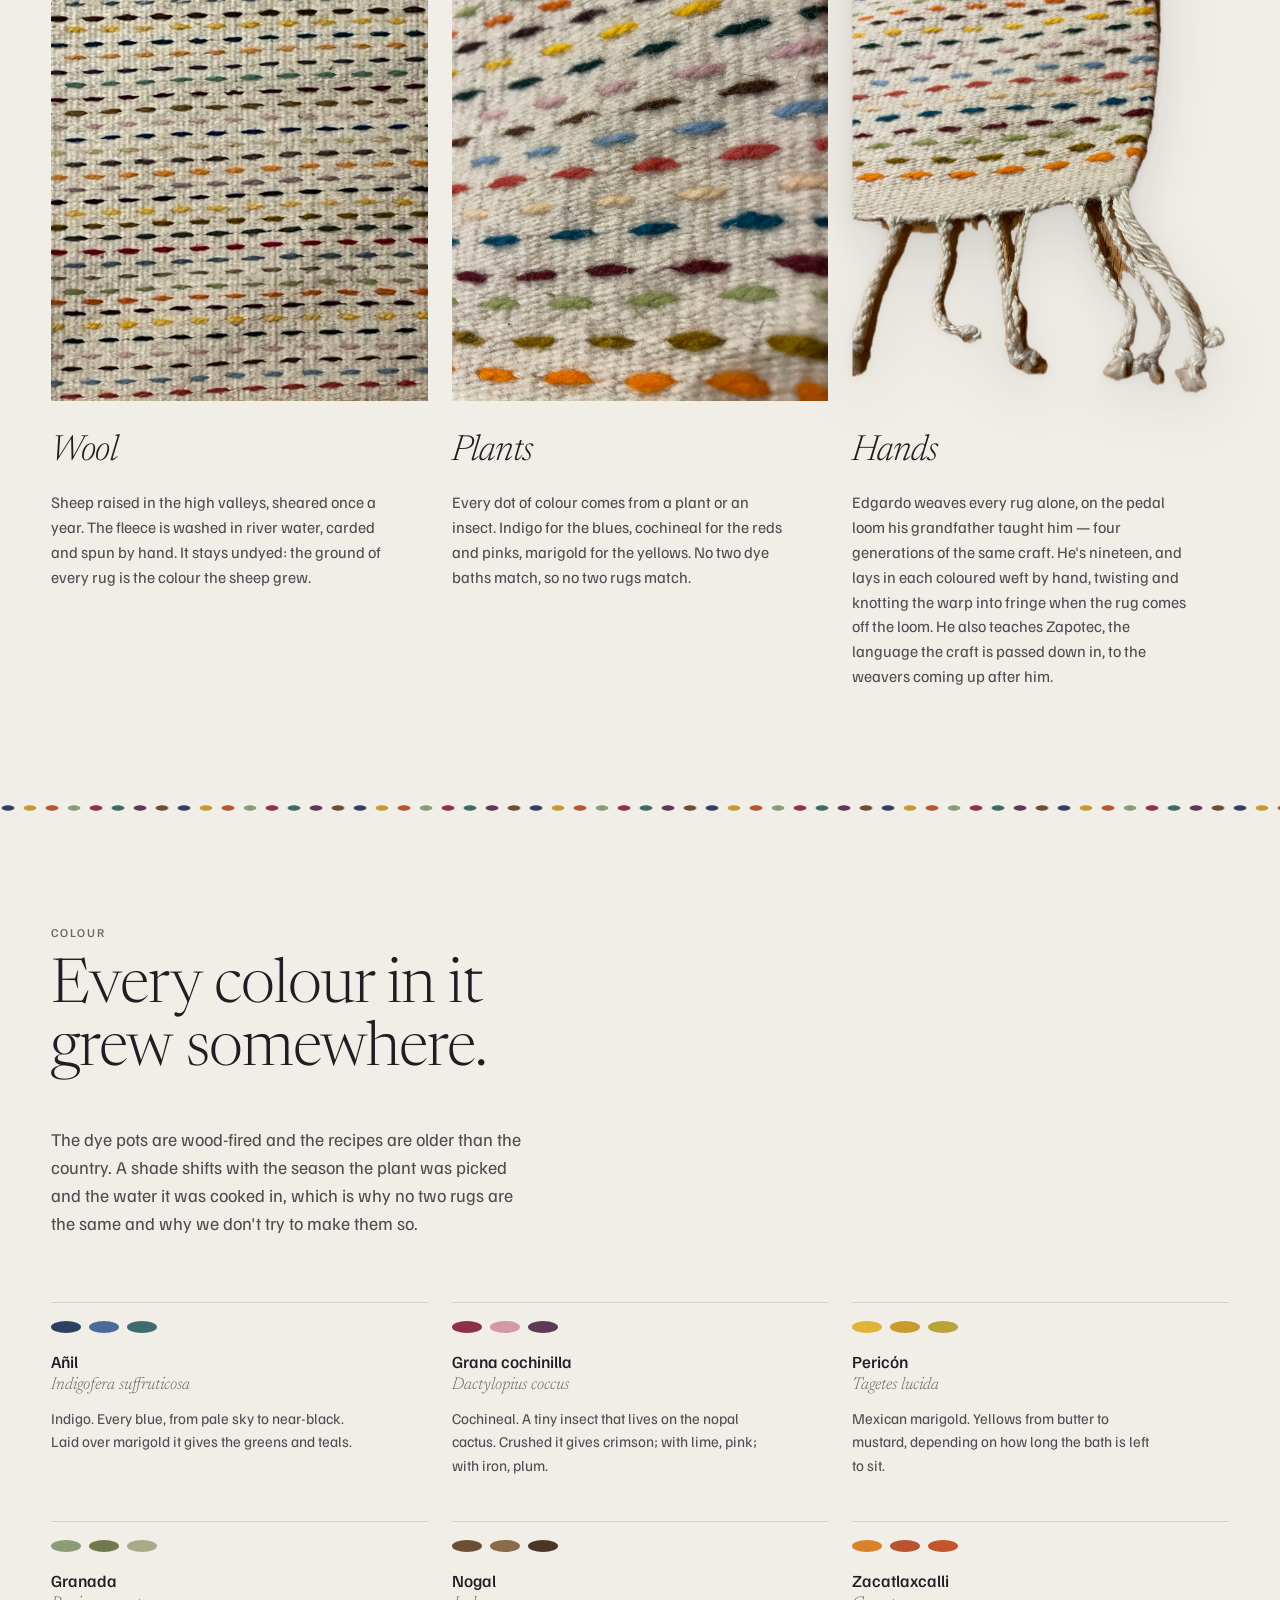
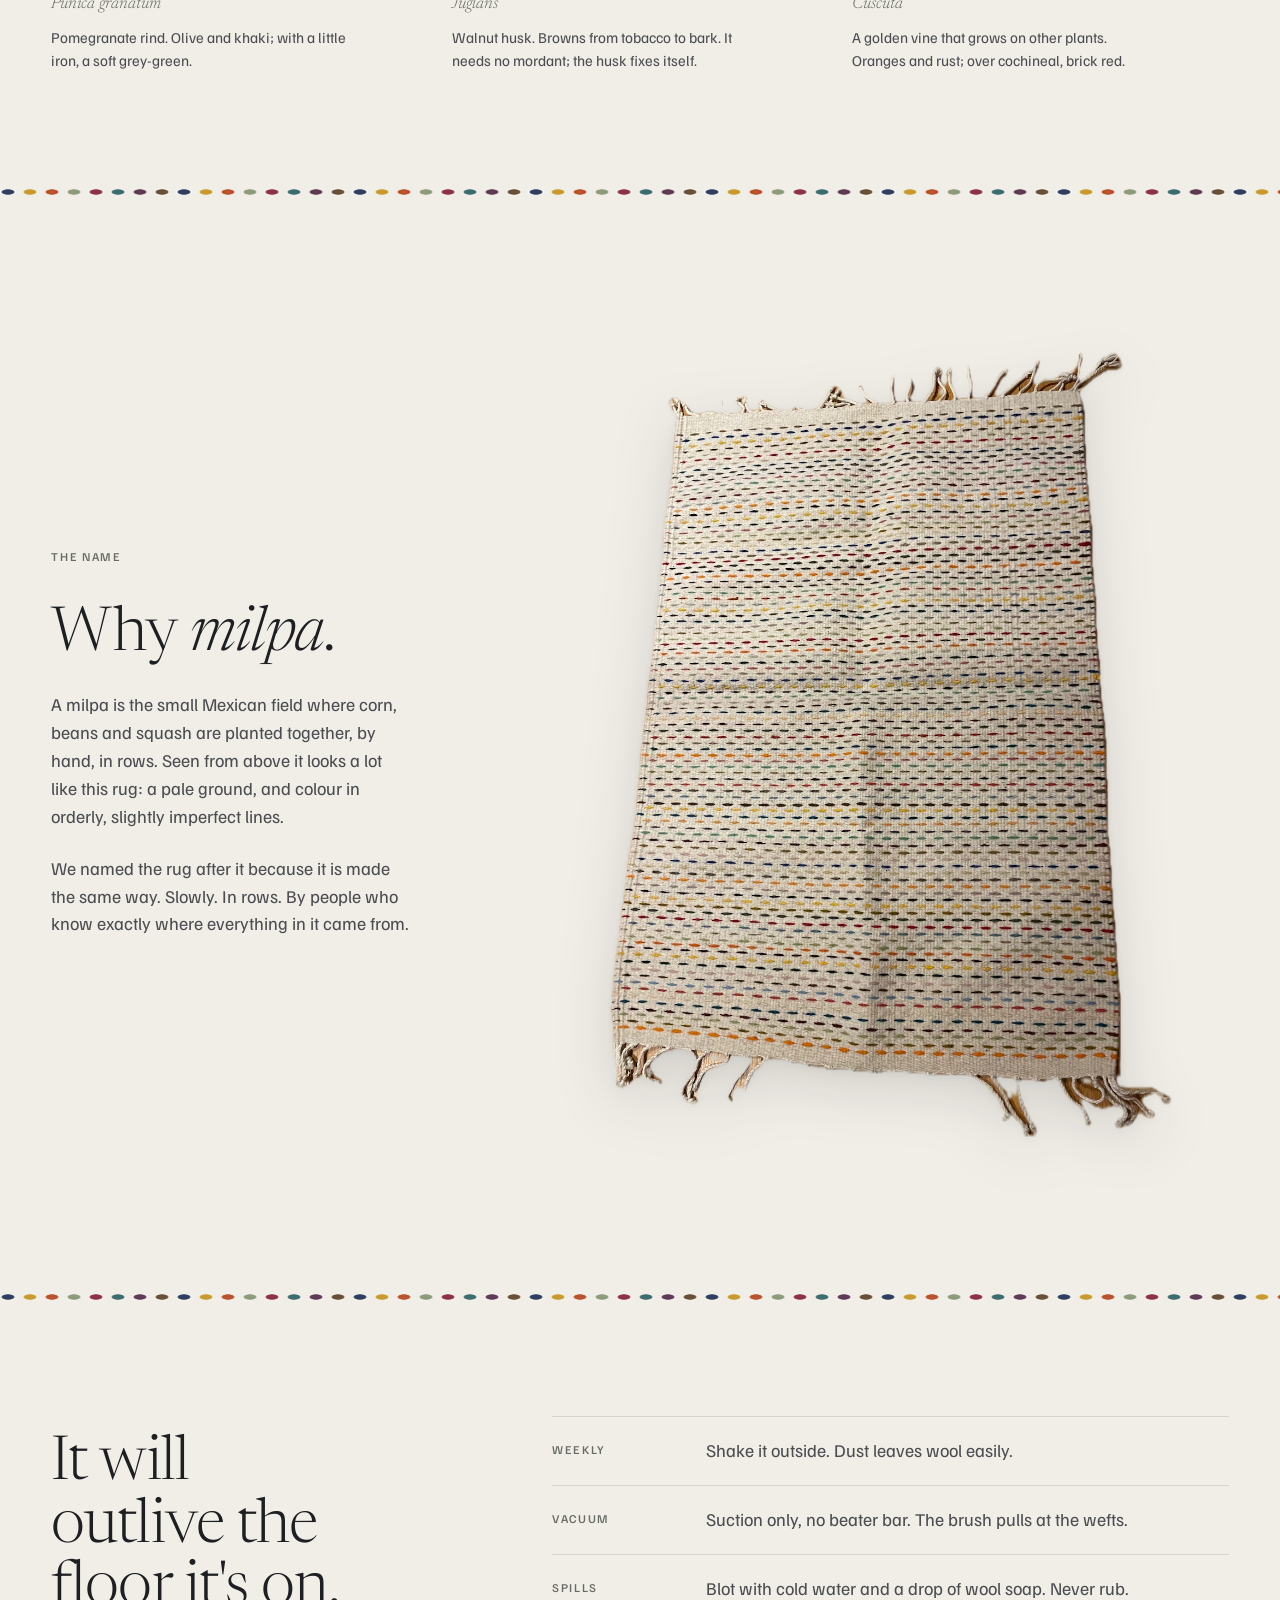
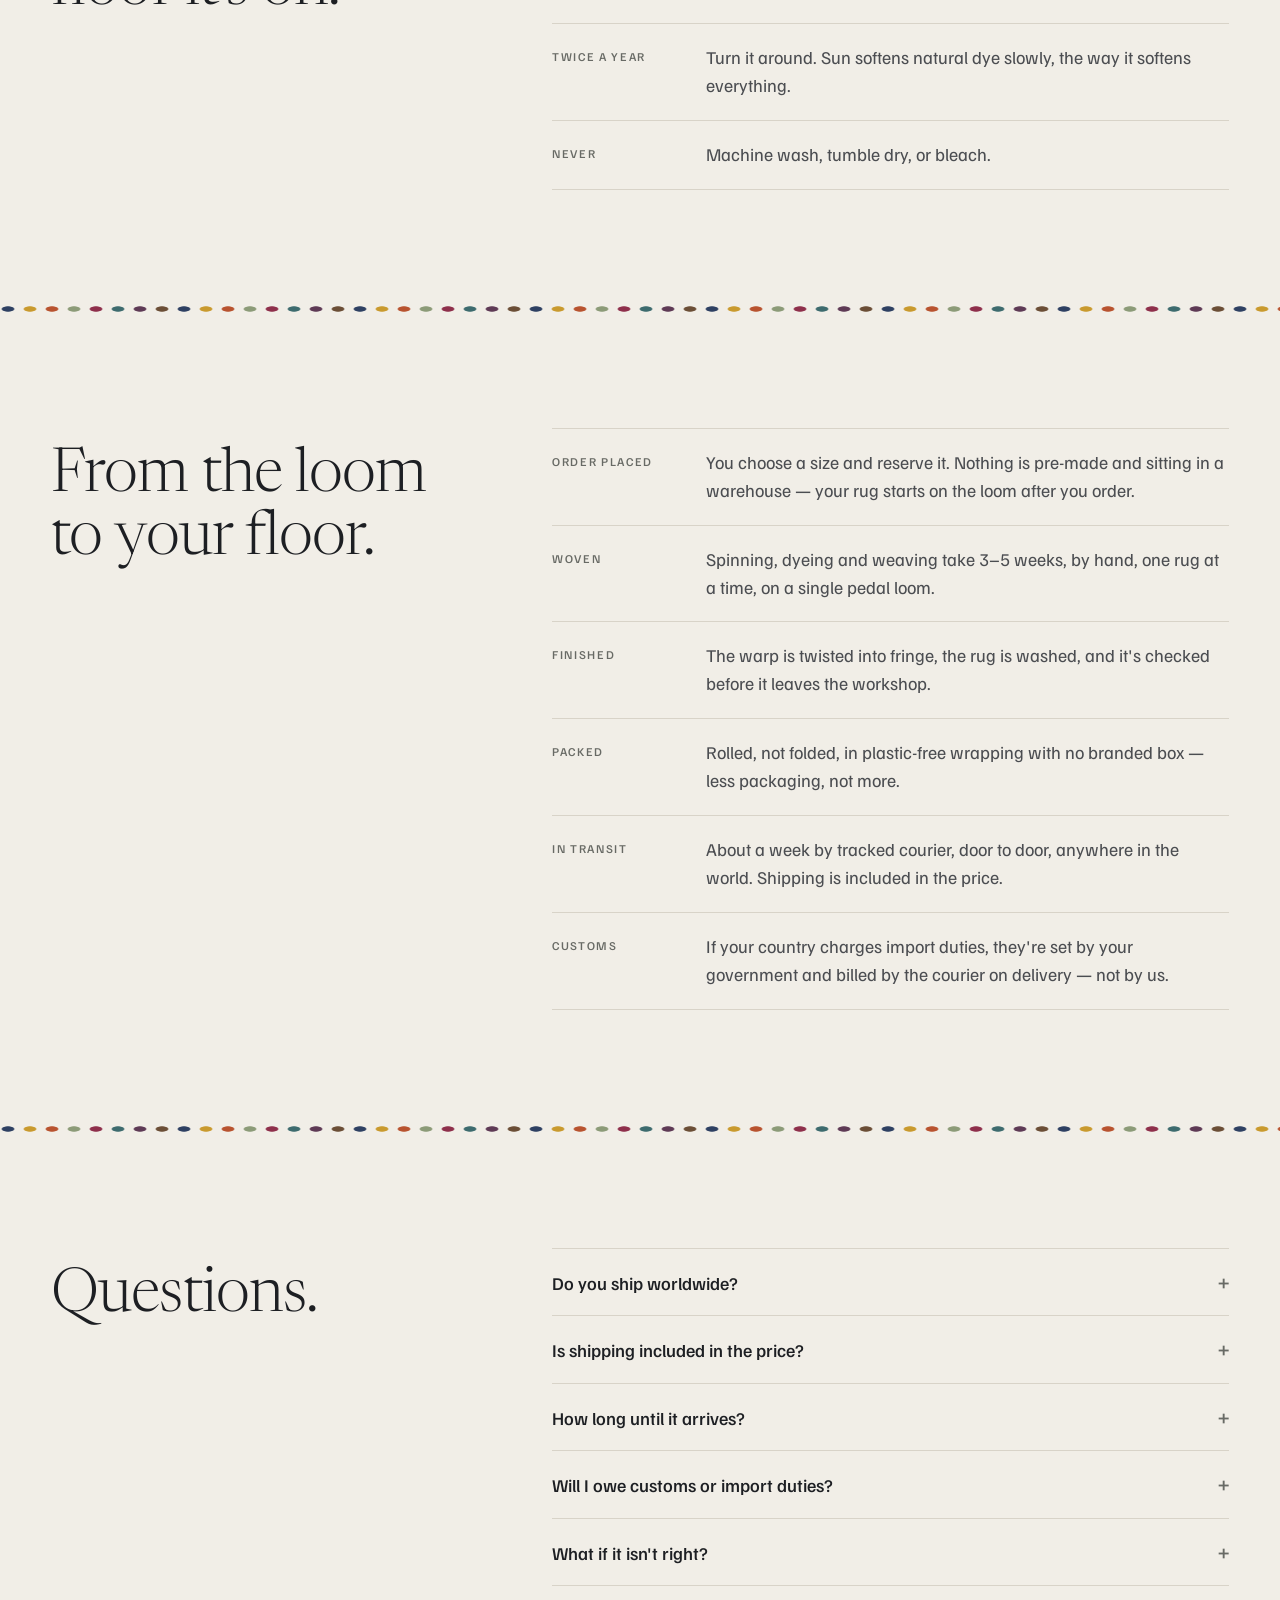
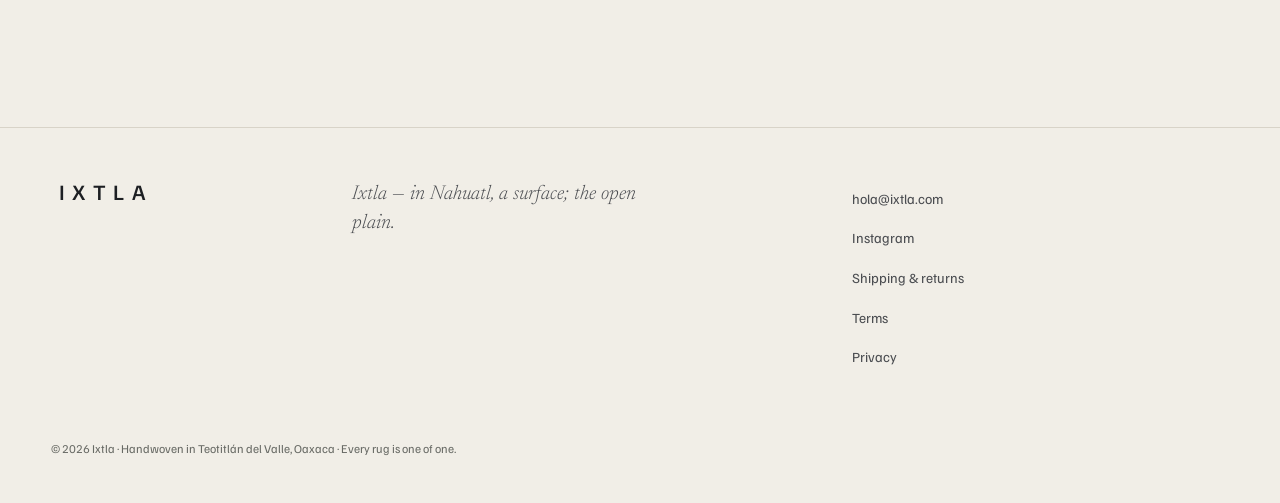
==== commit 3b023597: "Move Terms and Privacy to their own pages Extract the shared CSS to styles.css (was inline in index." ====
--- a/index.html
+++ b/index.html
@@ -8,198 +8,7 @@
 <link rel="preconnect" href="https://fonts.googleapis.com">
 <link rel="preconnect" href="https://fonts.gstatic.com" crossorigin>
 <link href="https://fonts.googleapis.com/css2?family=Newsreader:ital,opsz,wght@0,6..72,300;0,6..72,400;1,6..72,300;1,6..72,400&family=Familjen+Grotesk:ital,wght@0,400;0,500;0,600;1,400&family=DM+Mono:wght@400;500&display=swap" rel="stylesheet">
-<style>
-:root{
-  --wool:#F1EEE7;   /* undyed fleece, the ground of every rug */
-  --paper:#FAF8F4;
-  --ink:#1D1F23;
-  --ink-2:#4B4D51;
-  --mute:#686A65;   /* 4.7:1 on the wool ground, AA for small text */
-  --line:#D8D3C8;
-  --indigo:#2E4062; /* añil, the one accent */
-  --ochre:#C99A2E;
-  --rust:#B8532F;
-  --cochineal:#8E2F4B;
-  --sage:#8C9B78;
-  --teal:#3D6B6E;
-  --plum:#5E3A55;
-  --nogal:#6B4E36;
-  --nav:64px;
-  --serif:"Newsreader",Georgia,"Times New Roman",serif;
-  --sans:"Familjen Grotesk","Helvetica Neue",Arial,sans-serif;
-  --mono:"DM Mono",ui-monospace,"SF Mono",Menlo,monospace;
-}
-*{box-sizing:border-box}
-html{scroll-behavior:smooth;color-scheme:light}
-body{margin:0;background:var(--wool);color:var(--ink);font:400 17px/1.55 var(--sans);-webkit-font-smoothing:antialiased}
-img{display:block;width:100%;height:100%;object-fit:cover}
-figure{margin:0}
-fieldset{min-inline-size:0}
-[id]{scroll-margin-top:calc(var(--nav) + 24px)}
-.g12>*{min-width:0}
-a{color:inherit;text-decoration:none}
-a:focus-visible,button:focus-visible,.strip:focus-visible{outline:2px solid var(--indigo);outline-offset:3px}
-h1,h2,h3{font-family:var(--serif);font-weight:300;margin:0;text-wrap:balance;letter-spacing:-.015em}
-p{margin:0}
-.wrap{max-width:1440px;margin:0 auto;padding:0 clamp(20px,4vw,64px)}
-.eyebrow{font:500 12px/1 var(--sans);letter-spacing:.14em;text-transform:uppercase;color:var(--mute)}
-.g12{display:grid;grid-template-columns:repeat(12,1fr);gap:24px}
-
-/* the product, cut out of its photo: sits on the page itself with a soft shadow */
-.cut{display:grid;place-items:center}
-.cut img{width:auto;height:auto;max-width:92%;max-height:92%;object-fit:contain;filter:drop-shadow(0 18px 28px rgba(29,31,35,.14)) drop-shadow(0 2px 4px rgba(29,31,35,.06))}
-
-/* the rug's own mark: one row of dyed wefts, drawn in CSS */
-.grain{height:8px;margin:clamp(64px,9vw,136px) 0;background-repeat:repeat-x;background-size:176px 8px;
-  background-position:0 0,22px 0,44px 0,66px 0,88px 0,110px 0,132px 0,154px 0;
-  background-image:
-    radial-gradient(7px 3px at 8px 50%,var(--indigo) 0% 78%,transparent 100%),
-    radial-gradient(7px 3px at 8px 50%,var(--ochre) 0% 78%,transparent 100%),
-    radial-gradient(7px 3px at 8px 50%,var(--rust) 0% 78%,transparent 100%),
-    radial-gradient(7px 3px at 8px 50%,var(--sage) 0% 78%,transparent 100%),
-    radial-gradient(7px 3px at 8px 50%,var(--cochineal) 0% 78%,transparent 100%),
-    radial-gradient(7px 3px at 8px 50%,var(--teal) 0% 78%,transparent 100%),
-    radial-gradient(7px 3px at 8px 50%,var(--plum) 0% 78%,transparent 100%),
-    radial-gradient(7px 3px at 8px 50%,var(--nogal) 0% 78%,transparent 100%)}
-
-/* header: translucent, and its hairline only appears once content scrolls beneath it */
-.top{position:sticky;top:0;z-index:10;height:var(--nav);background:color-mix(in srgb,var(--wool) 86%,transparent);backdrop-filter:blur(10px);-webkit-backdrop-filter:blur(10px);border-bottom:1px solid transparent;animation:edge linear both;animation-timeline:scroll(root);animation-range:0px 80px}
-@keyframes edge{to{border-color:var(--line)}}
-@supports not (animation-timeline:scroll()){.top{border-color:var(--line)}}
-.top .wrap{height:100%;display:flex;align-items:center;justify-content:space-between;gap:24px}
-.mark{font:500 15px/1 var(--sans);letter-spacing:.34em;text-transform:uppercase;padding-left:.34em}
-.top nav{display:flex;gap:30px;font-size:14px}
-.top nav a{color:var(--ink-2);transition:color .2s;padding:8px 0}
-.top nav a:hover{color:var(--ink)}
-.cta{display:inline-flex;align-items:center;gap:10px;background:var(--indigo);color:var(--paper);padding:15px 22px;font:500 15px/1 var(--sans);transition:background .2s,transform .08s;white-space:nowrap}
-.cta:hover{background:var(--ink)}
-.cta:active{transform:scale(.97)}
-.cta.small{padding:13px 16px;font-size:13px}
-.cta b{font-weight:500;font-variant-numeric:tabular-nums}
-
-/* hero */
-.hero{padding-top:clamp(44px,7vw,104px)}
-.hero h1{font-size:clamp(48px,7.8vw,118px);line-height:.95;max-width:11ch;margin-top:22px}
-.hero h1 em{color:var(--indigo)}
-.hero .g12{margin-top:clamp(36px,4.5vw,64px);align-items:start}
-.hero-img{grid-column:1/8;height:min(82vh,980px);place-items:center start}
-.hero-side{grid-column:9/13;position:sticky;top:calc(var(--nav) + 40px);display:grid;gap:32px}
-.lede{font-size:19px;line-height:1.5;color:var(--ink-2);max-width:34ch}
-.hero-cta{display:grid;gap:12px;justify-items:start}
-.hero-cta small{font-size:13px;color:var(--mute)}
-.facts{display:grid;gap:0;margin:0}
-.facts div{display:grid;grid-template-columns:86px 1fr;gap:16px;padding:14px 0;border-top:1px solid var(--line);font-size:14px}
-.facts dt{color:var(--mute)}
-.facts dd{margin:0;font-family:var(--mono);font-size:12.5px;line-height:1.6;color:var(--ink)}
-
-/* product: a native scroll-snap strip, so it tracks the finger and carries momentum on its own */
-.gallery{grid-column:1/8}
-.strip{display:flex;overflow-x:auto;scroll-snap-type:x mandatory;scroll-behavior:smooth;scrollbar-width:none;overscroll-behavior-x:contain}
-.strip::-webkit-scrollbar{display:none}
-.strip figure{flex:0 0 100%;scroll-snap-align:start;aspect-ratio:4/5}
-.thumbs{display:grid;grid-template-columns:repeat(4,1fr);gap:12px;margin-top:16px;aspect-ratio:4/1} /* reserves the row before JS fills it */
-.thumbs button{padding:0 0 8px;border:0;border-bottom:2px solid transparent;background:none;cursor:pointer;opacity:.7;transition:opacity .2s,transform .08s;outline-offset:3px}
-.thumbs button[aria-pressed=true]{opacity:1;border-bottom-color:var(--ink)}
-.thumbs button:hover,.thumbs button:active{opacity:1}
-.thumbs button:active{transform:scale(.96)}
-.thumbs img{aspect-ratio:1;height:auto;object-fit:contain}
-.buy{grid-column:9/13;position:sticky;top:calc(var(--nav) + 40px)}
-.buy h2{font-size:clamp(52px,5.6vw,80px);line-height:1;margin:16px 0 20px}
-.buy h2 em{font-style:italic}
-.buy .desc{color:var(--ink-2);max-width:36ch}
-.sizes{border:0;padding:0;margin:32px 0 0;position:relative}
-.sizes legend{padding:0;margin-bottom:12px}
-.size{display:flex;justify-content:space-between;align-items:baseline;gap:16px;padding:13px 0;border-top:1px solid var(--line);cursor:pointer;font-variant-numeric:tabular-nums}
-.size:last-of-type{border-bottom:1px solid var(--line)}
-.size input{position:absolute;opacity:0;width:1px;height:1px;pointer-events:none}
-.size .dim{display:flex;align-items:baseline;gap:12px}
-.size .dim::before{content:"";width:9px;height:9px;border:1px solid var(--ink);border-radius:50%;align-self:center;transition:background .15s}
-.size .in{color:var(--mute);font-size:14px}
-.size .p{color:var(--mute)}
-.size:has(input:checked) .dim::before{background:var(--indigo);border-color:var(--indigo)}
-.size:has(input:checked) .p{color:var(--ink)}
-.size:has(input:focus-visible){outline:2px solid var(--indigo);outline-offset:4px}
-.price{display:flex;align-items:baseline;gap:14px;margin:30px 0 18px}
-.price b{font:300 44px/1 var(--serif);letter-spacing:-.02em;font-variant-numeric:tabular-nums}
-.price span{font-size:13px;color:var(--mute)}
-.note{font-size:13px;color:var(--mute);margin-top:14px;line-height:1.6}
-.ledger{display:grid;grid-template-columns:auto 1fr;gap:9px 28px;margin:40px 0 0;font-size:14px}
-.ledger dt{color:var(--mute)}
-.ledger dd{margin:0;font-family:var(--mono);font-size:12.5px;line-height:1.55}
-
-/* craft */
-.sec-h{max-width:20ch;font-size:clamp(38px,4.8vw,66px);line-height:1.02;margin-top:18px}
-.three{margin-top:clamp(40px,5vw,64px)}
-.three > div{grid-column:span 4}
-.three figure{aspect-ratio:3/4}
-.three .cut img{max-width:100%;max-height:100%}
-.three h3{font-size:36px;font-style:italic;margin:24px 0 10px}
-.three p{color:var(--ink-2);font-size:16px;max-width:38ch}
-
-/* colour */
-.colour-intro{grid-column:1/7;color:var(--ink-2);max-width:48ch;font-size:18px;margin-top:20px}
-.dyes{margin-top:clamp(40px,5vw,64px);row-gap:44px}
-.dye{grid-column:span 4;border-top:1px solid var(--line);padding-top:18px}
-.lenses{display:flex;gap:8px;margin-bottom:18px}
-.lens{width:30px;height:12px;border-radius:50%}
-.dye h3{font:500 17px/1.3 var(--sans);letter-spacing:0}
-.dye .lat{display:block;font:italic 300 17px/1.3 var(--serif);color:var(--mute);margin-top:2px}
-.dye p{font-size:15px;color:var(--ink-2);margin-top:10px;max-width:34ch}
-
-/* story */
-.story{align-items:center}
-.story .txt{grid-column:1/5;display:grid;gap:24px}
-.story .txt p:not(.eyebrow){color:var(--ink-2);max-width:36ch;font-size:18px}
-.story figure{grid-column:6/13;aspect-ratio:1}
-
-/* care */
-.care h2{grid-column:1/5}
-.care ol{grid-column:6/13;list-style:none;padding:0;margin:0}
-.care li{display:grid;grid-template-columns:130px 1fr;gap:24px;padding:20px 0;border-top:1px solid var(--line);font-size:18px}
-.care li:last-child{border-bottom:1px solid var(--line)}
-.care li span{font:500 12px/1.9 var(--sans);letter-spacing:.14em;text-transform:uppercase;color:var(--mute);padding-top:2px}
-.care li p{color:var(--ink-2)}
-
-/* faq */
-.faq h2{grid-column:1/5}
-.faq .list{grid-column:6/13}
-.faq details{border-top:1px solid var(--line);padding:20px 0}
-.faq details:last-of-type{border-bottom:1px solid var(--line)}
-.faq summary{cursor:pointer;list-style:none;display:flex;justify-content:space-between;align-items:baseline;gap:16px;font:500 18px/1.3 var(--sans)}
-.faq summary::-webkit-details-marker{display:none}
-.faq summary::after{content:"+";color:var(--mute);font-size:20px}
-.faq details[open] summary::after{content:"–"}
-.faq p{color:var(--ink-2);margin-top:14px;max-width:44ch;font-size:16px}
-
-/* legal: terms & privacy, plain prose, no icon-list */
-.legal .txt{grid-column:1/8;display:grid;gap:16px;margin-top:20px}
-.legal .txt p{color:var(--ink-2);max-width:62ch;font-size:16px;line-height:1.6}
-.legal .txt a{text-decoration:underline;text-underline-offset:3px}
-
-/* footer */
-footer{margin-top:clamp(88px,11vw,170px);border-top:1px solid var(--line);padding:52px 0 44px}
-.foot .mark{grid-column:1/4;font-size:22px;align-self:start}
-.foot .def{grid-column:4/8;font:italic 300 20px/1.45 var(--serif);color:var(--ink-2);max-width:26ch}
-.foot .links{grid-column:9/13;display:grid;gap:2px;font-size:14px;align-content:start;justify-items:start}
-.foot .links a{color:var(--ink-2);padding:8px 0}
-.foot .links a:hover{color:var(--ink)}
-.foot small{grid-column:1/13;color:var(--mute);font-size:12px;margin-top:40px}
-
-@media (max-height:980px){.buy{position:static}}
-@media (max-width:900px){
-  .hero-img,.hero-side,.gallery,.buy,.three > div,.colour-intro,.story .txt,.story figure,.care h2,.care ol,.faq h2,.faq .list,.legal .txt,.foot .mark,.foot .def,.foot .links{grid-column:1/-1}
-  .hero-side,.buy{position:static}
-  .top nav{display:none}
-  .dye{grid-column:span 6}
-  .hero-img{height:auto;place-items:center}
-  .hero-img img{max-height:72vh}
-  .three > div + div{margin-top:24px}
-  .care li{grid-template-columns:1fr;gap:6px}
-}
-@media (max-width:560px){.dye{grid-column:1/-1}.thumbs{gap:8px}}
-@media (prefers-reduced-motion:reduce){html,.strip{scroll-behavior:auto}}
-@media (prefers-reduced-transparency:reduce){.top{background:var(--wool);backdrop-filter:none;-webkit-backdrop-filter:none}}
-</style>
+<link rel="stylesheet" href="styles.css">
 </head>
 <body>
 
@@ -415,31 +224,6 @@
   </div>
 </section>
 
-<div class="grain" aria-hidden="true"></div>
-
-<section id="terms" class="wrap g12 legal">
-  <h2 class="sec-h">Terms.</h2>
-  <div class="txt">
-    <p>Every Ixtla rug is made to order. When you place an order, Edgardo begins weaving it by hand — nothing is pre-made or held in stock, so an order can't be changed or cancelled once weaving has started.</p>
-    <p>Each rug is one of one. Small variations in colour, weave and fringe come from natural dye and handwork — they're part of the rug, not a defect.</p>
-    <p>Prices are shown in USD and include worldwide shipping. Payment is processed securely by Stripe; Ixtla never sees or stores your card details.</p>
-    <p>See <a href="#shipping">Shipping &amp; handling</a> for delivery timing and our return policy.</p>
-    <p>Questions about an order? Write to <a href="mailto:hola@ixtla.com">hola@ixtla.com</a>.</p>
-  </div>
-</section>
-
-<div class="grain" aria-hidden="true"></div>
-
-<section id="privacy" class="wrap g12 legal">
-  <h2 class="sec-h">Privacy.</h2>
-  <div class="txt">
-    <p>To make and ship your rug, we collect your name, email, phone number and shipping address at checkout, through Stripe. That's all we ask for.</p>
-    <p>We use it only to fulfil your order and to contact you about it — never to sell to, or share with, anyone beyond the people who need it to get your rug to you: Stripe, who processes payment, and the courier who delivers it.</p>
-    <p>This site runs no analytics, trackers or advertising cookies. Stripe's checkout page sets its own cookies to process payment securely, governed by <a href="https://stripe.com/privacy" rel="noopener">Stripe's privacy policy</a>.</p>
-    <p>We keep order records as long as needed for accounting and tax purposes. Write to <a href="mailto:hola@ixtla.com">hola@ixtla.com</a> any time to ask what we hold about you or to have it deleted.</p>
-  </div>
-</section>
-
 </main>
 
 <footer>
@@ -450,8 +234,8 @@
       <a href="mailto:hola@ixtla.com">hola@ixtla.com</a>
       <a href="https://instagram.com/_ixtla_" rel="noopener">Instagram</a>
       <a href="#shipping">Shipping &amp; returns</a>
-      <a href="#terms">Terms</a>
-      <a href="#privacy">Privacy</a>
+      <a href="terms.html">Terms</a>
+      <a href="privacy.html">Privacy</a>
     </div>
     <small>© 2026 Ixtla · Handwoven in Teotitlán del Valle, Oaxaca · Every rug is one of one.</small>
   </div>
--- a/styles.css
+++ b/styles.css
@@ -0,0 +1,192 @@
+:root{
+  --wool:#F1EEE7;   /* undyed fleece, the ground of every rug */
+  --paper:#FAF8F4;
+  --ink:#1D1F23;
+  --ink-2:#4B4D51;
+  --mute:#686A65;   /* 4.7:1 on the wool ground, AA for small text */
+  --line:#D8D3C8;
+  --indigo:#2E4062; /* añil, the one accent */
+  --ochre:#C99A2E;
+  --rust:#B8532F;
+  --cochineal:#8E2F4B;
+  --sage:#8C9B78;
+  --teal:#3D6B6E;
+  --plum:#5E3A55;
+  --nogal:#6B4E36;
+  --nav:64px;
+  --serif:"Newsreader",Georgia,"Times New Roman",serif;
+  --sans:"Familjen Grotesk","Helvetica Neue",Arial,sans-serif;
+  --mono:"DM Mono",ui-monospace,"SF Mono",Menlo,monospace;
+}
+*{box-sizing:border-box}
+html{scroll-behavior:smooth;color-scheme:light}
+body{margin:0;background:var(--wool);color:var(--ink);font:400 17px/1.55 var(--sans);-webkit-font-smoothing:antialiased}
+img{display:block;width:100%;height:100%;object-fit:cover}
+figure{margin:0}
+fieldset{min-inline-size:0}
+[id]{scroll-margin-top:calc(var(--nav) + 24px)}
+.g12>*{min-width:0}
+a{color:inherit;text-decoration:none}
+a:focus-visible,button:focus-visible,.strip:focus-visible{outline:2px solid var(--indigo);outline-offset:3px}
+h1,h2,h3{font-family:var(--serif);font-weight:300;margin:0;text-wrap:balance;letter-spacing:-.015em}
+p{margin:0}
+.wrap{max-width:1440px;margin:0 auto;padding:0 clamp(20px,4vw,64px)}
+.eyebrow{font:500 12px/1 var(--sans);letter-spacing:.14em;text-transform:uppercase;color:var(--mute)}
+.g12{display:grid;grid-template-columns:repeat(12,1fr);gap:24px}
+
+/* the product, cut out of its photo: sits on the page itself with a soft shadow */
+.cut{display:grid;place-items:center}
+.cut img{width:auto;height:auto;max-width:92%;max-height:92%;object-fit:contain;filter:drop-shadow(0 18px 28px rgba(29,31,35,.14)) drop-shadow(0 2px 4px rgba(29,31,35,.06))}
+
+/* the rug's own mark: one row of dyed wefts, drawn in CSS */
+.grain{height:8px;margin:clamp(64px,9vw,136px) 0;background-repeat:repeat-x;background-size:176px 8px;
+  background-position:0 0,22px 0,44px 0,66px 0,88px 0,110px 0,132px 0,154px 0;
+  background-image:
+    radial-gradient(7px 3px at 8px 50%,var(--indigo) 0% 78%,transparent 100%),
+    radial-gradient(7px 3px at 8px 50%,var(--ochre) 0% 78%,transparent 100%),
+    radial-gradient(7px 3px at 8px 50%,var(--rust) 0% 78%,transparent 100%),
+    radial-gradient(7px 3px at 8px 50%,var(--sage) 0% 78%,transparent 100%),
+    radial-gradient(7px 3px at 8px 50%,var(--cochineal) 0% 78%,transparent 100%),
+    radial-gradient(7px 3px at 8px 50%,var(--teal) 0% 78%,transparent 100%),
+    radial-gradient(7px 3px at 8px 50%,var(--plum) 0% 78%,transparent 100%),
+    radial-gradient(7px 3px at 8px 50%,var(--nogal) 0% 78%,transparent 100%)}
+
+/* header: translucent, and its hairline only appears once content scrolls beneath it */
+.top{position:sticky;top:0;z-index:10;height:var(--nav);background:color-mix(in srgb,var(--wool) 86%,transparent);backdrop-filter:blur(10px);-webkit-backdrop-filter:blur(10px);border-bottom:1px solid transparent;animation:edge linear both;animation-timeline:scroll(root);animation-range:0px 80px}
+@keyframes edge{to{border-color:var(--line)}}
+@supports not (animation-timeline:scroll()){.top{border-color:var(--line)}}
+.top .wrap{height:100%;display:flex;align-items:center;justify-content:space-between;gap:24px}
+.mark{font:500 15px/1 var(--sans);letter-spacing:.34em;text-transform:uppercase;padding-left:.34em}
+.top nav{display:flex;gap:30px;font-size:14px}
+.top nav a{color:var(--ink-2);transition:color .2s;padding:8px 0}
+.top nav a:hover{color:var(--ink)}
+.cta{display:inline-flex;align-items:center;gap:10px;background:var(--indigo);color:var(--paper);padding:15px 22px;font:500 15px/1 var(--sans);transition:background .2s,transform .08s;white-space:nowrap}
+.cta:hover{background:var(--ink)}
+.cta:active{transform:scale(.97)}
+.cta.small{padding:13px 16px;font-size:13px}
+.cta b{font-weight:500;font-variant-numeric:tabular-nums}
+
+/* hero */
+.hero{padding-top:clamp(44px,7vw,104px)}
+.hero h1{font-size:clamp(48px,7.8vw,118px);line-height:.95;max-width:11ch;margin-top:22px}
+.hero h1 em{color:var(--indigo)}
+.hero .g12{margin-top:clamp(36px,4.5vw,64px);align-items:start}
+.hero-img{grid-column:1/8;height:min(82vh,980px);place-items:center start}
+.hero-side{grid-column:9/13;position:sticky;top:calc(var(--nav) + 40px);display:grid;gap:32px}
+.lede{font-size:19px;line-height:1.5;color:var(--ink-2);max-width:34ch}
+.hero-cta{display:grid;gap:12px;justify-items:start}
+.hero-cta small{font-size:13px;color:var(--mute)}
+.facts{display:grid;gap:0;margin:0}
+.facts div{display:grid;grid-template-columns:86px 1fr;gap:16px;padding:14px 0;border-top:1px solid var(--line);font-size:14px}
+.facts dt{color:var(--mute)}
+.facts dd{margin:0;font-family:var(--mono);font-size:12.5px;line-height:1.6;color:var(--ink)}
+
+/* product: a native scroll-snap strip, so it tracks the finger and carries momentum on its own */
+.gallery{grid-column:1/8}
+.strip{display:flex;overflow-x:auto;scroll-snap-type:x mandatory;scroll-behavior:smooth;scrollbar-width:none;overscroll-behavior-x:contain}
+.strip::-webkit-scrollbar{display:none}
+.strip figure{flex:0 0 100%;scroll-snap-align:start;aspect-ratio:4/5}
+.thumbs{display:grid;grid-template-columns:repeat(4,1fr);gap:12px;margin-top:16px;aspect-ratio:4/1} /* reserves the row before JS fills it */
+.thumbs button{padding:0 0 8px;border:0;border-bottom:2px solid transparent;background:none;cursor:pointer;opacity:.7;transition:opacity .2s,transform .08s;outline-offset:3px}
+.thumbs button[aria-pressed=true]{opacity:1;border-bottom-color:var(--ink)}
+.thumbs button:hover,.thumbs button:active{opacity:1}
+.thumbs button:active{transform:scale(.96)}
+.thumbs img{aspect-ratio:1;height:auto;object-fit:contain}
+.buy{grid-column:9/13;position:sticky;top:calc(var(--nav) + 40px)}
+.buy h2{font-size:clamp(52px,5.6vw,80px);line-height:1;margin:16px 0 20px}
+.buy h2 em{font-style:italic}
+.buy .desc{color:var(--ink-2);max-width:36ch}
+.sizes{border:0;padding:0;margin:32px 0 0;position:relative}
+.sizes legend{padding:0;margin-bottom:12px}
+.size{display:flex;justify-content:space-between;align-items:baseline;gap:16px;padding:13px 0;border-top:1px solid var(--line);cursor:pointer;font-variant-numeric:tabular-nums}
+.size:last-of-type{border-bottom:1px solid var(--line)}
+.size input{position:absolute;opacity:0;width:1px;height:1px;pointer-events:none}
+.size .dim{display:flex;align-items:baseline;gap:12px}
+.size .dim::before{content:"";width:9px;height:9px;border:1px solid var(--ink);border-radius:50%;align-self:center;transition:background .15s}
+.size .in{color:var(--mute);font-size:14px}
+.size .p{color:var(--mute)}
+.size:has(input:checked) .dim::before{background:var(--indigo);border-color:var(--indigo)}
+.size:has(input:checked) .p{color:var(--ink)}
+.size:has(input:focus-visible){outline:2px solid var(--indigo);outline-offset:4px}
+.price{display:flex;align-items:baseline;gap:14px;margin:30px 0 18px}
+.price b{font:300 44px/1 var(--serif);letter-spacing:-.02em;font-variant-numeric:tabular-nums}
+.price span{font-size:13px;color:var(--mute)}
+.note{font-size:13px;color:var(--mute);margin-top:14px;line-height:1.6}
+.ledger{display:grid;grid-template-columns:auto 1fr;gap:9px 28px;margin:40px 0 0;font-size:14px}
+.ledger dt{color:var(--mute)}
+.ledger dd{margin:0;font-family:var(--mono);font-size:12.5px;line-height:1.55}
+
+/* craft */
+.sec-h{max-width:20ch;font-size:clamp(38px,4.8vw,66px);line-height:1.02;margin-top:18px}
+.three{margin-top:clamp(40px,5vw,64px)}
+.three > div{grid-column:span 4}
+.three figure{aspect-ratio:3/4}
+.three .cut img{max-width:100%;max-height:100%}
+.three h3{font-size:36px;font-style:italic;margin:24px 0 10px}
+.three p{color:var(--ink-2);font-size:16px;max-width:38ch}
+
+/* colour */
+.colour-intro{grid-column:1/7;color:var(--ink-2);max-width:48ch;font-size:18px;margin-top:20px}
+.dyes{margin-top:clamp(40px,5vw,64px);row-gap:44px}
+.dye{grid-column:span 4;border-top:1px solid var(--line);padding-top:18px}
+.lenses{display:flex;gap:8px;margin-bottom:18px}
+.lens{width:30px;height:12px;border-radius:50%}
+.dye h3{font:500 17px/1.3 var(--sans);letter-spacing:0}
+.dye .lat{display:block;font:italic 300 17px/1.3 var(--serif);color:var(--mute);margin-top:2px}
+.dye p{font-size:15px;color:var(--ink-2);margin-top:10px;max-width:34ch}
+
+/* story */
+.story{align-items:center}
+.story .txt{grid-column:1/5;display:grid;gap:24px}
+.story .txt p:not(.eyebrow){color:var(--ink-2);max-width:36ch;font-size:18px}
+.story figure{grid-column:6/13;aspect-ratio:1}
+
+/* care */
+.care h2{grid-column:1/5}
+.care ol{grid-column:6/13;list-style:none;padding:0;margin:0}
+.care li{display:grid;grid-template-columns:130px 1fr;gap:24px;padding:20px 0;border-top:1px solid var(--line);font-size:18px}
+.care li:last-child{border-bottom:1px solid var(--line)}
+.care li span{font:500 12px/1.9 var(--sans);letter-spacing:.14em;text-transform:uppercase;color:var(--mute);padding-top:2px}
+.care li p{color:var(--ink-2)}
+
+/* faq */
+.faq h2{grid-column:1/5}
+.faq .list{grid-column:6/13}
+.faq details{border-top:1px solid var(--line);padding:20px 0}
+.faq details:last-of-type{border-bottom:1px solid var(--line)}
+.faq summary{cursor:pointer;list-style:none;display:flex;justify-content:space-between;align-items:baseline;gap:16px;font:500 18px/1.3 var(--sans)}
+.faq summary::-webkit-details-marker{display:none}
+.faq summary::after{content:"+";color:var(--mute);font-size:20px}
+.faq details[open] summary::after{content:"–"}
+.faq p{color:var(--ink-2);margin-top:14px;max-width:44ch;font-size:16px}
+
+/* legal: terms & privacy, standalone pages, plain prose */
+.legal{padding-top:clamp(44px,7vw,104px);padding-bottom:clamp(48px,6vw,96px)}
+.legal h2{grid-column:1/-1}
+.legal .txt{grid-column:1/8;display:grid;gap:16px;margin-top:20px}
+.legal .txt p{color:var(--ink-2);max-width:62ch;font-size:16px;line-height:1.6}
+.legal .txt a{text-decoration:underline;text-underline-offset:3px}
+
+/* footer */
+footer{margin-top:clamp(88px,11vw,170px);border-top:1px solid var(--line);padding:52px 0 44px}
+.foot .mark{grid-column:1/4;font-size:22px;align-self:start}
+.foot .def{grid-column:4/8;font:italic 300 20px/1.45 var(--serif);color:var(--ink-2);max-width:26ch}
+.foot .links{grid-column:9/13;display:grid;gap:2px;font-size:14px;align-content:start;justify-items:start}
+.foot .links a{color:var(--ink-2);padding:8px 0}
+.foot .links a:hover{color:var(--ink)}
+.foot small{grid-column:1/13;color:var(--mute);font-size:12px;margin-top:40px}
+
+@media (max-height:980px){.buy{position:static}}
+@media (max-width:900px){
+  .hero-img,.hero-side,.gallery,.buy,.three > div,.colour-intro,.story .txt,.story figure,.care h2,.care ol,.faq h2,.faq .list,.legal .txt,.foot .mark,.foot .def,.foot .links{grid-column:1/-1}
+  .hero-side,.buy{position:static}
+  .top nav{display:none}
+  .dye{grid-column:span 6}
+  .hero-img{height:auto;place-items:center}
+  .hero-img img{max-height:72vh}
+  .three > div + div{margin-top:24px}
+  .care li{grid-template-columns:1fr;gap:6px}
+}
+@media (max-width:560px){.dye{grid-column:1/-1}.thumbs{gap:8px}}
+@media (prefers-reduced-motion:reduce){html,.strip{scroll-behavior:auto}}
+@media (prefers-reduced-transparency:reduce){.top{background:var(--wool);backdrop-filter:none;-webkit-backdrop-filter:none}}
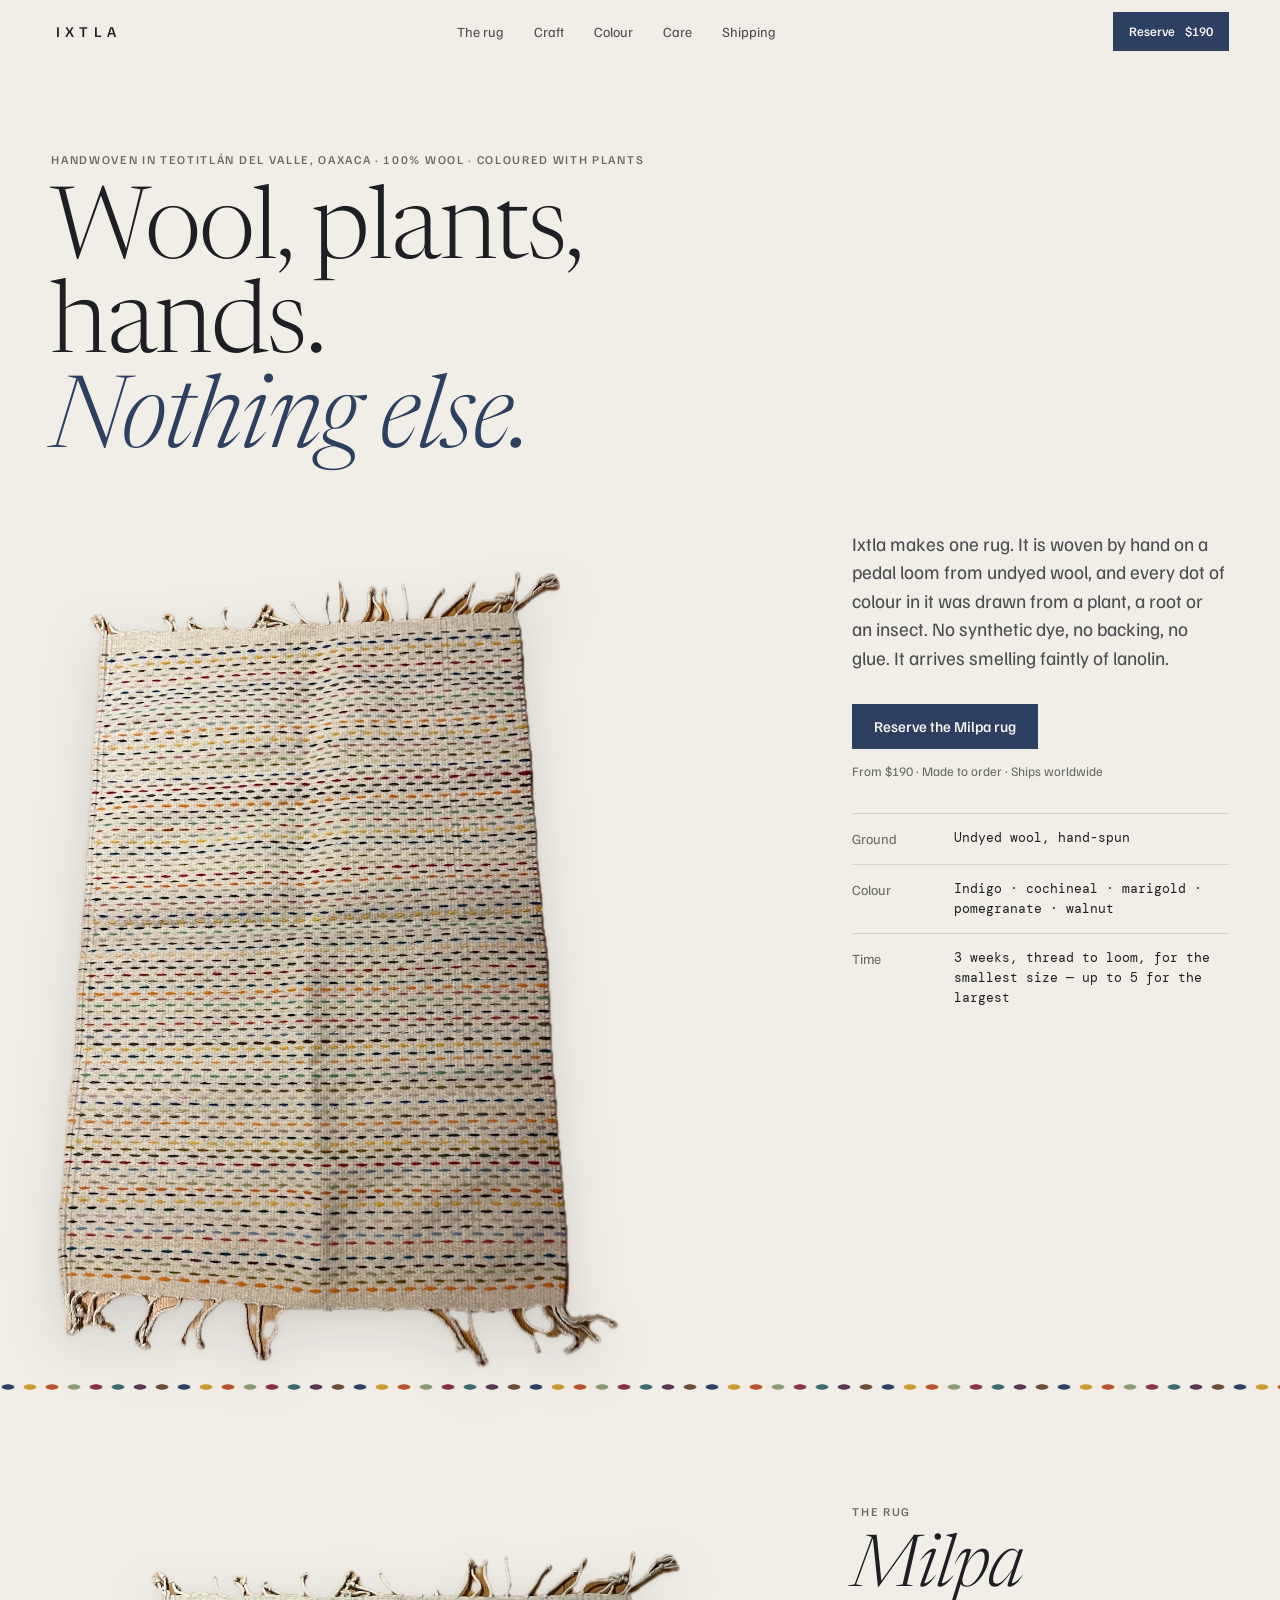
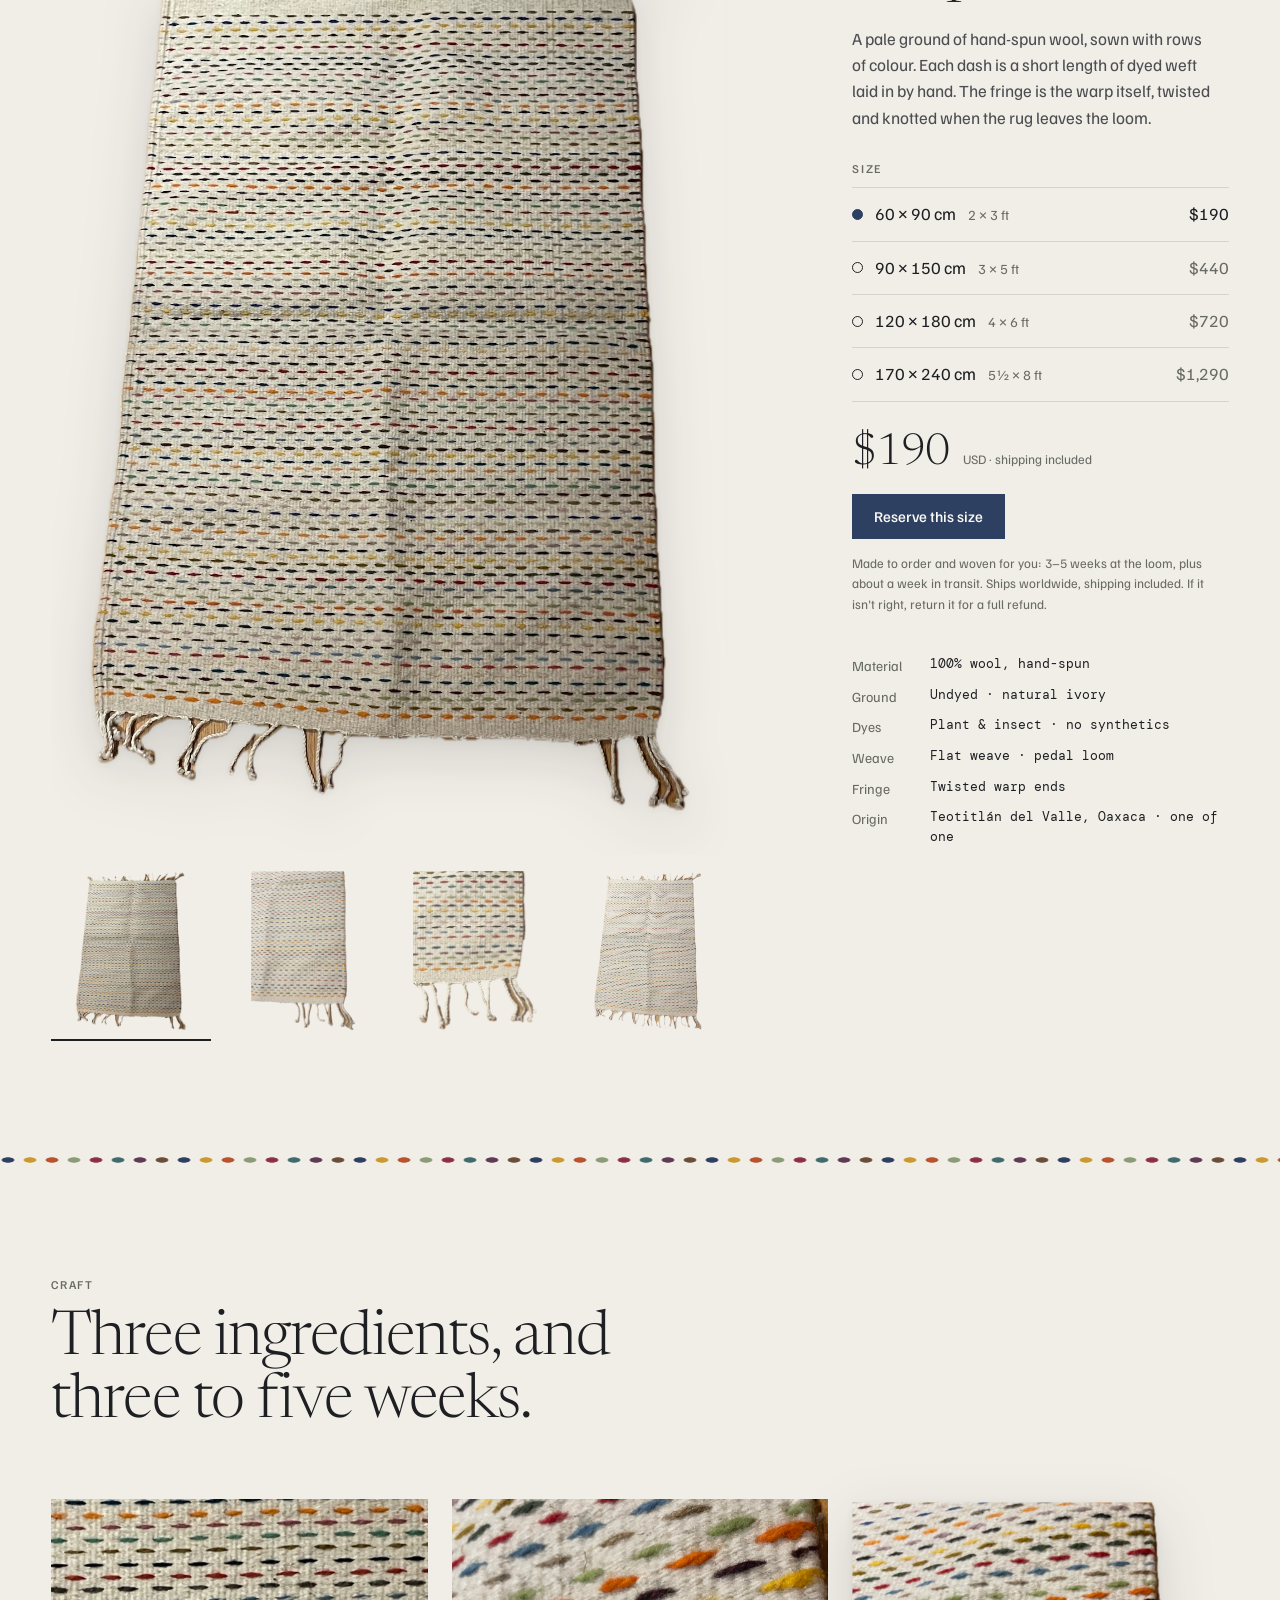
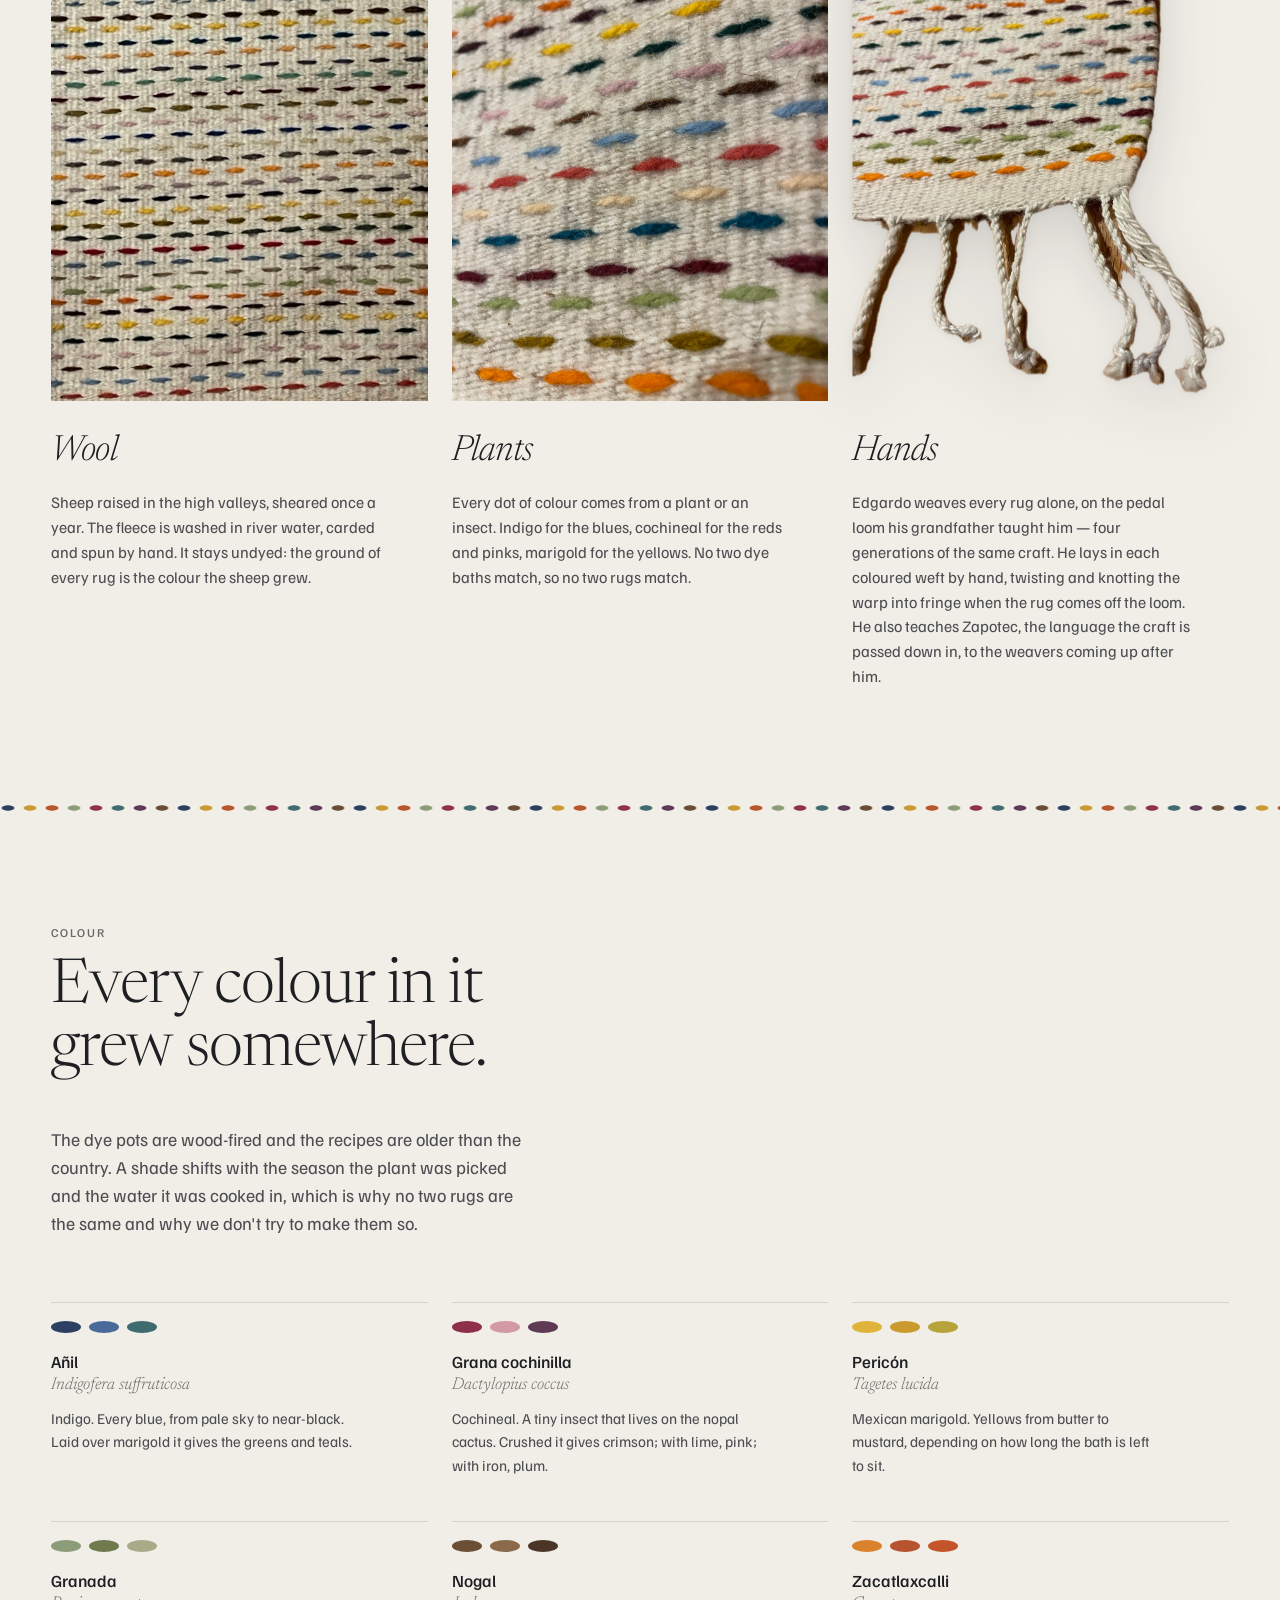
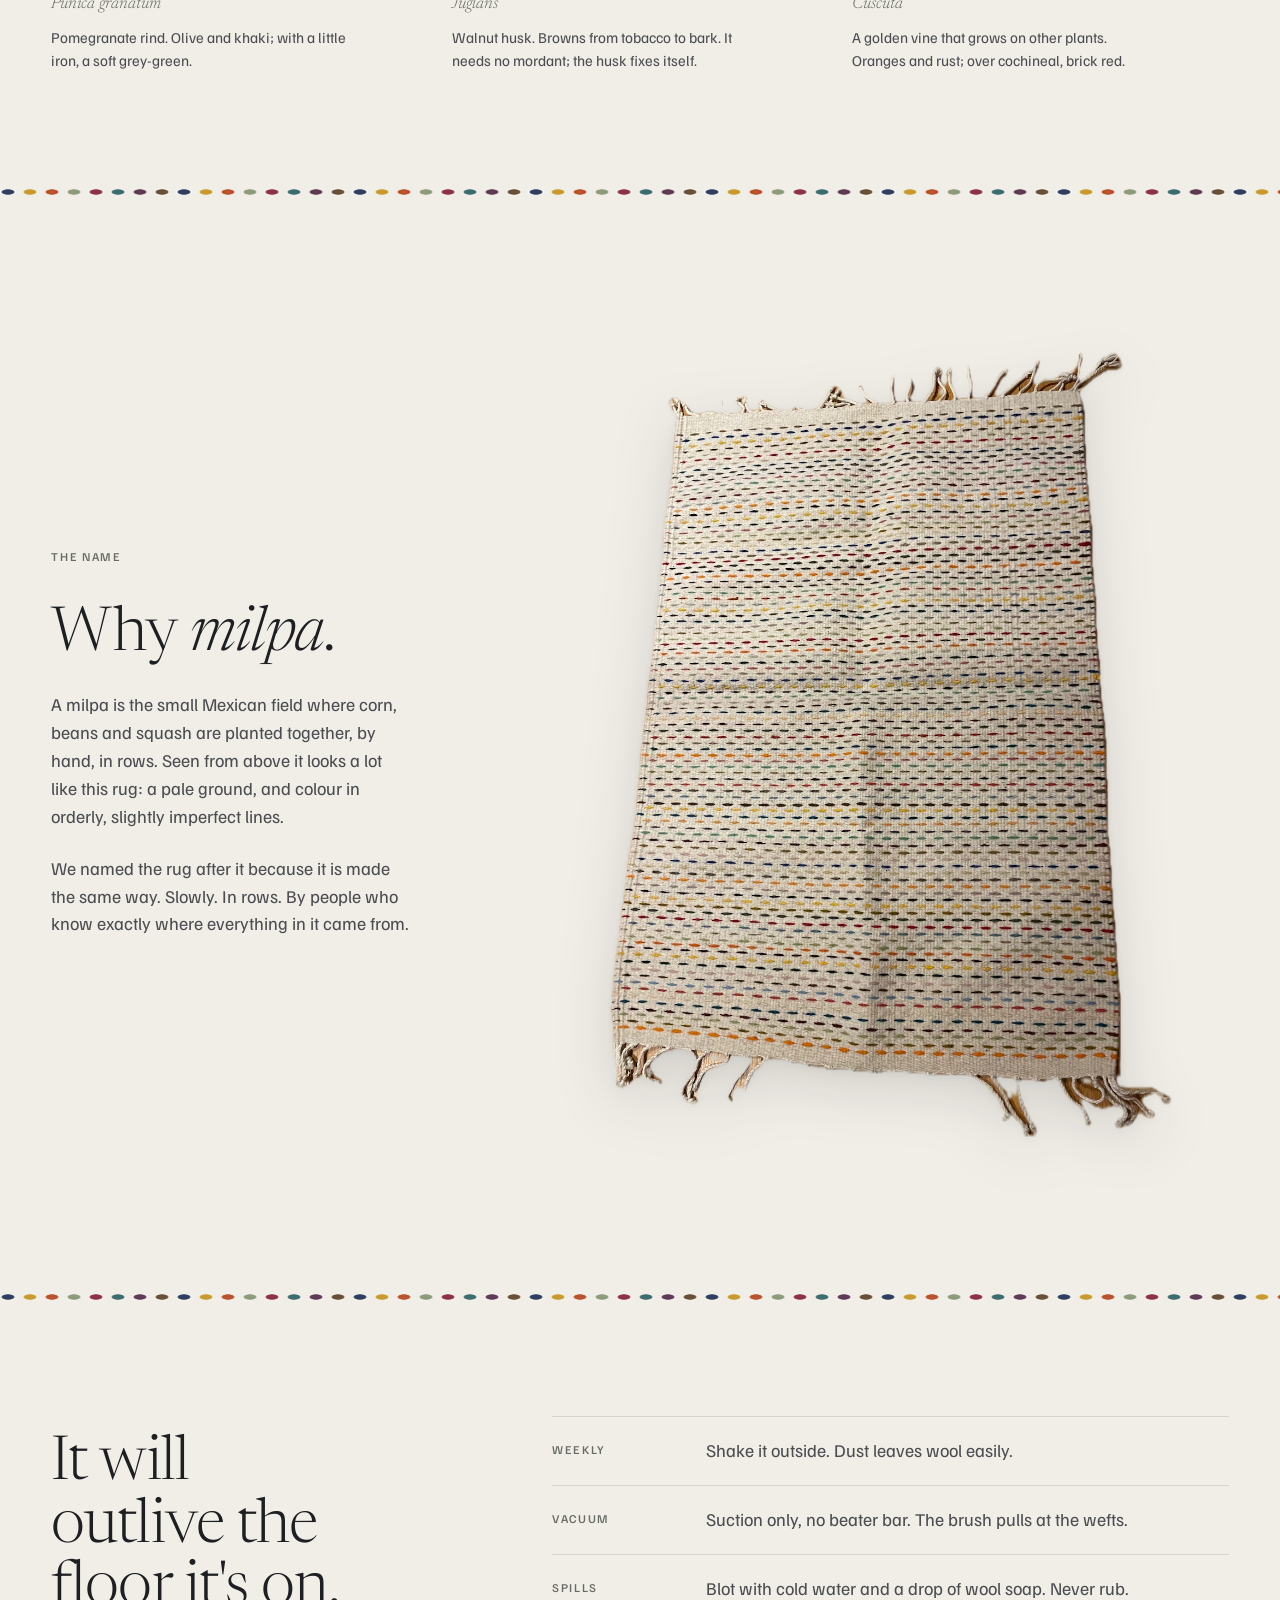
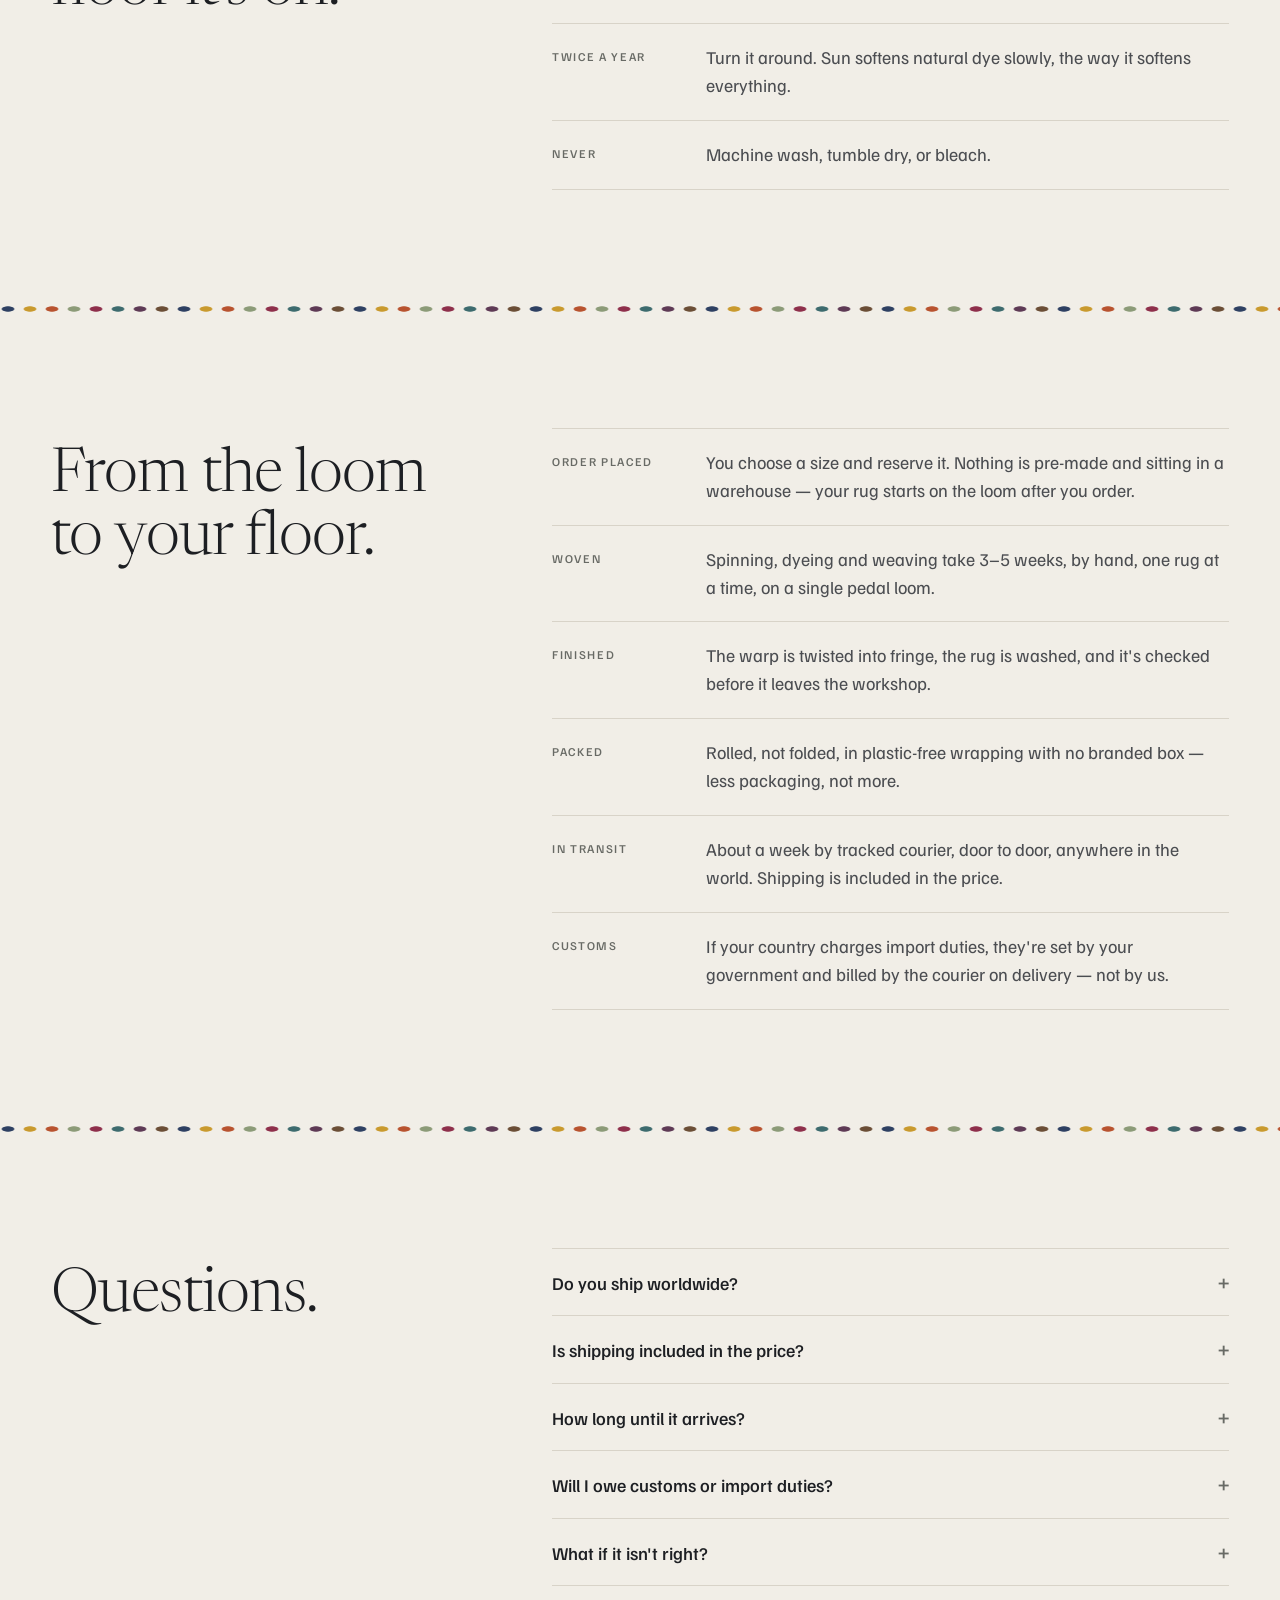
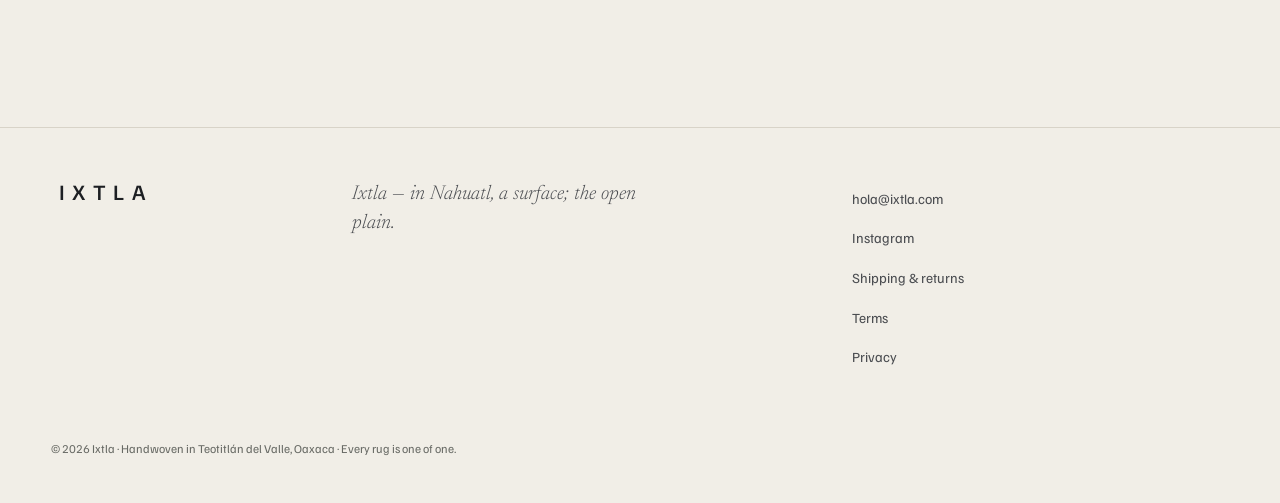
==== commit 50ffa0fa: "Remove Edgardo's age from the site Kept the craft detail: four generations, grandfather's loom, Zapo" ====
--- a/index.html
+++ b/index.html
@@ -9,6 +9,8 @@
 <link rel="preconnect" href="https://fonts.gstatic.com" crossorigin>
 <link href="https://fonts.googleapis.com/css2?family=Newsreader:ital,opsz,wght@0,6..72,300;0,6..72,400;1,6..72,300;1,6..72,400&family=Familjen+Grotesk:ital,wght@0,400;0,500;0,600;1,400&family=DM+Mono:wght@400;500&display=swap" rel="stylesheet">
 <link rel="stylesheet" href="styles.css">
+<script defer src="/_vercel/insights/script.js"></script>
+<script defer src="/_vercel/speed-insights/script.js"></script>
 </head>
 <body>
 
@@ -110,7 +112,7 @@
     <div>
       <figure class="cut"><img src="img/6417.webp" alt="A corner of the rug with its hand-twisted fringe." loading="lazy"></figure>
       <h3>Hands</h3>
-      <p>Edgardo weaves every rug alone, on the pedal loom his grandfather taught him — four generations of the same craft. He's nineteen, and lays in each coloured weft by hand, twisting and knotting the warp into fringe when the rug comes off the loom. He also teaches Zapotec, the language the craft is passed down in, to the weavers coming up after him.</p>
+      <p>Edgardo weaves every rug alone, on the pedal loom his grandfather taught him — four generations of the same craft. He lays in each coloured weft by hand, twisting and knotting the warp into fringe when the rug comes off the loom. He also teaches Zapotec, the language the craft is passed down in, to the weavers coming up after him.</p>
     </div>
   </div>
 </section>
